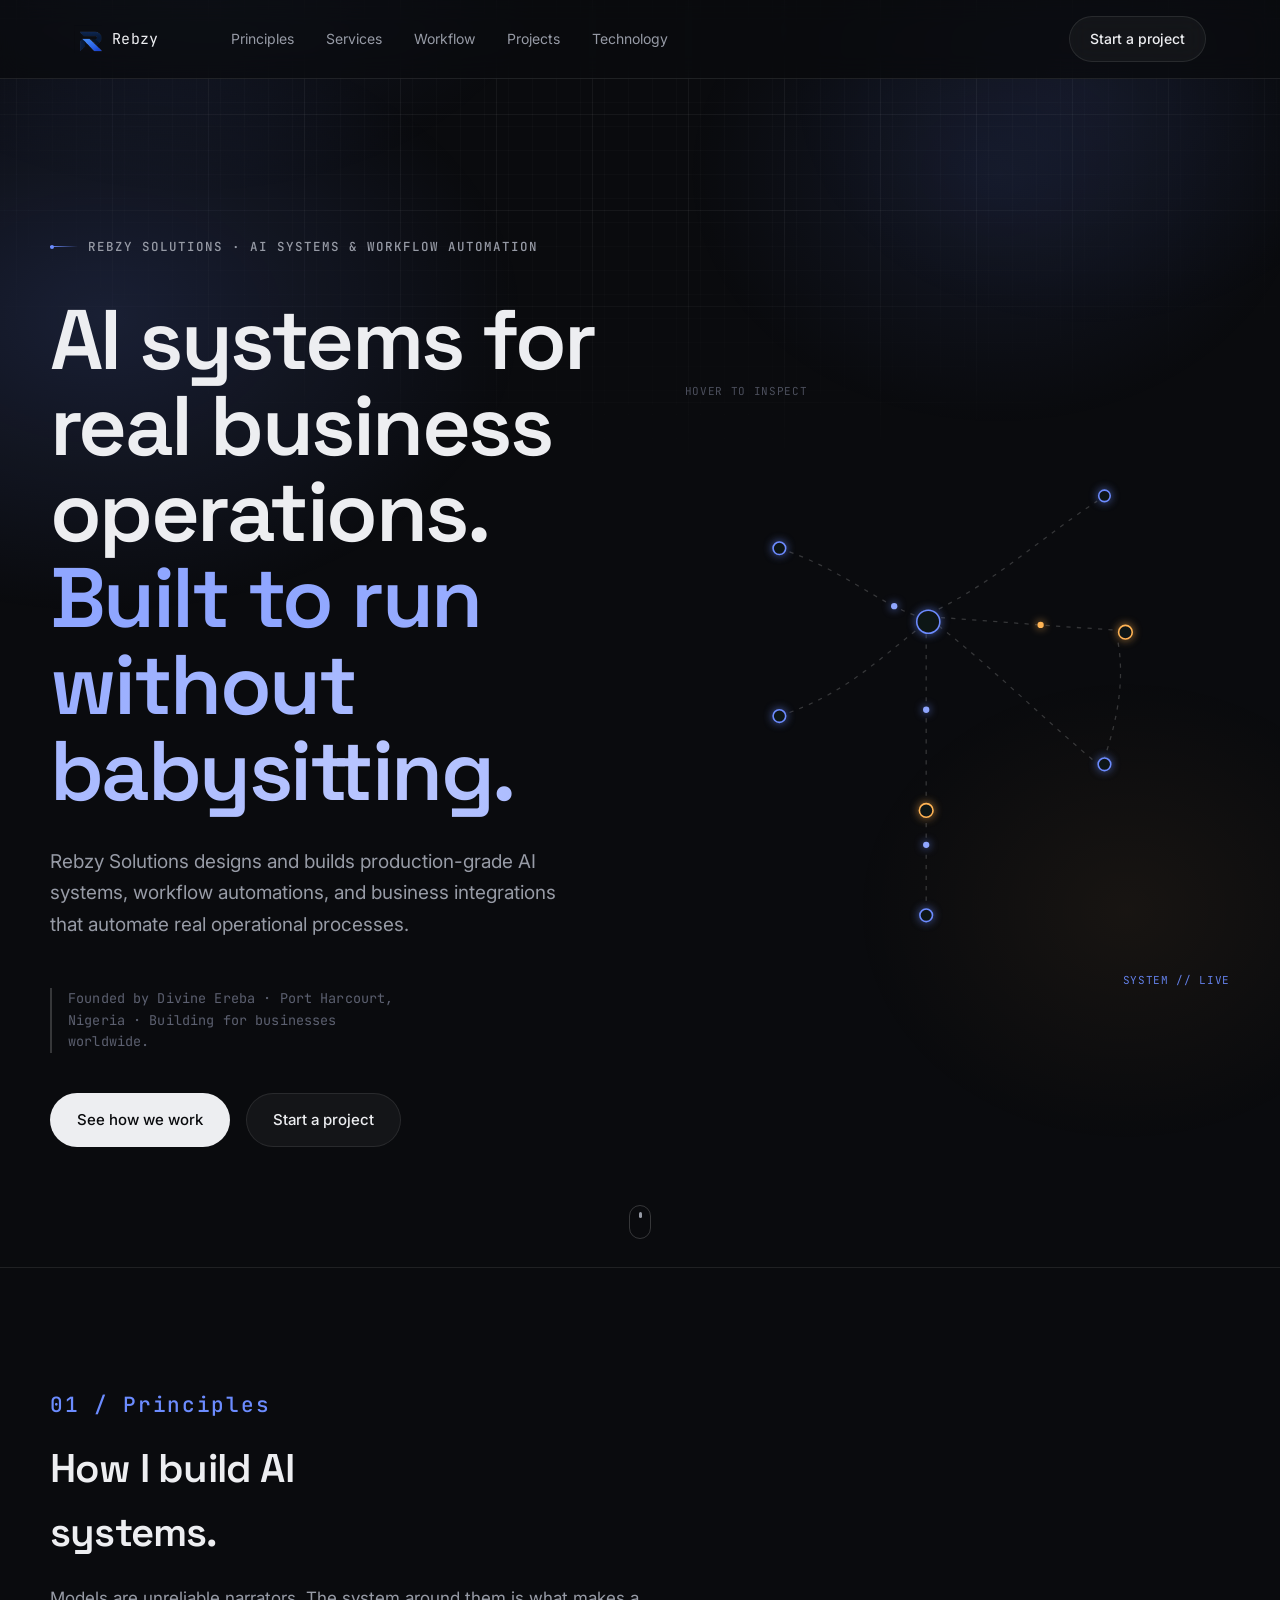
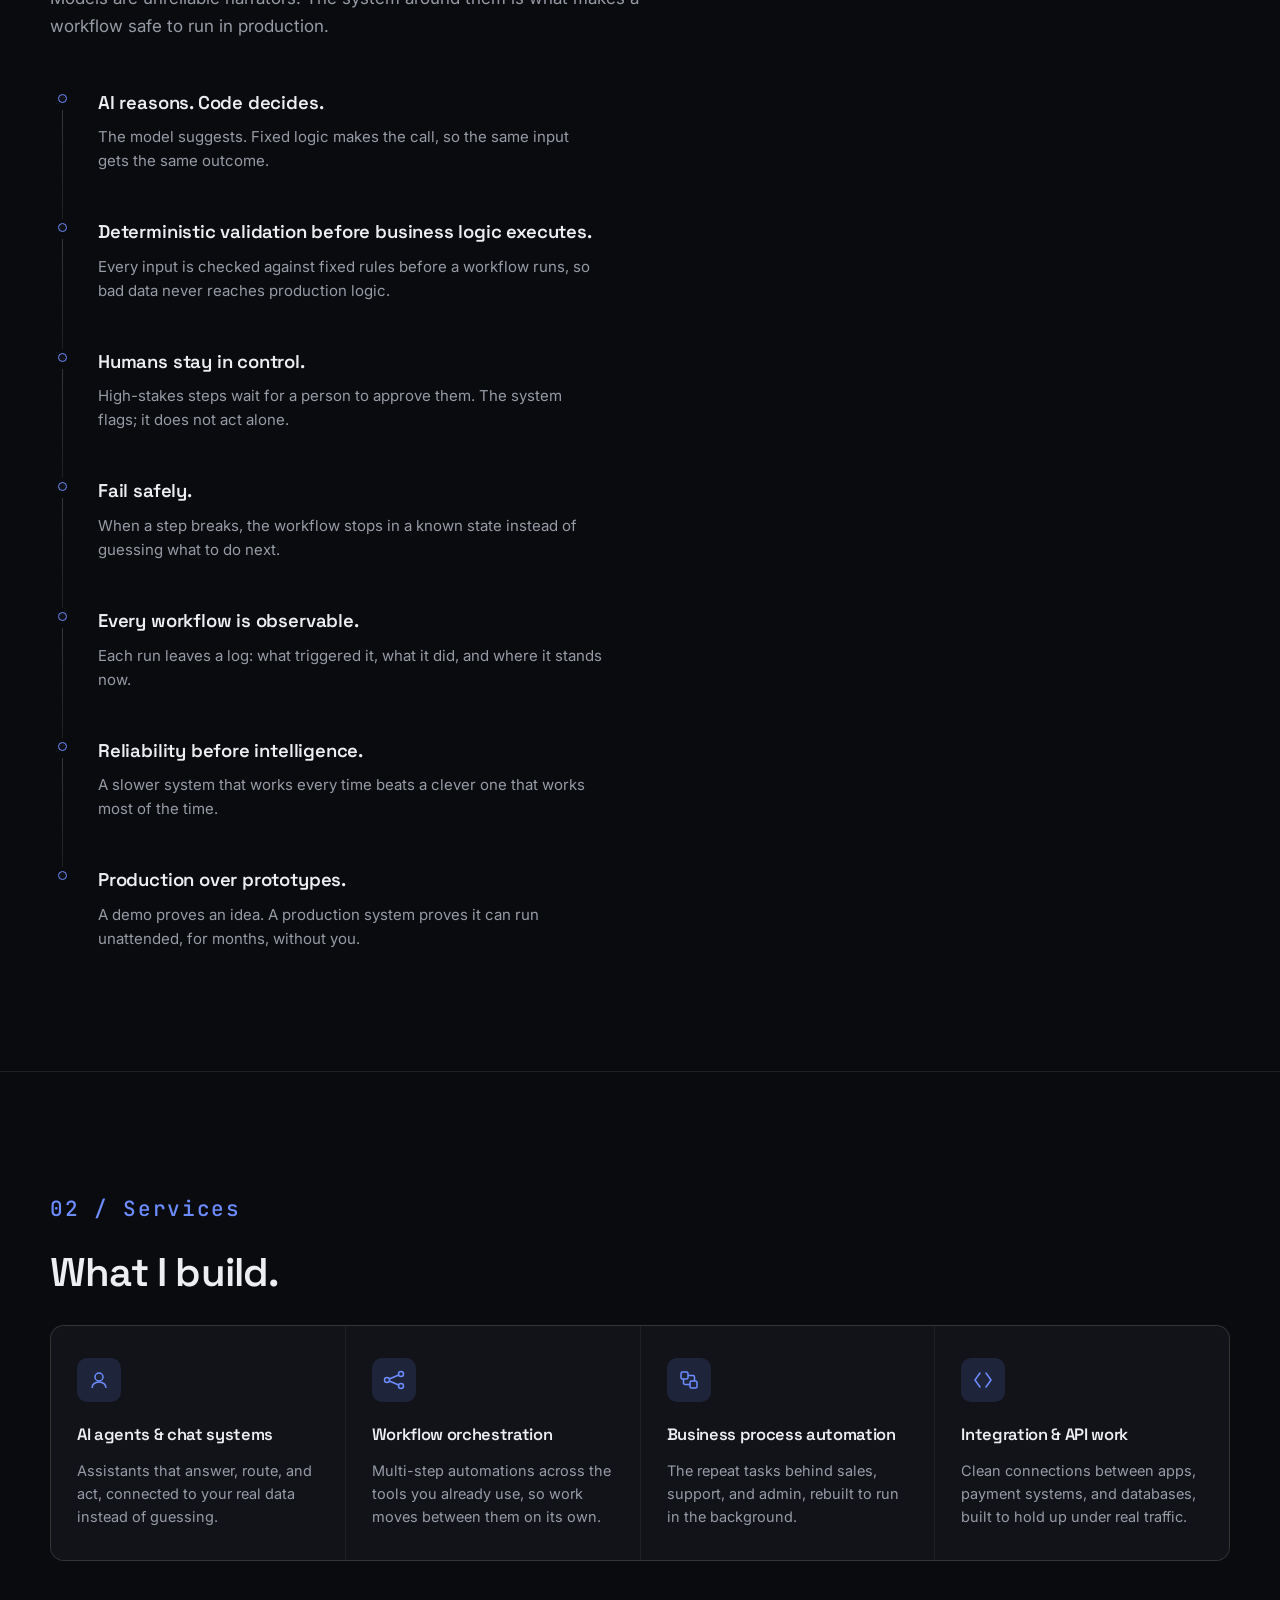
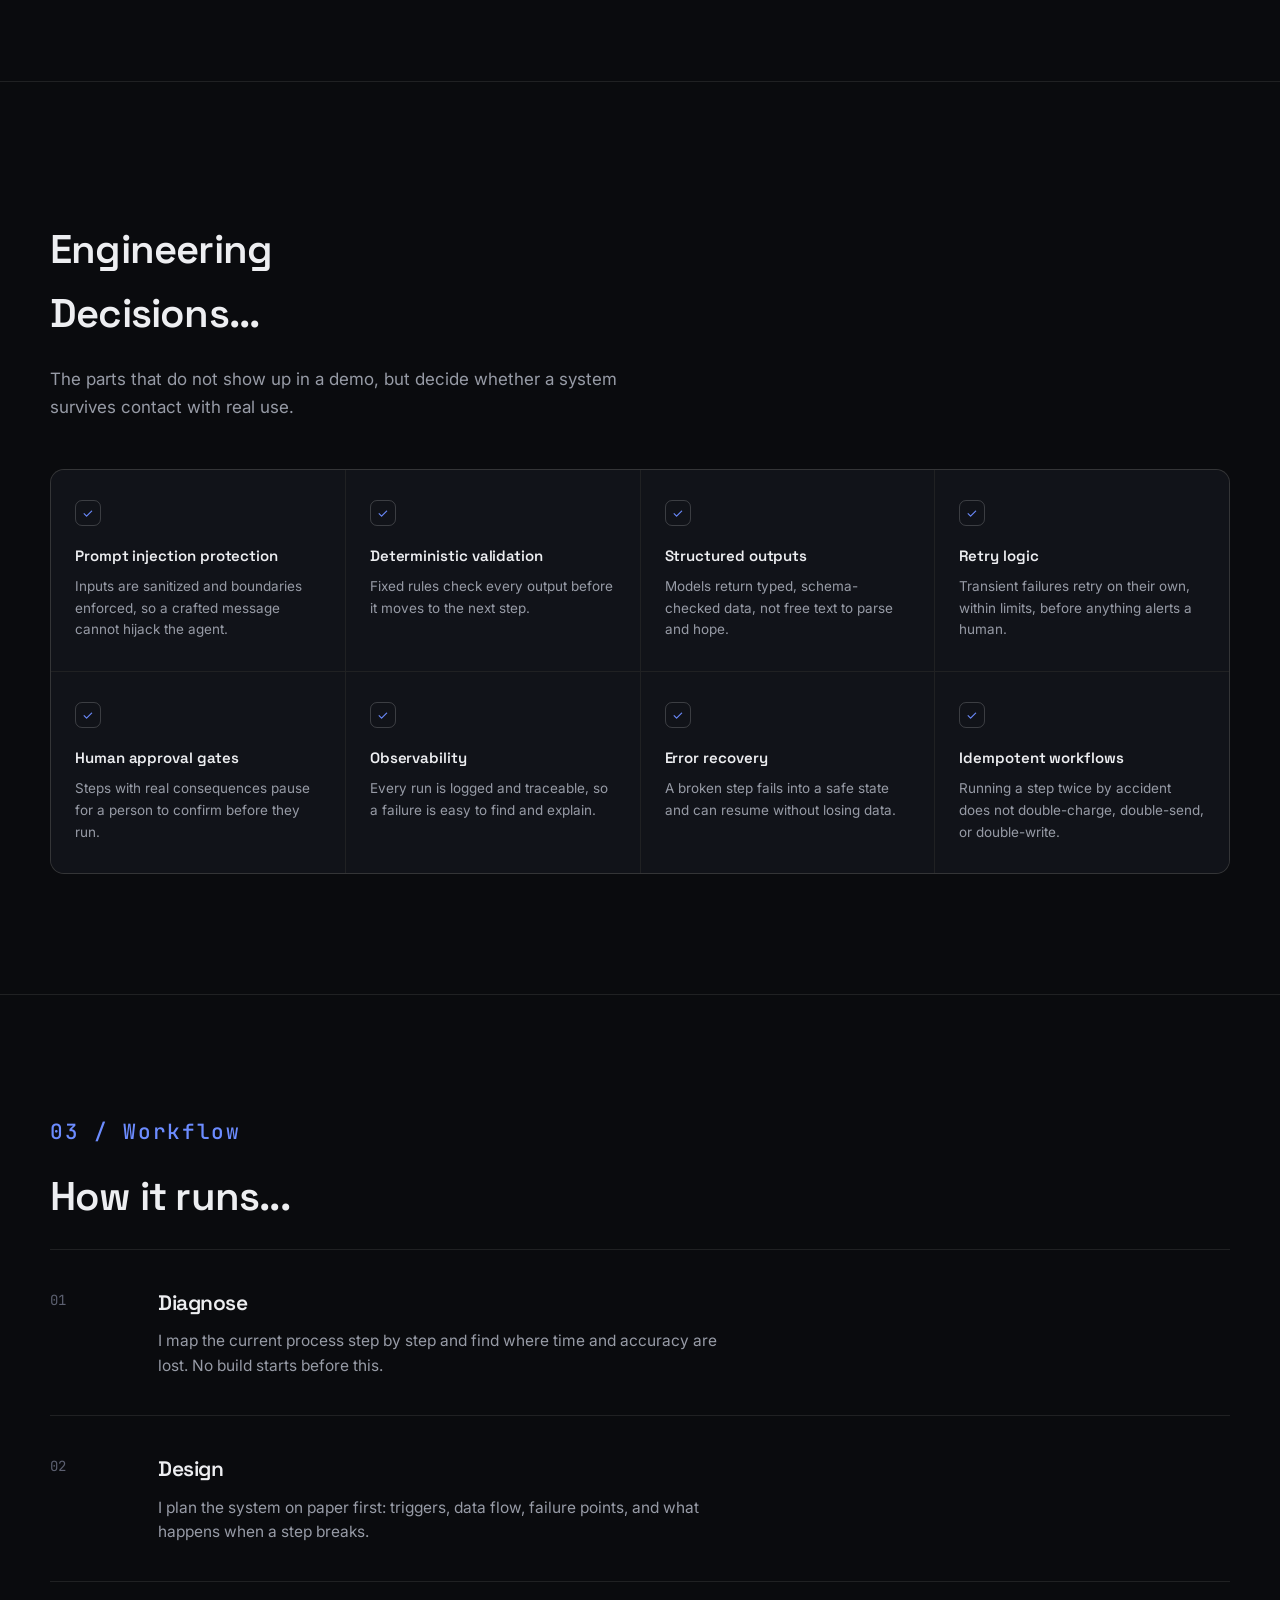
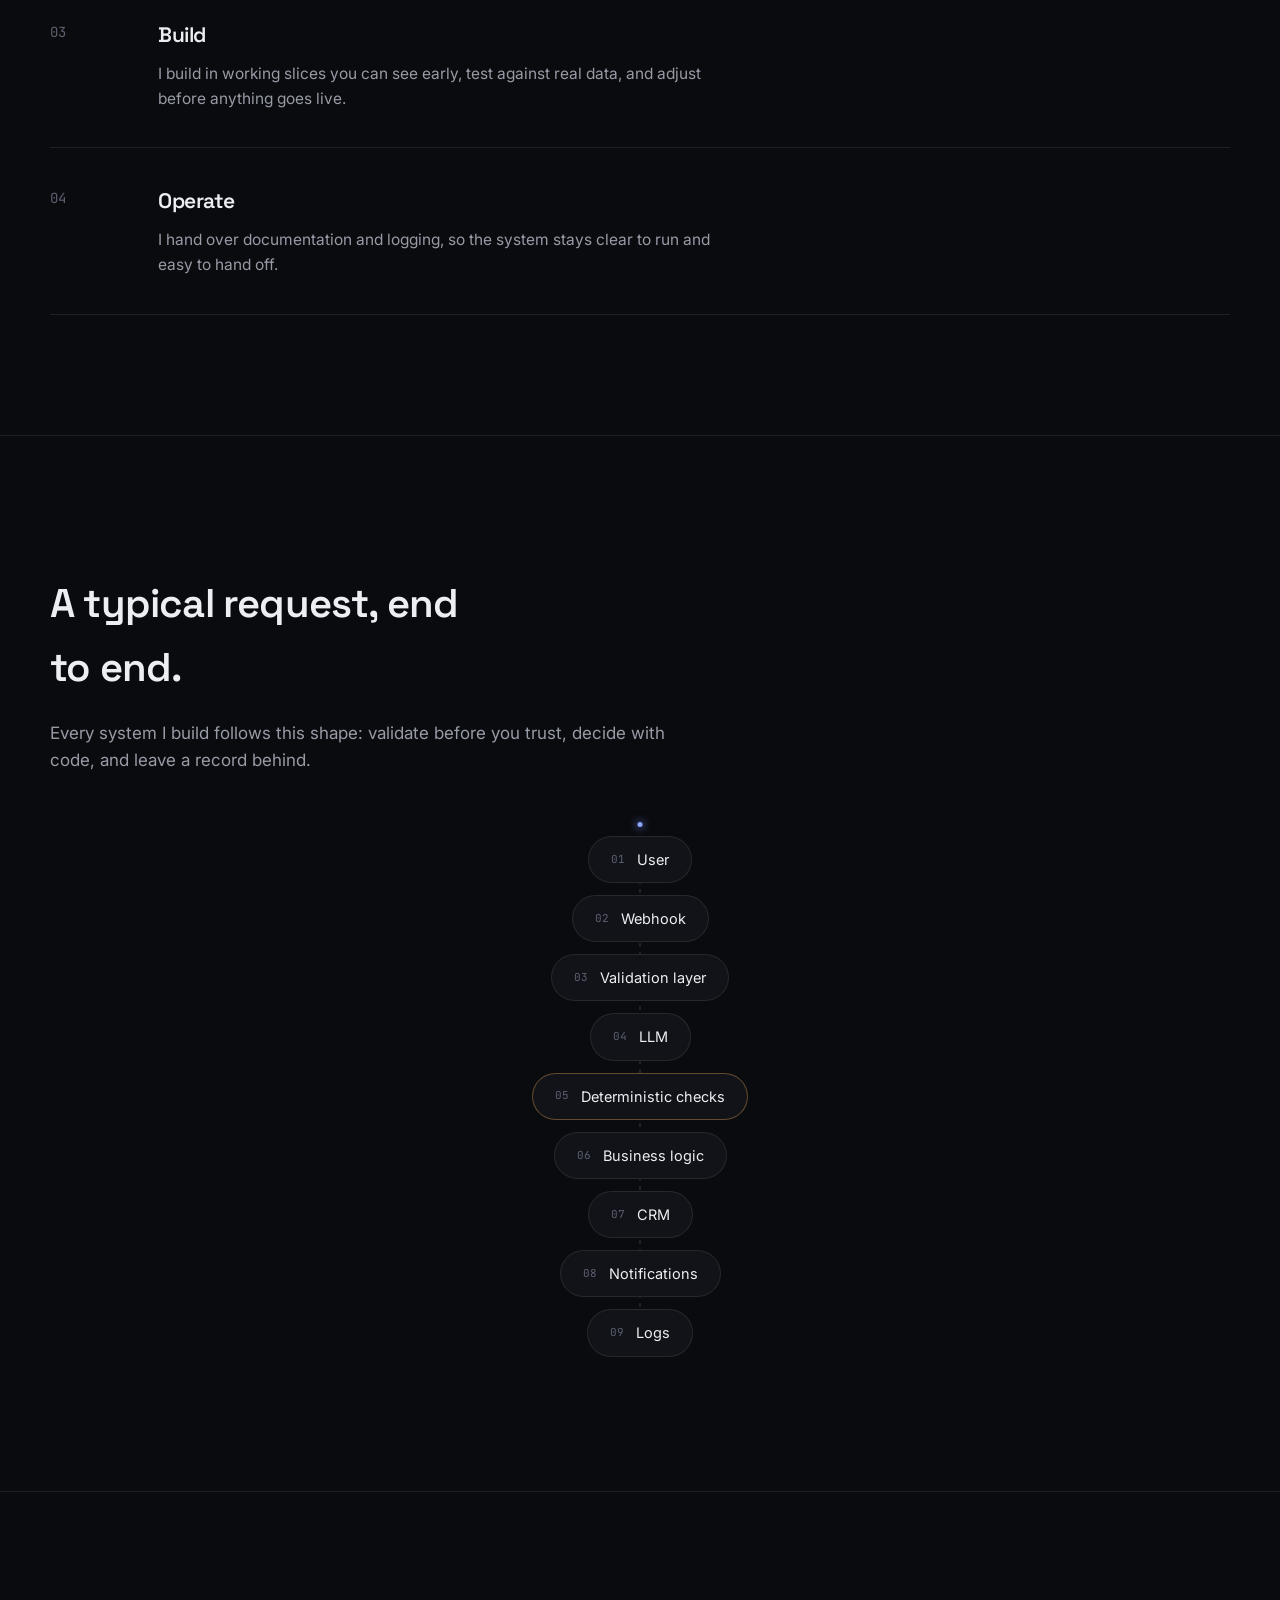
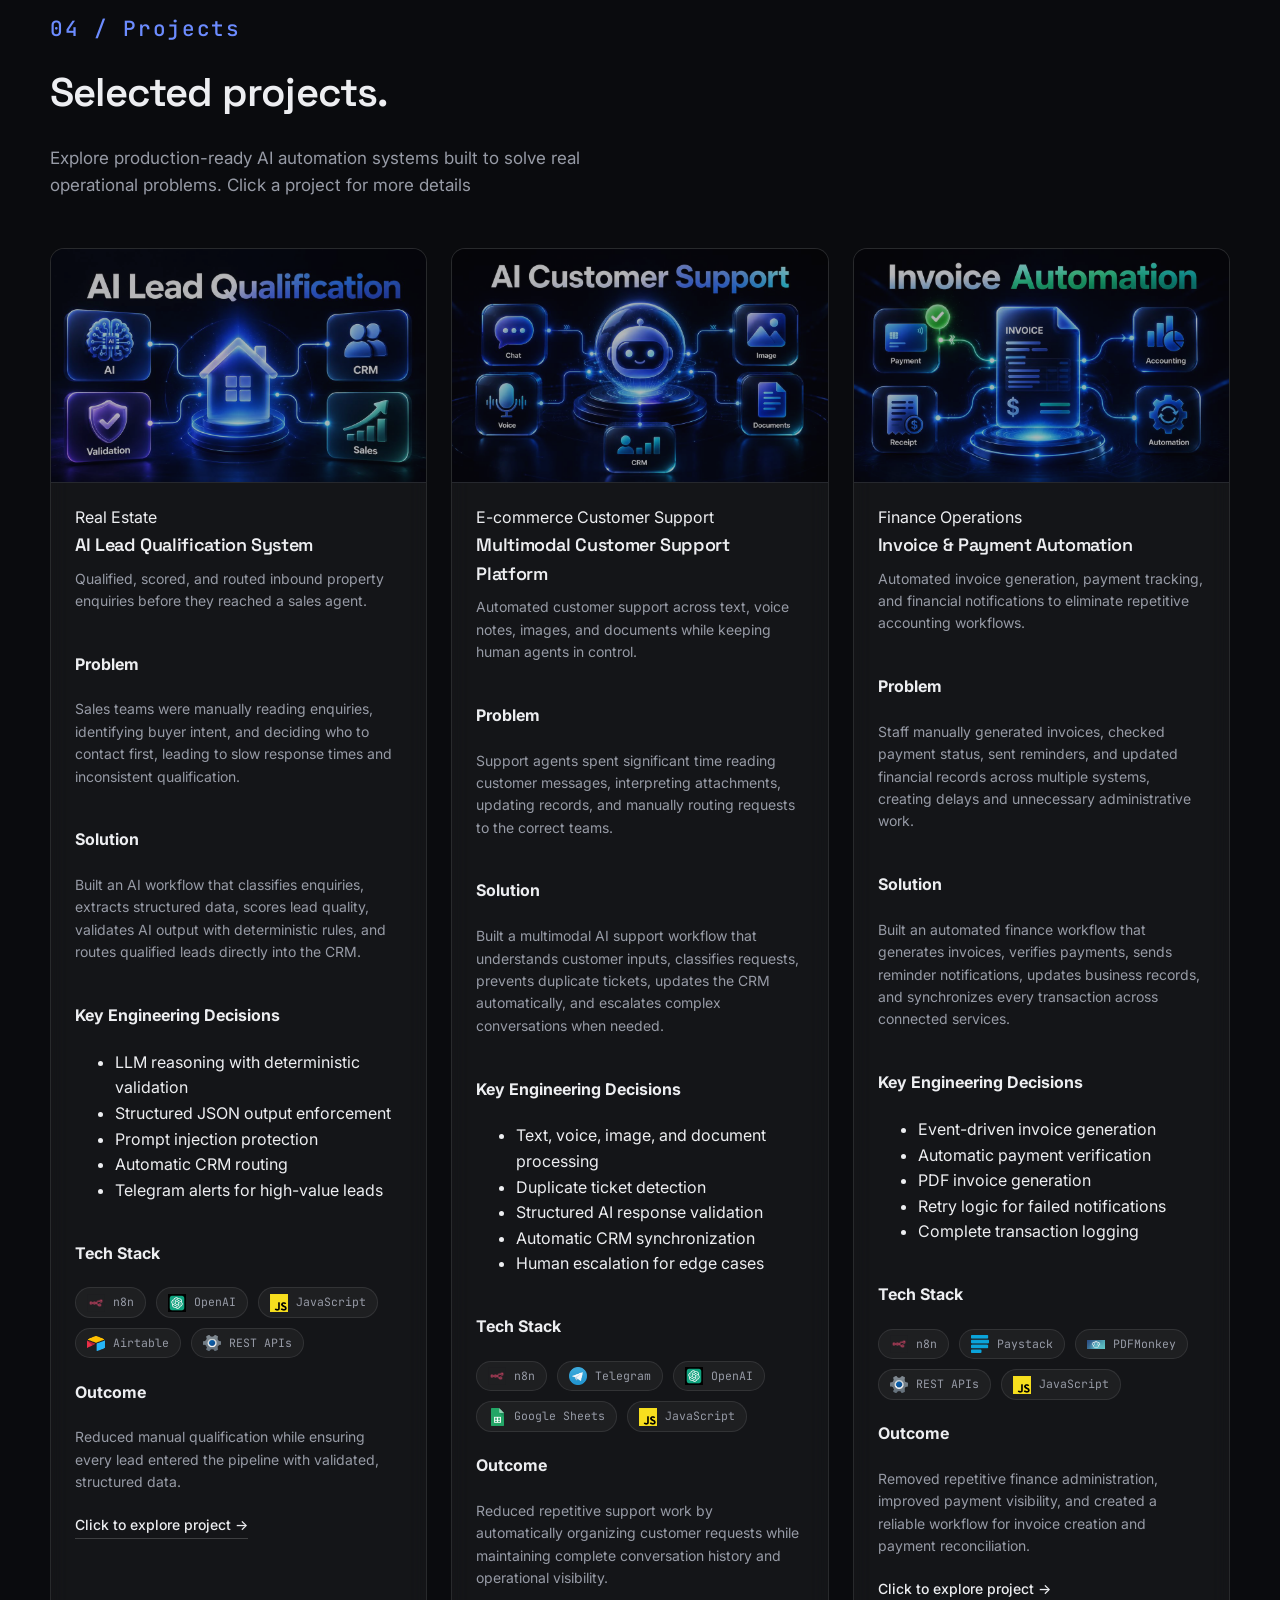
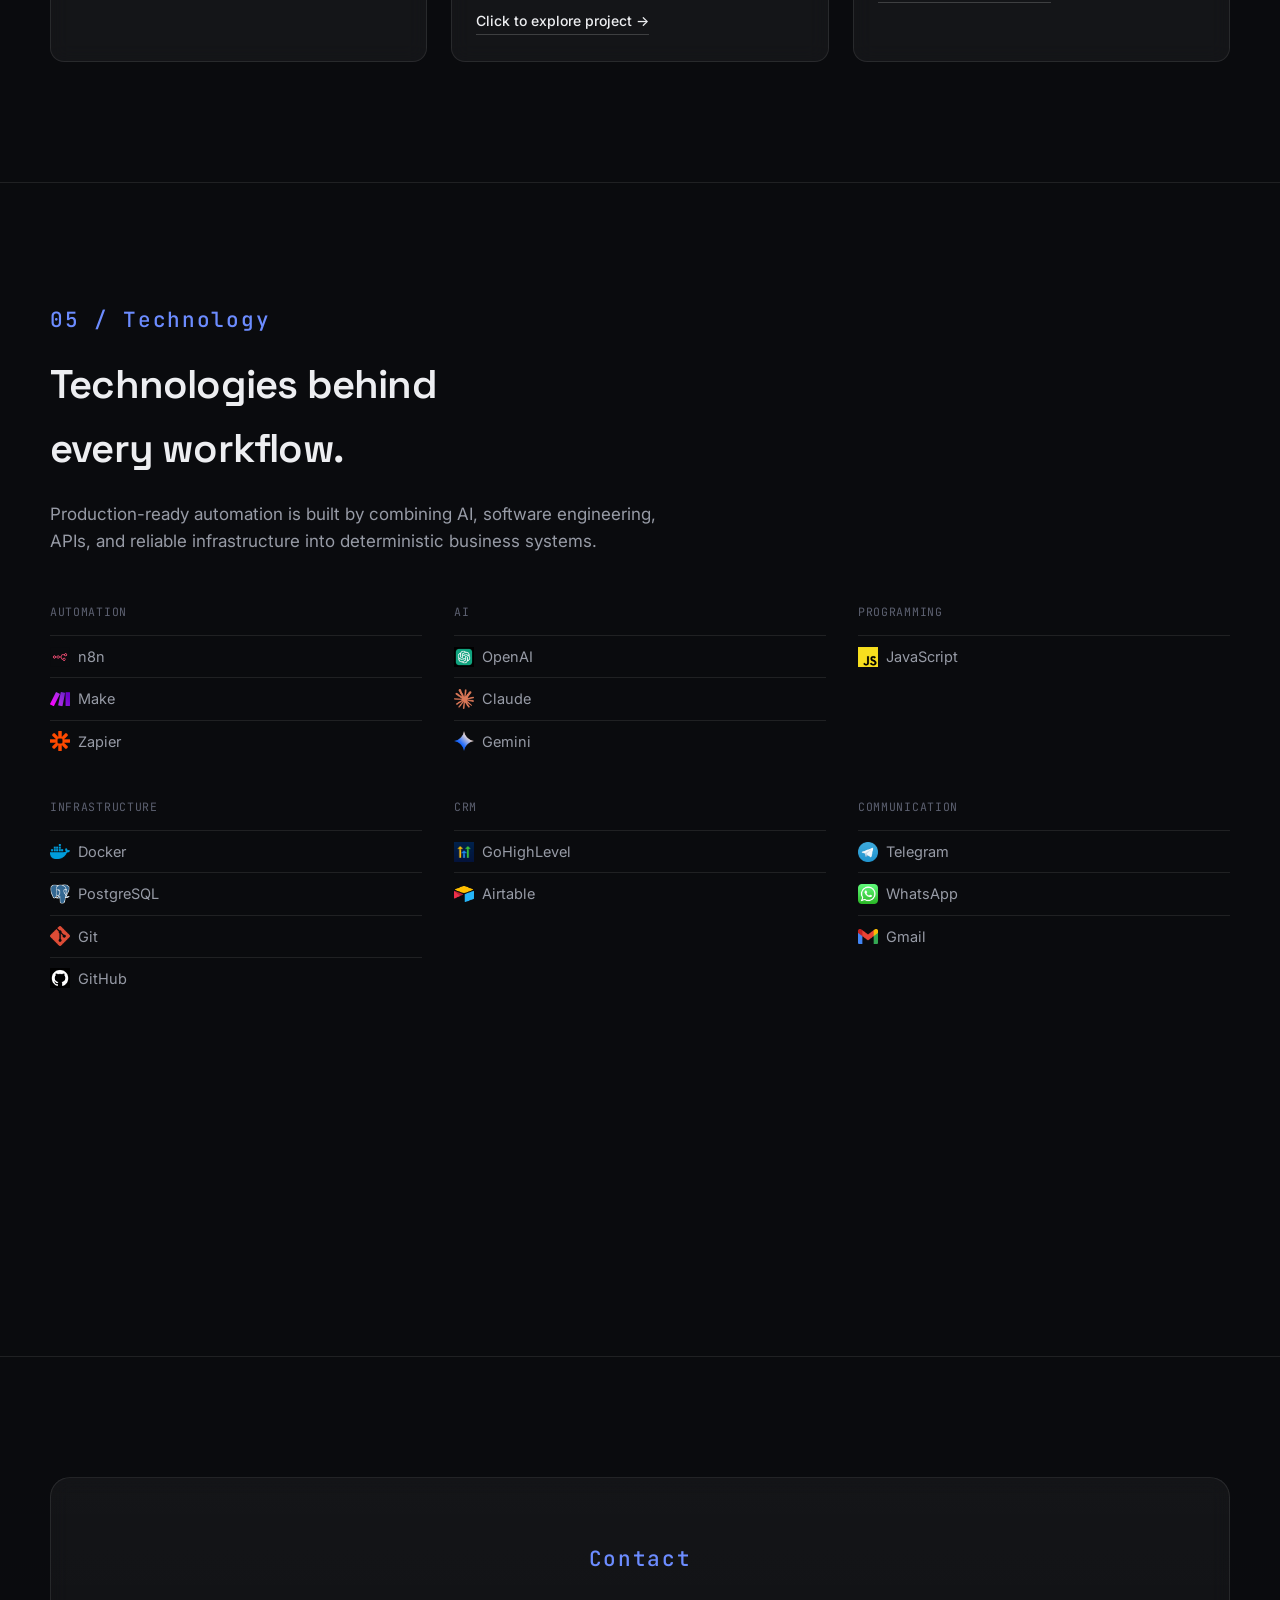
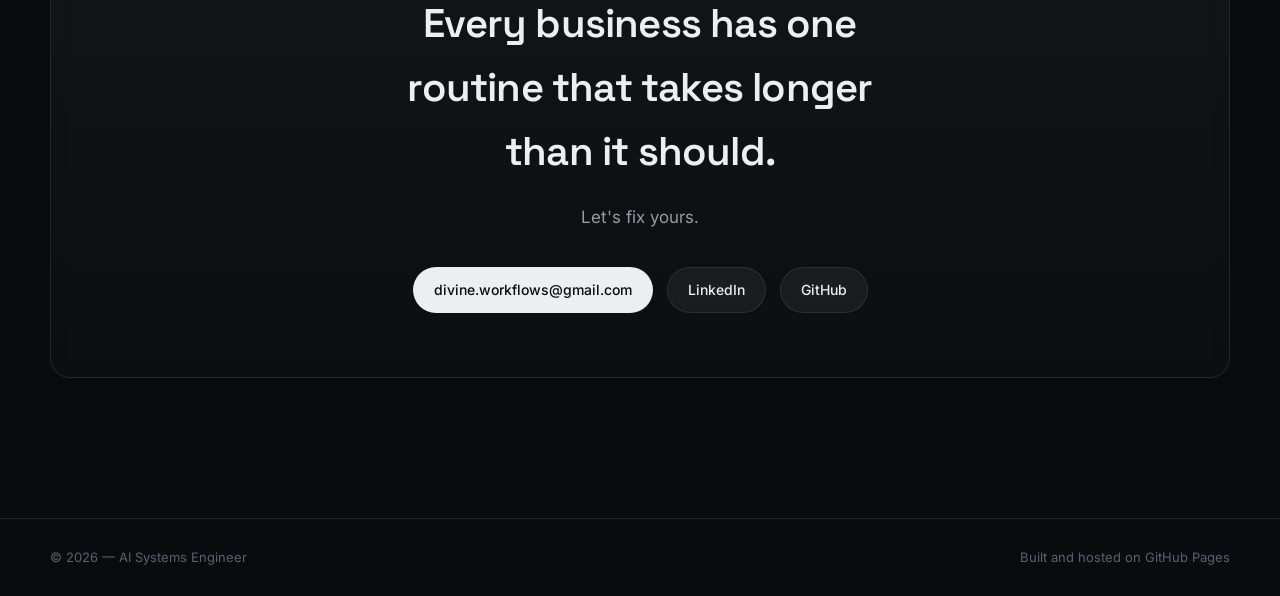
==== index.html @ 60c77fc9 "Update index.html" ====
<!DOCTYPE html>
<html lang="en">
<head>
<meta charset="UTF-8">
<meta name="viewport" content="width=device-width, initial-scale=1.0">
  <meta name="description" content="Rebzy Solutions builds production AI systems, workflow automations, and business integrations for real-world operations.">

<meta property="og:title" content="Rebzy Solutions — AI Systems & Workflow Automation">
<meta property="og:description" content="Production AI systems, workflow automation, and business integrations built for real-world operations.">
<meta property="og:url" content="https://divine-ereba.github.io/">
<meta property="og:type" content="website">
<meta property="og:image" content="https://divine-ereba.github.io/images/social-preview.jpg">

<meta name="twitter:card" content="summary_large_image">
<meta name="twitter:title" content="Rebzy Solutions — AI Systems & Workflow Automation">
<meta name="twitter:description" content="Production AI systems, workflow automation, and business integrations built for real-world operations.">
<meta name="twitter:image" content="https://divine-ereba.github.io/images/social-preview.jpg">

<title>Rebzy Solutions — AI Systems & Workflow Automation</title>
<meta name="description" content="Production AI systems, reliable agents, workflow orchestration, and business automation engineered for real-world operations.">

<link rel="preconnect" href="https://fonts.googleapis.com">
<link rel="preconnect" href="https://fonts.gstatic.com" crossorigin>
<link href="https://fonts.googleapis.com/css2?family=Space+Grotesk:wght@400;500;600;700&family=Inter:wght@400;500;600&family=JetBrains+Mono:wght@400;500&display=swap" rel="stylesheet">

<link rel="stylesheet" href="style 4.css">
</head>
<body>

<!-- Blueprint grid background, fixed across whole page -->
<div class="grid-bg" aria-hidden="true"></div>
<div class="grid-vignette" aria-hidden="true"></div>

<!-- ============ NAV ============ -->
<header class="nav" id="nav">
  <div class="nav-inner">
    <a href="#top" class="nav-mark" aria-label="Home">
     <img src="images/rebzy-r-transparent.png" alt="Rebzy" class="nav-logo">
      <span>Rebzy</span>
    </a>
    <nav class="nav-links">
  <a href="#philosophy">Principles</a>
  <a href="#capabilities">Services</a>
  <a href="#process">Workflow</a>
  <a href="#work">Projects</a>
  <a href="#stack">Technology</a>
  </nav>
  
<a href="#contact" class="btn btn-ghost nav-cta"> Start a project</a>

<button class="nav-toggle" id="navToggle" aria-label="Open menu" aria-expanded="false">
  <span></span><span></span><span></span>
</button>

<nav class="nav-mobile" id="navMobile">
  <a href="#philosophy">Principles</a>
  <a href="#capabilities">Services</a>
  <a href="#process">Workflow</a>
  <a href="#work">Projects</a>
  <a href="#stack">Technology</a>
  <a href="#contact" class="btn btn-primary">Start a project</a>
</nav>
</header>

<main id="top">

  <!-- ============ HERO ============ -->
  <section class="hero">
    <div class="hero-field" aria-hidden="true"></div>
    <div class="hero-inner">
      <div class="hero-copy">
<p class="eyebrow">
  <span class="eyebrow-bar"></span>
  Rebzy Solutions · AI Systems & Workflow Automation
</p>
       <h1 class="hero-title">
  AI systems for real business operations.<br>
  <span class="hero-title-accent">Built to run without<br>babysitting.</span>
</h1>
<p class="hero-sub">
Rebzy Solutions designs and builds production-grade AI systems, workflow automations, and business integrations that automate real operational processes.</p>
<p class="hero-credibility">
Founded by Divine Ereba · Port Harcourt, Nigeria · Building for businesses worldwide.
</p>
        <div class="hero-actions">
         <a href="#process" class="btn btn-primary">See how we work</a>
<a href="#contact" class="btn btn-ghost">Start a project</a>
        </div>
      </div>

      <div class="hero-graph" aria-hidden="false">
        <span class="hero-graph-coord hgc-tl">HOVER TO INSPECT</span>
        <span class="hero-graph-coord hgc-br">SYSTEM // LIVE</span>
        <svg viewBox="0 0 520 560" class="graph-svg">
          <defs>
            <filter id="nodeGlow" x="-100%" y="-100%" width="300%" height="300%">
              <feGaussianBlur stdDeviation="4" result="blur"/>
              <feMerge>
                <feMergeNode in="blur"/>
                <feMergeNode in="SourceGraphic"/>
              </feMerge>
            </filter>
          </defs>

          <!-- connectors -->
          <path id="ea1" class="graph-edge" d="M90,150 C150,170 180,200 222,215" />
          <path id="ea2" class="graph-edge" d="M90,310 C150,290 180,260 222,227" />
          <path id="ea3" class="graph-edge" d="M242,208 C300,178 340,140 393,105" />
          <path id="ea4" class="graph-edge" d="M244,216 C300,220 360,225 413,228" />
          <path id="ea5" class="graph-edge" d="M242,224 C300,270 350,320 393,355" />
          <path id="ea6" class="graph-edge" d="M230,232 C230,282 230,340 230,388" />
          <path id="ea7" class="graph-edge" d="M230,412 C230,440 230,470 230,488" />
          <path id="ea8" class="graph-edge" d="M413,240 C420,280 410,320 400,350" />

          <!-- data pulses traveling the connectors -->
          <circle class="graph-pulse" r="3">
            <animateMotion dur="3s" repeatCount="indefinite" begin="0s"><mpath href="#ea1"/></animateMotion>
          </circle>
          <circle class="graph-pulse graph-pulse--signal" r="3">
            <animateMotion dur="3.2s" repeatCount="indefinite" begin=".7s"><mpath href="#ea4"/></animateMotion>
          </circle>
          <circle class="graph-pulse" r="3">
            <animateMotion dur="2.6s" repeatCount="indefinite" begin="1.3s"><mpath href="#ea6"/></animateMotion>
          </circle>
          <circle class="graph-pulse" r="3">
            <animateMotion dur="2.2s" repeatCount="indefinite" begin="1.9s"><mpath href="#ea7"/></animateMotion>
          </circle>

          <!-- nodes: hover or focus reveals the tooltip label -->
          <g class="graph-node" tabindex="0" role="img" aria-label="Validation">
            <circle cx="90" cy="150" r="6" filter="url(#nodeGlow)"/>
            <g class="graph-tooltip" transform="translate(90,150) translate(-46,20)">
              <rect width="92" height="24" rx="7"/>
              <text x="46" y="16">Validation</text>
            </g>
          </g>
          <g class="graph-node" tabindex="0" role="img" aria-label="Human Review">
            <circle cx="90" cy="310" r="6" filter="url(#nodeGlow)"/>
            <g class="graph-tooltip" transform="translate(90,310) translate(-52,-44)">
              <rect width="104" height="24" rx="7"/>
              <text x="52" y="16">Human Review</text>
            </g>
          </g>
          <g class="graph-node is-hub" tabindex="0" role="img" aria-label="AI Agent">
            <circle cx="232" cy="220" r="11" filter="url(#nodeGlow)"/>
            <g class="graph-tooltip" transform="translate(232,220) translate(-40,-46)">
              <rect width="80" height="24" rx="7"/>
              <text x="40" y="16">AI Agent</text>
            </g>
          </g>
          <g class="graph-node" tabindex="0" role="img" aria-label="CRM">
            <circle cx="400" cy="100" r="5.5" filter="url(#nodeGlow)"/>
            <g class="graph-tooltip" transform="translate(400,100) translate(-30,20)">
              <rect width="60" height="24" rx="7"/>
              <text x="30" y="16">CRM</text>
            </g>
          </g>
          <g class="graph-node is-signal" tabindex="0" role="img" aria-label="Payments">
            <circle cx="420" cy="230" r="6.5" filter="url(#nodeGlow)"/>
            <g class="graph-tooltip" transform="translate(420,230) translate(-70,-44)">
              <rect width="88" height="24" rx="7"/>
              <text x="44" y="16">Payments</text>
            </g>
          </g>
          <g class="graph-node" tabindex="0" role="img" aria-label="Notifications">
            <circle cx="400" cy="356" r="6" filter="url(#nodeGlow)"/>
            <g class="graph-tooltip" transform="translate(400,356) translate(-92,-14)">
              <rect width="112" height="24" rx="7"/>
              <text x="56" y="16">Notifications</text>
            </g>
          </g>
          <g class="graph-node is-signal" tabindex="0" role="img" aria-label="Database">
            <circle cx="230" cy="400" r="6.5" filter="url(#nodeGlow)"/>
            <g class="graph-tooltip" transform="translate(230,400) translate(-40,20)">
              <rect width="80" height="24" rx="7"/>
              <text x="40" y="16">Database</text>
            </g>
          </g>
          <g class="graph-node" tabindex="0" role="img" aria-label="Analytics">
            <circle cx="230" cy="500" r="6" filter="url(#nodeGlow)"/>
            <g class="graph-tooltip" transform="translate(230,500) translate(-40,20)">
              <rect width="80" height="24" rx="7"/>
              <text x="40" y="16">Analytics</text>
            </g>
          </g>
        </svg>
      </div>
    </div>
    <div class="hero-scroll-cue" aria-hidden="true"><span></span></div>
  </section>

  <!-- ============ PHILOSOPHY ============ -->
  <section class="section" id="philosophy">
    <div class="section-inner">
      <p class="section-eyebrow">01 / Principles</p>
      <h2 class="section-title">How I build AI systems.</h2>
      <p class="section-lede">Models are unreliable narrators. The system around them is what makes a workflow safe to run in production.</p>

      <div class="timeline">
        <div class="timeline-item">
          <span class="timeline-dot"></span>
          <div class="timeline-body">
            <h3>AI reasons. Code decides.</h3>
            <p>The model suggests. Fixed logic makes the call, so the same input gets the same outcome.</p>
          </div>
        </div>
        <div class="timeline-item">
          <span class="timeline-dot"></span>
          <div class="timeline-body">
            <h3>Deterministic validation before business logic executes.</h3>
            <p>Every input is checked against fixed rules before a workflow runs, so bad data never reaches production logic.</p>
          </div>
        </div>
        <div class="timeline-item">
          <span class="timeline-dot"></span>
          <div class="timeline-body">
            <h3>Humans stay in control.</h3>
            <p>High-stakes steps wait for a person to approve them. The system flags; it does not act alone.</p>
          </div>
        </div>
        <div class="timeline-item">
          <span class="timeline-dot"></span>
          <div class="timeline-body">
            <h3>Fail safely.</h3>
            <p>When a step breaks, the workflow stops in a known state instead of guessing what to do next.</p>
          </div>
        </div>
        <div class="timeline-item">
          <span class="timeline-dot"></span>
          <div class="timeline-body">
            <h3>Every workflow is observable.</h3>
            <p>Each run leaves a log: what triggered it, what it did, and where it stands now.</p>
          </div>
        </div>
        <div class="timeline-item">
          <span class="timeline-dot"></span>
          <div class="timeline-body">
            <h3>Reliability before intelligence.</h3>
            <p>A slower system that works every time beats a clever one that works most of the time.</p>
          </div>
        </div>
        <div class="timeline-item">
          <span class="timeline-dot"></span>
          <div class="timeline-body">
            <h3>Production over prototypes.</h3>
            <p>A demo proves an idea. A production system proves it can run unattended, for months, without you.</p>
          </div>
        </div>
      </div>
    </div>
  </section>

  <!-- ============ CAPABILITIES ============ -->
  <section class="section" id="capabilities">
    <div class="section-inner">
      <p class="section-eyebrow">02 / Services</p>
      <h2 class="section-title">What I build.</h2>
      <div class="cap-grid">
        <div class="cap-card">
          <div class="cap-icon">
            <svg width="22" height="22" viewBox="0 0 22 22" fill="none"><circle cx="11" cy="8" r="4" stroke="currentColor" stroke-width="1.5"/><path d="M4 19c0-3.5 3-6 7-6s7 2.5 7 6" stroke="currentColor" stroke-width="1.5"/></svg>
          </div>
          <h3>AI agents &amp; chat systems</h3>
          <p>Assistants that answer, route, and act, connected to your real data instead of guessing.</p>
        </div>
        <div class="cap-card">
          <div class="cap-icon">
            <svg width="22" height="22" viewBox="0 0 22 22" fill="none"><circle cx="4" cy="11" r="2.5" stroke="currentColor" stroke-width="1.5"/><circle cx="18" cy="5" r="2.5" stroke="currentColor" stroke-width="1.5"/><circle cx="18" cy="17" r="2.5" stroke="currentColor" stroke-width="1.5"/><path d="M6.3 10 15.7 6M6.3 12 15.7 16" stroke="currentColor" stroke-width="1.5"/></svg>
          </div>
          <h3>Workflow orchestration</h3>
          <p>Multi-step automations across the tools you already use, so work moves between them on its own.</p>
        </div>
        <div class="cap-card">
          <div class="cap-icon">
            <svg width="22" height="22" viewBox="0 0 22 22" fill="none"><rect x="3" y="3" width="7" height="7" rx="1.5" stroke="currentColor" stroke-width="1.5"/><rect x="12" y="12" width="7" height="7" rx="1.5" stroke="currentColor" stroke-width="1.5"/><path d="M10 6.5h5a1.5 1.5 0 0 1 1.5 1.5v4M12 15.5H7A1.5 1.5 0 0 1 5.5 14v-4" stroke="currentColor" stroke-width="1.5"/></svg>
          </div>
          <h3>Business process automation</h3>
          <p>The repeat tasks behind sales, support, and admin, rebuilt to run in the background.</p>
        </div>
        <div class="cap-card">
          <div class="cap-icon">
            <svg width="22" height="22" viewBox="0 0 22 22" fill="none"><path d="M8 4 3 11l5 7M14 4l5 7-5 7" stroke="currentColor" stroke-width="1.5" stroke-linecap="round" stroke-linejoin="round"/></svg>
          </div>
          <h3>Integration &amp; API work</h3>
          <p>Clean connections between apps, payment systems, and databases, built to hold up under real traffic.</p>
        </div>
      </div>
    </div>
  </section>

  <!-- ============ PRODUCTION PRINCIPLES ============ -->
  <section class="section" id="principles">
    <div class="section-inner">
      <p class="section-eyebrow"></p>
      <h2 class="section-title">Engineering Decisions...</h2>
      <p class="section-lede">The parts that do not show up in a demo, but decide whether a system survives contact with real use.</p>

      <div class="principle-grid">
        <div class="principle-card">
          <span class="principle-check">✓</span>
          <h3>Prompt injection protection</h3>
          <p>Inputs are sanitized and boundaries enforced, so a crafted message cannot hijack the agent.</p>
        </div>
        <div class="principle-card">
          <span class="principle-check">✓</span>
          <h3>Deterministic validation</h3>
          <p>Fixed rules check every output before it moves to the next step.</p>
        </div>
        <div class="principle-card">
          <span class="principle-check">✓</span>
          <h3>Structured outputs</h3>
          <p>Models return typed, schema-checked data, not free text to parse and hope.</p>
        </div>
        <div class="principle-card">
          <span class="principle-check">✓</span>
          <h3>Retry logic</h3>
          <p>Transient failures retry on their own, within limits, before anything alerts a human.</p>
        </div>
        <div class="principle-card">
          <span class="principle-check">✓</span>
          <h3>Human approval gates</h3>
          <p>Steps with real consequences pause for a person to confirm before they run.</p>
        </div>
        <div class="principle-card">
          <span class="principle-check">✓</span>
          <h3>Observability</h3>
          <p>Every run is logged and traceable, so a failure is easy to find and explain.</p>
        </div>
        <div class="principle-card">
          <span class="principle-check">✓</span>
          <h3>Error recovery</h3>
          <p>A broken step fails into a safe state and can resume without losing data.</p>
        </div>
        <div class="principle-card">
          <span class="principle-check">✓</span>
          <h3>Idempotent workflows</h3>
          <p>Running a step twice by accident does not double-charge, double-send, or double-write.</p>
        </div>
      </div>
    </div>
  </section>

  <!-- ============ PROCESS ============ -->
  <section class="section" id="process">
    <div class="section-inner">
      <p class="section-eyebrow">03 / Workflow</p>
      <h2 class="section-title">How it runs...</h2>
      <ol class="process-list">
        <li class="process-step">
          <span class="process-num">01</span>
          <div class="process-body">
            <h3>Diagnose</h3>
            <p>I map the current process step by step and find where time and accuracy are lost. No build starts before this.</p>
          </div>
        </li>
        <li class="process-step">
          <span class="process-num">02</span>
          <div class="process-body">
            <h3>Design</h3>
            <p>I plan the system on paper first: triggers, data flow, failure points, and what happens when a step breaks.</p>
          </div>
        </li>
        <li class="process-step">
          <span class="process-num">03</span>
          <div class="process-body">
            <h3>Build</h3>
            <p>I build in working slices you can see early, test against real data, and adjust before anything goes live.</p>
          </div>
        </li>
        <li class="process-step">
          <span class="process-num">04</span>
          <div class="process-body">
            <h3>Operate</h3>
            <p>I hand over documentation and logging, so the system stays clear to run and easy to hand off.</p>
          </div>
        </li>
      </ol>
    </div>
  </section>

  <!-- ============ ARCHITECTURE ============ -->
  <section class="section" id="architecture">
    <div class="section-inner">
      <p class="section-eyebrow"></p>
      <h2 class="section-title">A typical request, end to end.</h2>
      <p class="section-lede">Every system I build follows this shape: validate before you trust, decide with code, and leave a record behind.</p>

      <div class="arch-flow">
        <div class="arch-step"><span class="arch-num">01</span><span class="arch-label">User</span></div>
        <div class="arch-step"><span class="arch-num">02</span><span class="arch-label">Webhook</span></div>
        <div class="arch-step"><span class="arch-num">03</span><span class="arch-label">Validation layer</span></div>
        <div class="arch-step"><span class="arch-num">04</span><span class="arch-label">LLM</span></div>
        <div class="arch-step is-signal"><span class="arch-num">05</span><span class="arch-label">Deterministic checks</span></div>
        <div class="arch-step"><span class="arch-num">06</span><span class="arch-label">Business logic</span></div>
        <div class="arch-step"><span class="arch-num">07</span><span class="arch-label">CRM</span></div>
        <div class="arch-step"><span class="arch-num">08</span><span class="arch-label">Notifications</span></div>
        <div class="arch-step"><span class="arch-num">09</span><span class="arch-label">Logs</span></div>
      </div>
    </div>
  </section>

  <!-- ============ WORK ============ -->
  <section class="section" id="work">
    <div class="section-inner">
      <p class="section-eyebrow">04 / Projects</p>
      <h2 class="section-title">Selected projects.</h2>
<p class="section-lede">
Explore production-ready AI automation systems built to solve real operational problems. Click a project for more details
</p>
      <div class="work-grid">
        <a href="case-study-lead.html" class="work-card-link" >
        
        <article class="work-card">
  <div class="work-thumb">
    <img src="images/lead-triage.jpg" alt="AI Lead Qualification System" loading="lazy">
  </div>

  <div class="work-body">

  <span class="work-tag">Real Estate</span>

  <h3>AI Lead Qualification System</h3>

  <p class="work-summary">
    Qualified, scored, and routed inbound property enquiries before they reached a sales agent.
  </p>

  <div class="work-section">
    <h4>Problem</h4>
    <p>
      Sales teams were manually reading enquiries, identifying buyer intent,
      and deciding who to contact first, leading to slow response times and inconsistent qualification.
    </p>
  </div>

  <div class="work-section">
    <h4>Solution</h4>
    <p>
      Built an AI workflow that classifies enquiries, extracts structured data,
      scores lead quality, validates AI output with deterministic rules,
      and routes qualified leads directly into the CRM.
    </p>
  </div>

  <div class="work-section">
    <h4>Key Engineering Decisions</h4>

    <ul class="work-highlights">
      <li>LLM reasoning with deterministic validation</li>
      <li>Structured JSON output enforcement</li>
      <li>Prompt injection protection</li>
      <li>Automatic CRM routing</li>
      <li>Telegram alerts for high-value leads</li>
    </ul>
  </div>

  <div class="work-section">
    <h4>Tech Stack</h4>

    <ul class="work-tech">

        <li>
            <img src="images/n8n.png" alt="n8n" class="work-tech-logo">
            <span>n8n</span>
        </li>

        <li>
            <img src="images/OpenAI.png" alt="OpenAI" class="work-tech-logo">
            <span>OpenAI</span>
        </li>

        <li>
            <img src="images/javascript.png" alt="JavaScript" class="work-tech-logo">
            <span>JavaScript</span>
        </li>

        <li>
            <img src="images/airtable.png" alt="Airtable" class="work-tech-logo">
            <span>Airtable</span>
        </li>

        <li>
            <img src="images/REST API.png" alt="REST API" class="work-tech-logo">
            <span>REST APIs</span>
        </li>

    </ul>
</div>

  <div class="work-section">
    <h4>Outcome</h4>

    <p>
      Reduced manual qualification while ensuring every lead entered the pipeline
      with validated, structured data.
    </p>

    <div class="work-cta">
    Click to explore project →
</div>
  </div>
  
</div>
</article>

  
</a>

<a href="case-study-support.html" class="work-card-link">  
  <article class="work-card">


<div class="work-thumb">
<img src="images/customer-support.png" alt="AI Customer Support Platform" loading="lazy">
</div>

<div class="work-body">

  <span class="work-tag">E-commerce Customer Support</span>

  <h3>Multimodal Customer Support Platform</h3>

  <p class="work-summary">
    Automated customer support across text, voice notes, images, and documents while keeping human agents in control.
  </p>

  <div class="work-section">
    <h4>Problem</h4>
    <p>
      Support agents spent significant time reading customer messages, interpreting attachments, updating records, and manually routing requests to the correct teams.
    </p>
  </div>

  <div class="work-section">
    <h4>Solution</h4>
    <p>
      Built a multimodal AI support workflow that understands customer inputs, classifies requests, prevents duplicate tickets, updates the CRM automatically, and escalates complex conversations when needed.
    </p>
  </div>

  <div class="work-section">
    <h4>Key Engineering Decisions</h4>

    <ul class="work-highlights">
      <li>Text, voice, image, and document processing</li>
      <li>Duplicate ticket detection</li>
      <li>Structured AI response validation</li>
      <li>Automatic CRM synchronization</li>
      <li>Human escalation for edge cases</li>
    </ul>
  </div>

 <div class="work-section">
  <h4>Tech Stack</h4>

  <ul class="work-tech">

    <li>
      <img src="images/n8n.png" alt="n8n" class="work-tech-logo">
      <span>n8n</span>
    </li>

    <li>
      <img src="images/telegram.png" alt="Telegram" class="work-tech-logo">
      <span>Telegram</span>
    </li>

    <li>
      <img src="images/OpenAI.png" alt="OpenAI" class="work-tech-logo">
      <span>OpenAI</span>
    </li>

    <li>
      <img src="images/Google sheets.png" alt="Google Sheets" class="work-tech-logo">
      <span>Google Sheets</span>
    </li>

    <li>
      <img src="images/javascript.png" alt="JavaScript" class="work-tech-logo">
      <span>JavaScript</span>
    </li>

  </ul>
</div>

  <div class="work-section">
    <h4>Outcome</h4>

    <p>
      Reduced repetitive support work by automatically organizing customer requests while maintaining complete conversation history and operational visibility.
    </p>

    <div class="work-cta">
    Click to explore project →
</div>
  </div>

 </div>
</article>

</a>



<a href="case-study-invoice.html" class="work-card-link">
        <article class="work-card">
        

<div class="work-thumb">

<img src="images/invoice.png" alt="Invoice & Payment Automation" loading="lazy">

</div>

<div class="work-body">

  <span class="work-tag">Finance Operations</span>

  <h3>Invoice & Payment Automation</h3>

  <p class="work-summary">
    Automated invoice generation, payment tracking, and financial notifications to eliminate repetitive accounting workflows.
  </p>

  <div class="work-section">
    <h4>Problem</h4>
    <p>
      Staff manually generated invoices, checked payment status, sent reminders, and updated financial records across multiple systems, creating delays and unnecessary administrative work.
    </p>
  </div>

  <div class="work-section">
    <h4>Solution</h4>
    <p>
      Built an automated finance workflow that generates invoices, verifies payments, sends reminder notifications, updates business records, and synchronizes every transaction across connected services.
    </p>
  </div>

  <div class="work-section">
    <h4>Key Engineering Decisions</h4>

    <ul class="work-highlights">
      <li>Event-driven invoice generation</li>
      <li>Automatic payment verification</li>
      <li>PDF invoice generation</li>
      <li>Retry logic for failed notifications</li>
      <li>Complete transaction logging</li>
    </ul>
  </div>

  <div class="work-section">
  <h4>Tech Stack</h4>

  <ul class="work-tech">

    <li>
      <img src="images/n8n.png" alt="n8n" class="work-tech-logo">
      <span>n8n</span>
    </li>

    <li>
      <img src="images/paystack.png" alt="Paystack" class="work-tech-logo">
      <span>Paystack</span>
    </li>

    <li>
      <img src="images/PDF Monkey.jpg" alt="PDFMonkey" class="work-tech-logo">
      <span>PDFMonkey</span>
    </li>

    <li>
     <img src="images/REST API.png" alt="REST APIs" class="work-tech-logo">
      <span>REST APIs</span>
    </li>

    <li>
      <img src="images/javascript.png" alt="JavaScript" class="work-tech-logo">
      <span>JavaScript</span>
    </li>

  </ul>
</div>

  <div class="work-section">
    <h4>Outcome</h4>

    <p>
      Removed repetitive finance administration, improved payment visibility, and created a reliable workflow for invoice creation and payment reconciliation.
    </p>

    <div class="work-cta">
    Click to explore project →
</div>
  </div>

  </div>
</article>

</a>


      </div>
    </div>
  </section>

  <!-- ============ STACK ============ -->
 <section class="section" id="stack">
  <div class="section-inner">

    <p class="section-eyebrow">05 / Technology</p>

    <h2 class="section-title">
      Technologies behind every workflow.
    </h2>

    <p class="section-lede">
      Production-ready automation is built by combining AI, software engineering, APIs, and reliable infrastructure into deterministic business systems.
    </p>

    <div class="stack-groups">

  <div class="stack-group">
    <p class="stack-group-label">Automation</p>

    <div class="stack-chip">
      <img src="images/n8n.png" alt="n8n" class="stack-logo">
      <span>n8n</span>
    </div>

    <div class="stack-chip">
      <img src="images/Make.png" alt="Make" class="stack-logo">
      <span>Make</span>
    </div>

    <div class="stack-chip">
      <img src="images/zapier.png" alt="Zapier" class="stack-logo">
      <span>Zapier</span>
    </div>
  </div>

  <div class="stack-group">
    <p class="stack-group-label">AI</p>

    <div class="stack-chip">
      <img src="images/OpenAI.png" alt="OpenAI" class="stack-logo">
      <span>OpenAI</span>
    </div>

    <div class="stack-chip">
      <img src="images/claude.png" alt="Claude" class="stack-logo">
      <span>Claude</span>
    </div>

    <div class="stack-chip">
      <img src="images/gemini.png" alt="Gemini" class="stack-logo">
      <span>Gemini</span>
    </div>
  </div>

  <div class="stack-group">
    <p class="stack-group-label">Programming</p>

    <div class="stack-chip">
      <img src="images/javascript.png" alt="JavaScript" class="stack-logo">
      <span>JavaScript</span>
    </div>
  </div>

  <div class="stack-group">
    <p class="stack-group-label">Infrastructure</p>

    <div class="stack-chip">
      <img src="images/docker.png" alt="Docker" class="stack-logo">
      <span>Docker</span>
    </div>

    <div class="stack-chip">
      <img src="images/postgresql.png" alt="PostgreSQL" class="stack-logo">
      <span>PostgreSQL</span>
    </div>

    <div class="stack-chip">
      <img src="images/git.png" alt="Git" class="stack-logo">
      <span>Git</span>
    </div>

    <div class="stack-chip">
      <img src="images/Githubs.png" alt="GitHub" class="stack-logo">
      <span>GitHub</span>
    </div>
  </div>

  <div class="stack-group">
    <p class="stack-group-label">CRM</p>

    <div class="stack-chip">
      <img src="images/GoHighLevel.jpeg" alt="GoHighLevel" class="stack-logo">
      <span>GoHighLevel</span>
    </div>

    <div class="stack-chip">
      <img src="images/airtable.png" alt="Airtable" class="stack-logo">
      <span>Airtable</span>
    </div>
  </div>

  <div class="stack-group">
    <p class="stack-group-label">Communication</p>

    <div class="stack-chip">
      <img src="images/telegram.png" alt="Telegram" class="stack-logo">
      <span>Telegram</span>
    </div>

     <div class="stack-chip">
      <img src="images/whatsapp.png" alt="WhatsApp" class="stack-logo">
      <span>WhatsApp</span>
    </div>

    <div class="stack-chip">
      <img src="images/gmail.png" alt="Gmail" class="stack-logo">
      <span>Gmail</span>
    </div>
  </div>

  <div class="stack-group">
    <p class="stack-group-label">Payments</p>

    <div class="stack-chip">
      <img src="images/paystack.png" alt="Paystack" class="stack-logo">
      <span>Paystack</span>
    </div>

    <div class="stack-chip">
      <img src="images/stripe.png" alt="Stripe" class="stack-logo">
      <span>Stripe</span>
    </div>
  </div>

  <div class="stack-group">
    <p class="stack-group-label">Integrations</p>

    <div class="stack-chip">
      <img src="images/google.png" alt="Google Workspace" class="stack-logo">
      <span>Google Workspace</span>
    </div>

    <div class="stack-chip">
      <img src="images/notion.png" alt="Notion" class="stack-logo">
      <span>Notion</span>
    </div>

    <div class="stack-chip">
      <img src="images/REST API.png" alt="REST APIs" class="stack-logo">
      <span>REST APIs</span>
    </div>

    <div class="stack-chip">
      <img src="images/Webhooks.png" alt="Webhooks" class="stack-logo">
      <span>Webhooks</span>
    </div>
  </div>

</div>
</section>

  <!-- ============ CONTACT ============ -->
  <section class="section section-contact" id="contact">
    <div class="section-inner">
     <div class="contact-card">

  <p class="section-eyebrow">Contact</p>

  <h2 class="section-title contact-title">
    Every business has one routine that takes longer than it should.
  </h2>

  <p class="section-lede contact-lede">
    Let's fix yours.
  </p>

  <div class="contact-actions">
    <a href="mailto:divine.workflows@gmail.com" class="btn btn-primary">
      divine.workflows@gmail.com
    </a>
          <a href="https://www.linkedin.com/in/divine-ereba-58aa232a7?utm_source=share_via&utm_content=profile&utm_medium=member_ios" class="btn btn-ghost" target="_blank" rel="noopener noreferrer">
    LinkedIn
</a>
          <a href="https://github.com/divine-ereba" class="btn btn-ghost">GitHub</a>
        </div>
      </div>
    </div>
  </section>

</main>

<footer class="footer">
  <div class="footer-inner">
    <span>© <span id="year"></span> — AI Systems Engineer</span>
    <span>Built and hosted on GitHub Pages</span>
  </div>
</footer>

<script src="main3.js" defer></script>
</body>
</html>
---- style 4.css ----
/* =============================================================
   TOKENS
   ============================================================= */
:root{
  --bg: #0a0b0e;
  --bg-elevated: #111319;
  --surface: rgba(255,255,255,0.045);
  --surface-hover: rgba(255,255,255,0.075);
  --border: rgba(255,255,255,0.09);
  --border-strong: rgba(255,255,255,0.18);
  --text: #edeef1;
  --text-dim: #979ba6;
  --text-faint: #5c6070;
  --accent: #6c8cff;
  --accent-bright: #8fa6ff;
  --accent-soft: rgba(108,140,255,0.14);
  --signal: #ffb454;

  --font-display: 'Space Grotesk', 'Inter', sans-serif;
  --font-body: 'Inter', -apple-system, BlinkMacSystemFont, sans-serif;
  --font-mono: 'JetBrains Mono', ui-monospace, monospace;

  --max-w: 1180px;
  --radius: 14px;
  --radius-sm: 8px;
  --ease: cubic-bezier(.16,.8,.24,1);
}

*,*::before,*::after{ box-sizing:border-box; }
html{ scroll-behavior:smooth; }
@media (prefers-reduced-motion: reduce){
  html{ scroll-behavior:auto; }
  *,*::before,*::after{ animation-duration:0.001ms !important; animation-iteration-count:1 !important; transition-duration:0.001ms !important; scroll-behavior:auto !important; }
}

body{
  margin:0;
  background:var(--bg);
  color:var(--text);
  font-family:var(--font-body);
  font-size:16px;
  line-height:1.6;
  -webkit-font-smoothing:antialiased;
  overflow-x:hidden;
}

h1,h2,h3{
  font-family:var(--font-display);
  font-weight:600;
  letter-spacing:-0.02em;
  margin:0;
  color:var(--text);
}

p{ margin:0; color:var(--text-dim); }

a{ color:inherit; text-decoration:none; }

img{ max-width:100%; display:block; }

::selection{ background:var(--accent-soft); color:var(--text); }

:focus-visible{
  outline:2px solid var(--accent);
  outline-offset:3px;
  border-radius:4px;
}

/* =============================================================
   BLUEPRINT GRID BACKGROUND
   ============================================================= */
.grid-bg{
  position:fixed;
  inset:0;
  z-index:0;
  pointer-events:none;
  background-image:
    linear-gradient(to right, rgba(255,255,255,0.05) 1px, transparent 1px),
    linear-gradient(to bottom, rgba(255,255,255,0.05) 1px, transparent 1px),
    linear-gradient(to right, rgba(255,255,255,0.02) 1px, transparent 1px),
    linear-gradient(to bottom, rgba(255,255,255,0.02) 1px, transparent 1px);
  background-size: 96px 96px, 96px 96px, 24px 24px, 24px 24px;
  background-position:center;
  mask-image: radial-gradient(ellipse 80% 60% at 50% 0%, black 40%, transparent 90%);
  -webkit-mask-image: radial-gradient(ellipse 80% 60% at 50% 0%, black 40%, transparent 90%);
}

.grid-vignette{
  position:fixed;
  inset:0;
  z-index:0;
  pointer-events:none;
  background:
    radial-gradient(600px 400px at 15% -5%, rgba(108,140,255,0.10), transparent 60%),
    radial-gradient(500px 400px at 85% 10%, rgba(108,140,255,0.06), transparent 60%);
}

main, header, footer{ position:relative; z-index:1; }

/* =============================================================
   LAYOUT HELPERS
   ============================================================= */
.section{ padding:120px 24px; border-top:1px solid var(--border); }
.section-inner{ max-width:var(--max-w); margin:0 auto; }
.section-eyebrow{
  font-family:var(--font-mono);
  font-size:23px;
  color:var(--accent);
  letter-spacing:0.04em;
  margin:0 0 16px;
}
.section-title{
  font-size:clamp(28px, 4vw, 40px);
  margin-bottom:20px;
  max-width:16ch;
}
.section-lede{
  font-size:17px;
  max-width:56ch;
  margin-bottom:48px;
}

/* =============================================================
   NAV
   ============================================================= */
.nav{
  position:sticky;
  top:0;
  z-index:50;
  backdrop-filter:blur(14px);
  -webkit-backdrop-filter:blur(14px);
  background:rgba(10,11,14,0.65);
  border-bottom:1px solid var(--border);
}
.nav-inner{
  max-width:var(--max-w);
  margin:0 auto;
  padding:16px 24px;
  display:flex;
  align-items:center;
  justify-content:space-between;
  gap:24px;
}
.nav-mark{
  display:flex;
  align-items:center;
  gap:10px;
  color:var(--text);
  font-family:var(--font-mono);
  font-size:15px;
  letter-spacing:0.02em;
}
.nav-mark svg{ color:var(--accent); }
.nav-logo{
  width:28px;
  height:28px;
  object-fit:contain;
  display:block;
}
.nav-links{
  display:flex;
  gap:32px;
  margin-right:auto;
  margin-left:48px;
}
.nav-links a{
  font-size:14px;
  color:var(--text-dim);
  transition:color .2s var(--ease);
}
.nav-links a:hover{ color:var(--text); }
.nav-cta{ flex-shrink:0; }
.nav-toggle{
  display:none;
  width:36px; height:36px;
  background:none; border:none; cursor:pointer;
  flex-direction:column; align-items:center; justify-content:center; gap:5px;
}
.nav-toggle span{
  width:20px; height:1.5px; background:var(--text);
  transition:transform .25s var(--ease), opacity .25s var(--ease);
}
.nav-mobile{
  display:none;
  flex-direction:column;
  gap:2px;
  padding:8px 24px 24px;
  border-top:1px solid var(--border);
}
.nav-mobile a{
  padding:14px 4px;
  font-size:15px;
  color:var(--text-dim);
  border-bottom:1px solid var(--border);
}
.nav-mobile .btn{ margin-top:16px; text-align:center; }

/* =============================================================
   BUTTONS
   ============================================================= */
.btn{
  display:inline-flex;
  align-items:center;
  justify-content:center;
  gap:8px;
  padding:11px 20px;
  border-radius:999px;
  font-size:14px;
  font-weight:500;
  white-space:nowrap;
  transition:transform .2s var(--ease), background .2s var(--ease), border-color .2s var(--ease);
  border:1px solid transparent;
}
.btn-primary{
  background:var(--text);
  color:var(--bg);
}
.btn-primary:hover{ transform:translateY(-1px); background:var(--accent-bright); color:#06070a; }
.btn-ghost{
  background:var(--surface);
  border-color:var(--border);
  color:var(--text);
  backdrop-filter:blur(10px);
}
.btn-ghost:hover{ background:var(--surface-hover); border-color:var(--border-strong); transform:translateY(-1px); }

/* =============================================================
   HERO
   ============================================================= */
.hero{
  position:relative;
  padding:150px 24px 120px;
  min-height:94vh;
  display:flex;
  align-items:center;
  overflow:hidden;
}

/* soft gradient mesh, sits above the base grid, behind copy */
.hero-field{
  position:absolute;
  inset:0;
  z-index:0;
  pointer-events:none;
  background:
    radial-gradient(680px 480px at 8% 20%, rgba(108,140,255,0.16), transparent 62%),
    radial-gradient(520px 420px at 78% 8%, rgba(108,140,255,0.10), transparent 60%),
    radial-gradient(420px 360px at 88% 70%, rgba(255,180,84,0.06), transparent 65%);
  animation:meshbreathe 12s ease-in-out infinite;
}
@keyframes meshbreathe{
  0%, 100%{ opacity:1; }
  50%{ opacity:.7; }
}

.hero-inner{
  position:relative;
  z-index:1;
  max-width:var(--max-w);
  margin:0 auto;
  width:100%;
  display:grid;
  grid-template-columns:1.05fr 0.95fr;
  gap:32px;
  align-items:center;
}

.eyebrow{
  display:inline-flex;
  align-items:center;
  gap:10px;
  font-family:var(--font-mono);
  font-size:12.5px;
  font-weight:500;
  color:var(--text-dim);
  letter-spacing:0.08em;
  text-transform:uppercase;
  margin:0 0 40px;
  animation:rise .8s var(--ease) both;
}
.eyebrow-bar{
  width:28px; height:1px;
  background:linear-gradient(90deg, var(--accent), transparent);
  position:relative;
}
.eyebrow-bar::after{
  content:'';
  position:absolute; top:-1.5px; left:0;
  width:4px; height:4px; border-radius:50%;
  background:var(--accent);
  animation:barrun 2.8s ease-in-out infinite;
}
@keyframes barrun{
  0%, 100%{ left:0; opacity:0; }
  10%{ opacity:1; }
  90%{ opacity:1; }
  50%{ left:24px; }
}

.hero-title{
  font-size:clamp(46px, 6.6vw, 88px);
  line-height:1.02;
  letter-spacing:-0.03em;
  font-weight:600;
  margin-bottom:32px;
  animation:rise .8s var(--ease) .08s both;
}
.hero-title-accent{
  background:linear-gradient(100deg, var(--accent-bright) 10%, #b9c6ff 45%, var(--accent) 80%);
  background-size:200% auto;
  -webkit-background-clip:text;
  background-clip:text;
  color:transparent;
  animation:gradientshift 7s ease-in-out infinite;
}
@keyframes gradientshift{
  0%, 100%{ background-position:0% center; }
  50%{ background-position:100% center; }
}

.hero-sub{
  font-size:19px;
  line-height:1.65;
  color:var(--text-dim);
  max-width:44ch;
  margin-bottom:48px;
  animation:rise .8s var(--ease) .16s both;
}

.hero-actions{
  display:flex;
  gap:16px;
  flex-wrap:wrap;
  animation:rise .8s var(--ease) .24s both;
}
.hero-actions .btn{
  padding:14px 26px;
  font-size:15px;
}

@keyframes rise{
  from{ opacity:0; transform:translateY(16px); }
  to{ opacity:1; transform:translateY(0); }
}

/* =============================================================
   HERO NODE GRAPH — system diagram, not decoration
   ============================================================= */
.hero-graph{
  position:relative;
  aspect-ratio:520/560;
  animation:rise 1.1s var(--ease) .3s both;
}
.graph-svg{ width:100%; height:100%; overflow:visible; }

.hero-graph-coord{
  position:absolute;
  font-family:var(--font-mono);
  font-size:11px;
  letter-spacing:0.06em;
  color:var(--text-faint);
  opacity:.8;
}
.hgc-tl{ top:-8px; left:0; }
.hgc-br{ bottom:-4px; right:0; color:var(--accent); opacity:.9; }

.graph-edge{
  fill:none;
  stroke:var(--border-strong);
  stroke-width:1.2;
  stroke-dasharray:4 6;
  animation:flow 4s linear infinite;
}
.graph-pulse{
  fill:var(--accent-bright);
  filter:drop-shadow(0 0 4px rgba(108,140,255,0.9));
}
.graph-pulse--signal{
  fill:var(--signal);
  filter:drop-shadow(0 0 4px rgba(255,180,84,0.9));
}

.graph-node circle{
  fill:var(--bg-elevated);
  stroke:var(--accent);
  stroke-width:1.5;
  cursor:pointer;
  transform-origin:center;
  transform-box:fill-box;
  animation:nodepop 4.2s var(--ease) infinite;
  transition:stroke-width .2s var(--ease);
}
.graph-node.is-signal circle{ stroke:var(--signal); }
.graph-node.is-hub circle{ animation-duration:3.2s; }

/* hover / focus tooltip */
.graph-tooltip{
  opacity:0;
  transform:scale(.94) translateY(3px);
  transform-origin:center;
  transition:opacity .18s var(--ease), transform .18s var(--ease);
  pointer-events:none;
}
.graph-tooltip rect{
  fill:var(--bg-elevated);
  stroke:var(--border-strong);
  stroke-width:1;
}
.graph-tooltip text{
  font-family:var(--font-mono);
  font-size:11px;
  letter-spacing:0.03em;
  fill:var(--text);
  text-anchor:middle;
  dominant-baseline:middle;
}
.graph-node:hover .graph-tooltip,
.graph-node:focus-visible .graph-tooltip{
  opacity:1;
  transform:scale(1) translateY(0);
}
.graph-node:hover circle,
.graph-node:focus-visible circle{
  stroke-width:2.4;
}
.graph-node:focus-visible{ outline:none; }
.graph-node:focus-visible circle{
  filter:drop-shadow(0 0 8px rgba(108,140,255,0.7));
}

.n1 circle{ animation-delay:0s; }
.n2 circle{ animation-delay:.35s; }
.n3 circle{ animation-delay:1s; }
.n4 circle{ animation-delay:1.3s; }
.n5 circle{ animation-delay:1.9s; }
.n6 circle{ animation-delay:2.5s; }
.n7 circle{ animation-delay:2.8s; }

@keyframes flow{
  to{ stroke-dashoffset:-120; }
}
@keyframes nodepop{
  0%, 100%{ transform:scale(1); filter:drop-shadow(0 0 0 rgba(108,140,255,0)); }
  50%{ transform:scale(1.3); filter:drop-shadow(0 0 7px rgba(108,140,255,0.55)); }
}

.hero-credibility{
  font-family:var(--font-mono);
  font-size:13.5px;
  color:var(--text-faint);
  letter-spacing:0.01em;
  max-width:44ch;
  line-height:1.6;
  margin:0 0 40px;
  padding-left:16px;
  border-left:2px solid var(--border-strong);
  animation:rise .8s var(--ease) .2s both;
}

/* =============================================================
   TIMELINE — Philosophy
   ============================================================= */
.timeline{
  position:relative;
  max-width:760px;
}
.timeline-item{
  position:relative;
  display:grid;
  grid-template-columns:24px 1fr;
  gap:24px;
  padding-bottom:44px;
}
.timeline-item:last-child{ padding-bottom:0; }
.timeline-dot{
  position:relative;
  width:9px; height:9px;
  border-radius:50%;
  background:var(--bg-elevated);
  border:1.5px solid var(--accent);
  margin-top:6px;
  justify-self:center;
}
.timeline-item:not(:last-child)::before{
  content:'';
  position:absolute;
  left:11.5px;
  top:22px;
  bottom:-2px;
  width:1px;
  background:linear-gradient(to bottom, var(--border-strong), var(--border));
}
.timeline-body h3{
  font-size:18.5px;
  margin-bottom:8px;
  letter-spacing:-0.01em;
}
.timeline-body p{ font-size:15px; max-width:56ch; }

/* =============================================================
   PRODUCTION PRINCIPLES
   ============================================================= */
.principle-grid{
  display:grid;
  grid-template-columns:repeat(4, 1fr);
  gap:1px;
  background:var(--border);
  border:1px solid var(--border);
  border-radius:var(--radius);
  overflow:hidden;
}
.principle-card{
  background:var(--bg-elevated);
  padding:30px 24px;
  transition:background .25s var(--ease), transform .25s var(--ease);
}
.principle-card:hover{ background:var(--surface-hover); transform:translateY(-2px); }
.principle-check{
  display:inline-flex;
  align-items:center;
  justify-content:center;
  width:26px; height:26px;
  border-radius:7px;
  border:1px solid var(--border-strong);
  color:var(--accent);
  font-size:13px;
  margin-bottom:18px;
}
.principle-card h3{ font-size:15px; margin-bottom:8px; letter-spacing:-0.005em; }
.principle-card p{ font-size:13.5px; }

/* =============================================================
   ARCHITECTURE
   ============================================================= */
.arch-flow{
  position:relative;
  display:flex;
  flex-direction:column;
  align-items:center;
  max-width:420px;
  margin:0 auto;
  padding:8px 0;
}
.arch-flow::before{
  content:'';
  position:absolute;
  left:50%;
  top:22px;
  bottom:22px;
  width:1px;
  background:repeating-linear-gradient(to bottom, var(--border-strong) 0 4px, transparent 4px 9px);
  transform:translateX(-50%);
}
.arch-flow::after{
  content:'';
  position:absolute;
  left:50%;
  top:0;
  width:5px; height:5px;
  border-radius:50%;
  background:var(--accent-bright);
  box-shadow:0 0 8px 1px rgba(108,140,255,0.7);
  transform:translateX(-50%);
  animation:archpulse 4.5s linear infinite;
}
@keyframes archpulse{
  0%{ top:0; opacity:0; }
  8%{ opacity:1; }
  92%{ opacity:1; }
  100%{ top:100%; opacity:0; }
}
.arch-step{
  position:relative;
  z-index:1;
  display:flex;
  align-items:center;
  gap:12px;
  background:var(--bg-elevated);
  border:1px solid var(--border);
  border-radius:999px;
  padding:11px 22px;
  margin:6px 0;
  transition:border-color .25s var(--ease), transform .25s var(--ease);
}
.arch-step:hover{ border-color:var(--border-strong); transform:translateY(-1px); }
.arch-step.is-signal{ border-color:rgba(255,180,84,0.35); }
.arch-num{
  font-family:var(--font-mono);
  font-size:11px;
  color:var(--text-faint);
}
.arch-label{ font-size:14.5px; color:var(--text); }

/* =============================================================
   WORK THUMB LABEL
   ============================================================= */
.work-thumb{ position:relative; }
.work-thumb-label{
  position:absolute;
  bottom:14px; left:14px;
  font-family:var(--font-mono);
  font-size:11.5px;
  letter-spacing:0.04em;
  color:var(--text-dim);
  background:rgba(10,11,14,0.7);
  border:1px solid var(--border);
  backdrop-filter:blur(6px);
  padding:5px 11px;
  border-radius:999px;
}

/* =============================================================
   STACK — grouped, monochrome marks
   ============================================================= */
.stack-groups{
  display:grid;
  grid-template-columns:repeat(3, 1fr);
  gap:36px 32px;
}
.stack-group-label{
  font-family:var(--font-mono);
  font-size:11.5px;
  letter-spacing:0.06em;
  text-transform:uppercase;
  color:var(--text-faint);
  margin-bottom:14px;
}
.stack-chip{
  display:flex;
  align-items:center;
  gap:10px;
  font-size:14.5px;
  color:var(--text-dim);
  padding:9px 0;
  border-top:1px solid var(--border);
  transition:color .2s var(--ease);
}
.stack-chip:hover{ color:var(--text); }
.stack-mark{
  display:inline-flex;
  align-items:center;
  justify-content:center;
  width:26px; height:26px;
  border-radius:7px;
  border:1px solid var(--border-strong);
  font-family:var(--font-mono);
  font-size:10px;
  letter-spacing:0.01em;
  color:var(--text-dim);
  flex-shrink:0;
}

/* contact copy width overrides */
.contact-title{ max-width:18ch; }
.contact-lede{ max-width:48ch; }



.hero-scroll-cue{
  position:absolute;
  bottom:28px;
  left:50%;
  transform:translateX(-50%);
  width:22px; height:34px;
  border:1.5px solid var(--border-strong);
  border-radius:12px;
  display:flex;
  justify-content:center;
  padding-top:6px;
}
.hero-scroll-cue span{
  width:3px; height:6px;
  border-radius:2px;
  background:var(--text-dim);
  animation:scrollcue 1.8s ease-in-out infinite;
}
@keyframes scrollcue{
  0%{ opacity:0; transform:translateY(0); }
  30%{ opacity:1; }
  100%{ opacity:0; transform:translateY(10px); }
}


/* =============================================================
   CAPABILITIES
   ============================================================= */
.cap-grid{
  display:grid;
  grid-template-columns:repeat(4, 1fr);
  gap:1px;
  background:var(--border);
  border:1px solid var(--border);
  border-radius:var(--radius);
  overflow:hidden;
}
.cap-card{
  background:var(--bg-elevated);
  padding:32px 26px;
  transition:background .25s var(--ease);
}
.cap-card:hover{ background:var(--surface-hover); }
.cap-icon{
  width:44px; height:44px;
  border-radius:10px;
  display:flex; align-items:center; justify-content:center;
  background:var(--accent-soft);
  color:var(--accent);
  margin-bottom:20px;
}
.cap-card h3{ font-size:16.5px; margin-bottom:10px; }
.cap-card p{ font-size:14.5px; }

/* =============================================================
   PROCESS
   ============================================================= */
.process-list{
  list-style:none;
  margin:0; padding:0;
  display:flex;
  flex-direction:column;
}
.process-step{
  display:grid;
  grid-template-columns:80px 1fr;
  gap:28px;
  padding:36px 0;
  border-top:1px solid var(--border);
  position:relative;
}
.process-step:last-child{ border-bottom:1px solid var(--border); }
.process-num{
  font-family:var(--font-mono);
  font-size:14px;
  color:var(--text-faint);
  padding-top:3px;
}
.process-body h3{ font-size:21px; margin-bottom:10px; }
.process-body p{ max-width:58ch; font-size:15.5px; }

/* =============================================================
   WORK
   ============================================================= */
.work-grid{
  display:grid;
  grid-template-columns:repeat(3, 1fr);
  gap:24px;
}
.work-card{
  display:flex;
  flex-direction:column;
  border:1px solid var(--border);
  border-radius:var(--radius);
  overflow:hidden;
  background:var(--surface);
  backdrop-filter:blur(10px);
  transition:transform .25s var(--ease), border-color .25s var(--ease);
}
.work-card:hover{ transform:translateY(-4px); border-color:var(--border-strong); }
.work-thumb{
  aspect-ratio:16/10;
  background:var(--bg-elevated);
  border-bottom:1px solid var(--border);
  display:flex; align-items:center; justify-content:center;
  overflow:hidden;
}
.work-thumb img{ width:100%; height:100%; object-fit:cover; opacity:.7; }
.work-body{
  padding:22px 24px 26px;
  display:flex;
  flex-direction:column;
  flex:1;
}
.work-body h3{ font-size:18px; margin-bottom:8px; }
.work-body p{ font-size:14px; margin-bottom:18px; }
.work-tech{
  list-style:none;
  display:flex;
  flex-wrap:wrap;
  gap:8px;
  margin:0 0 20px;
  padding:0;
}
.work-tech li{
  font-family:var(--font-mono);
  font-size:11.5px;
  color:var(--text-dim);
  border:1px solid var(--border);
  background:var(--surface);
  padding:5px 11px;
  border-radius:999px;
}
.work-cta{
  display:inline-flex;
  align-items:center;
  gap:6px;
  font-size:14px;
  font-weight:500;
  color:var(--text);
  border-bottom:1px solid var(--border-strong);
  padding-bottom:2px;
  margin-top:auto;
  transition:gap .2s var(--ease), color .2s var(--ease), border-color .2s var(--ease);
}
.work-cta:hover{ gap:10px; color:var(--accent-bright); border-color:var(--accent); }

/* =============================================================
   STACK
   ============================================================= */
.stack-tags{
  display:flex;
  flex-wrap:wrap;
  gap:10px;
}
.tag{
  font-family:var(--font-mono);
  font-size:13.5px;
  color:var(--text-dim);
  border:1px solid var(--border);
  background:var(--surface);
  padding:9px 16px;
  border-radius:999px;
  transition:color .2s var(--ease), border-color .2s var(--ease);
}
.tag:hover{ color:var(--text); border-color:var(--border-strong); }

/* =============================================================
   CONTACT
   ============================================================= */
.section-contact{ padding-bottom:140px; }
.contact-card{
  border:1px solid var(--border);
  background:linear-gradient(180deg, var(--surface), rgba(255,255,255,0.015));
  backdrop-filter:blur(10px);
  border-radius:20px;
  padding:64px;
  text-align:center;
  display:flex;
  flex-direction:column;
  align-items:center;
}
.contact-card .section-eyebrow{ text-align:center; }
.contact-card .section-title{ max-width:20ch; }
.contact-card .section-lede{ text-align:center; margin-bottom:36px; }
.contact-actions{
  display:flex;
  gap:14px;
  flex-wrap:wrap;
  justify-content:center;
}

/* =============================================================
   FOOTER
   ============================================================= */
.footer{ border-top:1px solid var(--border); padding:28px 24px; }
.footer-inner{
  max-width:var(--max-w);
  margin:0 auto;
  display:flex;
  justify-content:space-between;
  flex-wrap:wrap;
  gap:8px;
  font-size:13px;
  color:var(--text-faint);
}

/* =============================================================
   SCROLL REVEAL
   ============================================================= */
.reveal{
  opacity:0;
  transform:translateY(20px);
  transition:opacity .7s var(--ease), transform .7s var(--ease);
}
.reveal.is-visible{
  opacity:1;
  transform:translateY(0);
}

/* =============================================================
   RESPONSIVE
   ============================================================= */
@media (max-width: 980px){
  .hero-inner{ grid-template-columns:1fr; }
  .hero-graph{ max-width:360px; margin:0 auto; order:-1; }
  .cap-grid{ grid-template-columns:repeat(2, 1fr); }
  .principle-grid{ grid-template-columns:repeat(2, 1fr); }
  .stack-groups{ grid-template-columns:repeat(2, 1fr); }
  .work-grid{ grid-template-columns:1fr 1fr; }
}

@media (max-width: 760px){
  .nav-inner{ padding:4px 20px; }
  .nav-links{ display:none; }
  .nav-cta{ display:none; }
  .nav-toggle{ display:flex; }
  .nav-mobile.is-open{ display:flex; }
  .section{ padding:80px 20px; }
  .hero{ padding:72px 20px 56px; min-height:auto; }
  .hero-title{ margin-bottom:24px; }
  .hero-sub{ margin-bottom:36px; }
  .hero-credibility{ margin-bottom:32px; }
  .timeline-item{ grid-template-columns:18px 1fr; gap:16px; }
  .timeline-item:not(:last-child)::before{ left:8.5px; }
  .cap-grid{ grid-template-columns:1fr; }
  .principle-grid{ grid-template-columns:1fr; }
  .process-step{ grid-template-columns:40px 1fr; gap:16px; }
  .arch-flow{ max-width:100%; }
  .arch-step{ width:100%; }
  .stack-groups{ grid-template-columns:1fr; gap:28px; }
  .work-grid{ grid-template-columns:1fr; }
  .contact-card{ padding:40px 24px; }
  .footer-inner{ flex-direction:column; text-align:center; }
}

.nav-toggle.is-open span:nth-child(1){ transform:translateY(6.5px) rotate(45deg); }
.nav-toggle.is-open span:nth-child(2){ opacity:0; }
.nav-toggle.is-open span:nth-child(3){ transform:translateY(-6.5px) rotate(-45deg); }

/* ==========================
   CASE STUDY IMAGES
========================== */

.workflow-image{
    width:88%;
    max-width:900px;
    margin:0 auto;
    display:block;
    border:1px solid var(--border);
    border-radius:var(--radius);
}

/* Workflow section spacing */

.workflow-step{
    display:grid;
    grid-template-columns:56px 1fr;
    gap:20px;
    padding:36px 0;
    border-top:1px solid var(--border);
}

.workflow-step h3{
    font-size:17px;
    margin-bottom:10px;
}

/* =========================================================
   CASE STUDY POLISH
   ========================================================= */

/* Hero metadata */
.case-meta{
  display:flex;
  flex-wrap:wrap;
  gap:48px;
  padding:28px 0;
  margin-bottom:56px;
  border-top:1px solid var(--border);
  border-bottom:1px solid var(--border);
}

.meta-item{
  display:flex;
  flex-direction:column;
  gap:10px;
  min-width:180px;
}

.meta-item span{
  font-family:var(--font-mono);
  font-size:12px;
  font-weight:500;
  letter-spacing:.08em;
  text-transform:uppercase;
  color:var(--text-faint);
}

.meta-item strong{
  font-size:15px;
  font-weight:500;
  line-height:1.5;
  color:var(--text);
}

/* Workflow image */
.workflow-image{
  width:88%;
  max-width:900px;
  margin:0 auto;
  display:block;
  border:1px solid var(--border);
  border-radius:var(--radius);
}

/* Workflow steps */
.workflow-step{
  display:grid;
  grid-template-columns:56px 1fr;
  gap:20px;
  padding:36px 0;
  border-top:1px solid var(--border);
}

.workflow-step h3{
  font-size:17px;
  margin-bottom:10px;
}

.workflow-step p{
  line-height:1.7;
}

.workflow-step > span{
  padding-top:4px;
}

/* Section eyebrow */
.section-eyebrow{
  font-size:21px;
  font-weight:500;
  letter-spacing:.08em;
}

.stack-logo{
  width:20px;
  height:20px;
  object-fit:contain;
  flex-shrink:0;
}

.stack-chip{
  display:flex;
  align-items:center;
  gap:8px;
}

.case-stack{
    display:flex;
    align-items:center;
    gap:10px;
    flex-wrap:wrap;
}

.case-stack-logo{
    width:22px;
    height:22px;
    object-fit:contain;
}

.work-tech{
    list-style:none;
    padding:0;
    margin:0;
    display:flex;
    flex-wrap:wrap;
    gap:10px;
}

.work-tech li{
    display:flex;
    align-items:center;
    gap:8px;
}

.work-tech-logo{
    width:18px;
    height:18px;
    object-fit:contain;
}

.work-grid{
    align-items:stretch;
}

.work-card{
    display:flex;
    flex-direction:column;
    height:100%;
}

.work-body{
    display:flex;
    flex-direction:column;
    flex:1;
}

.work-cta{
    margin-top:auto;
}
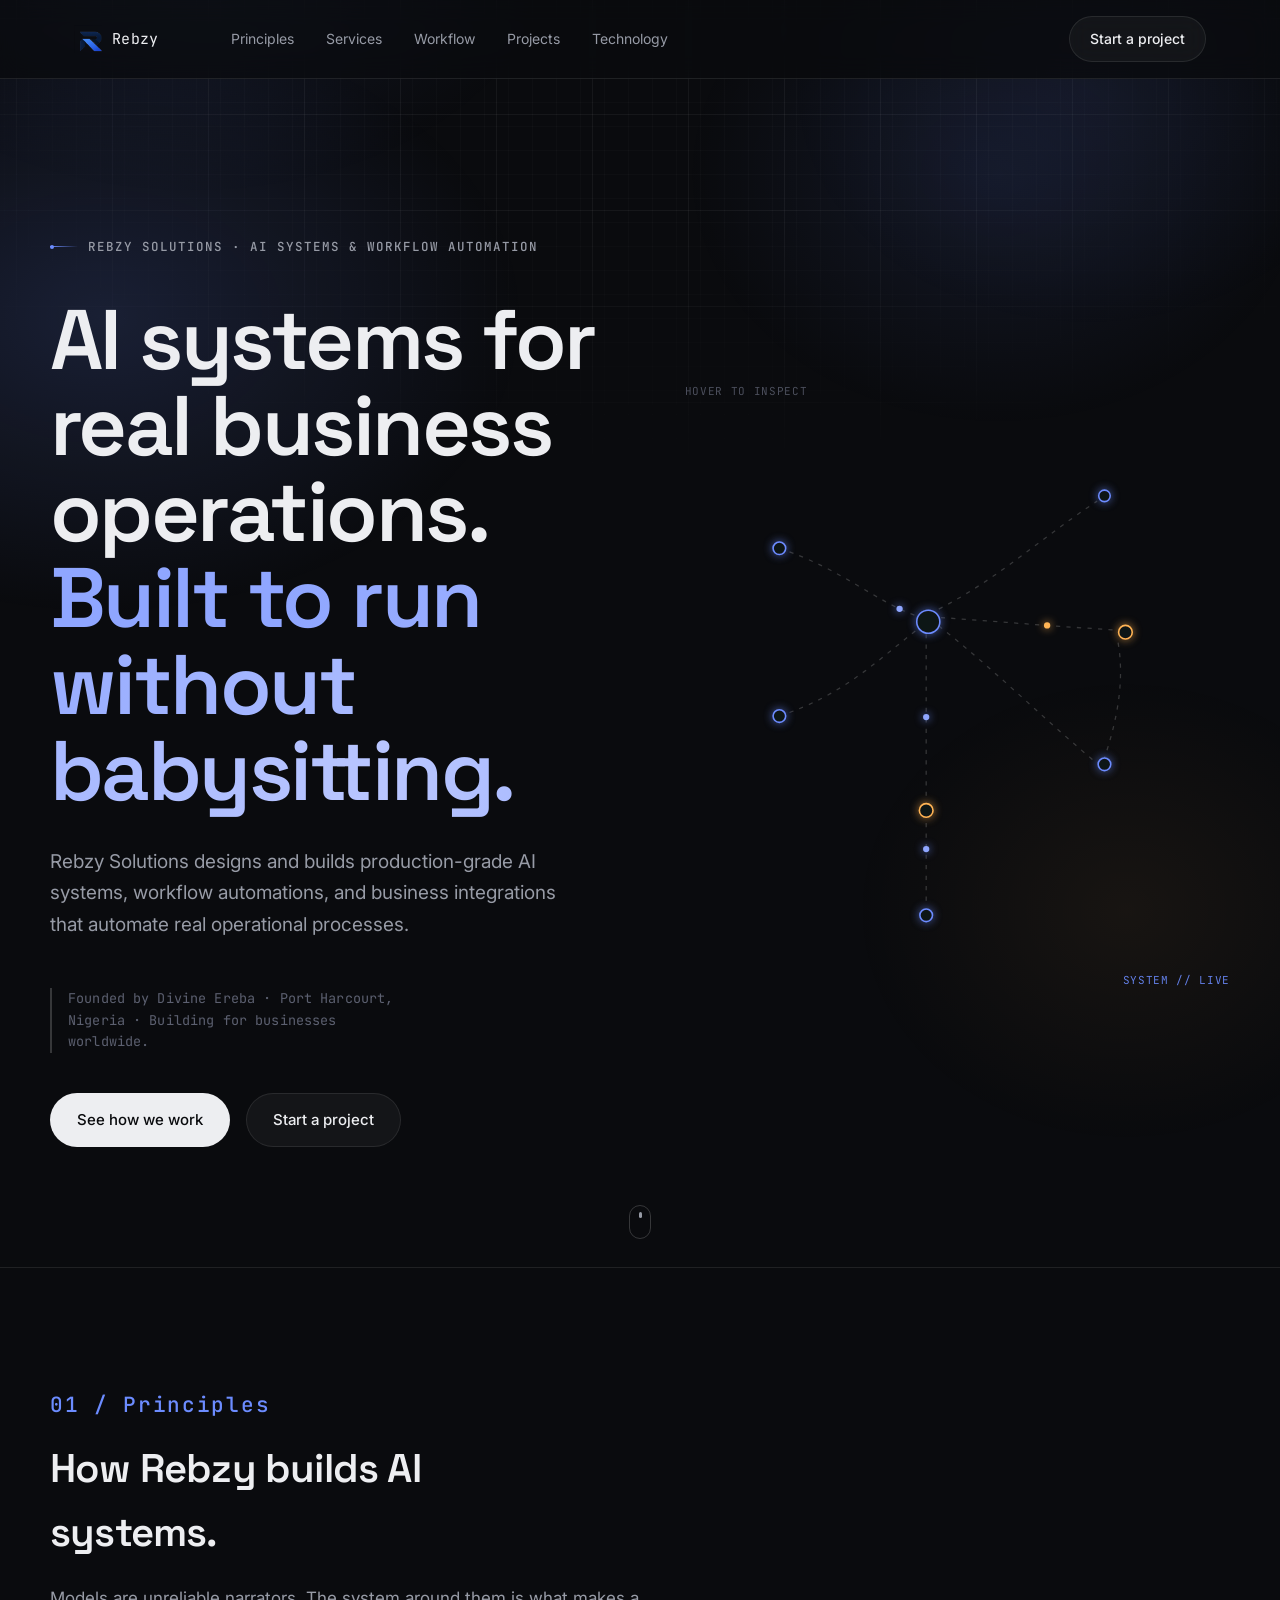
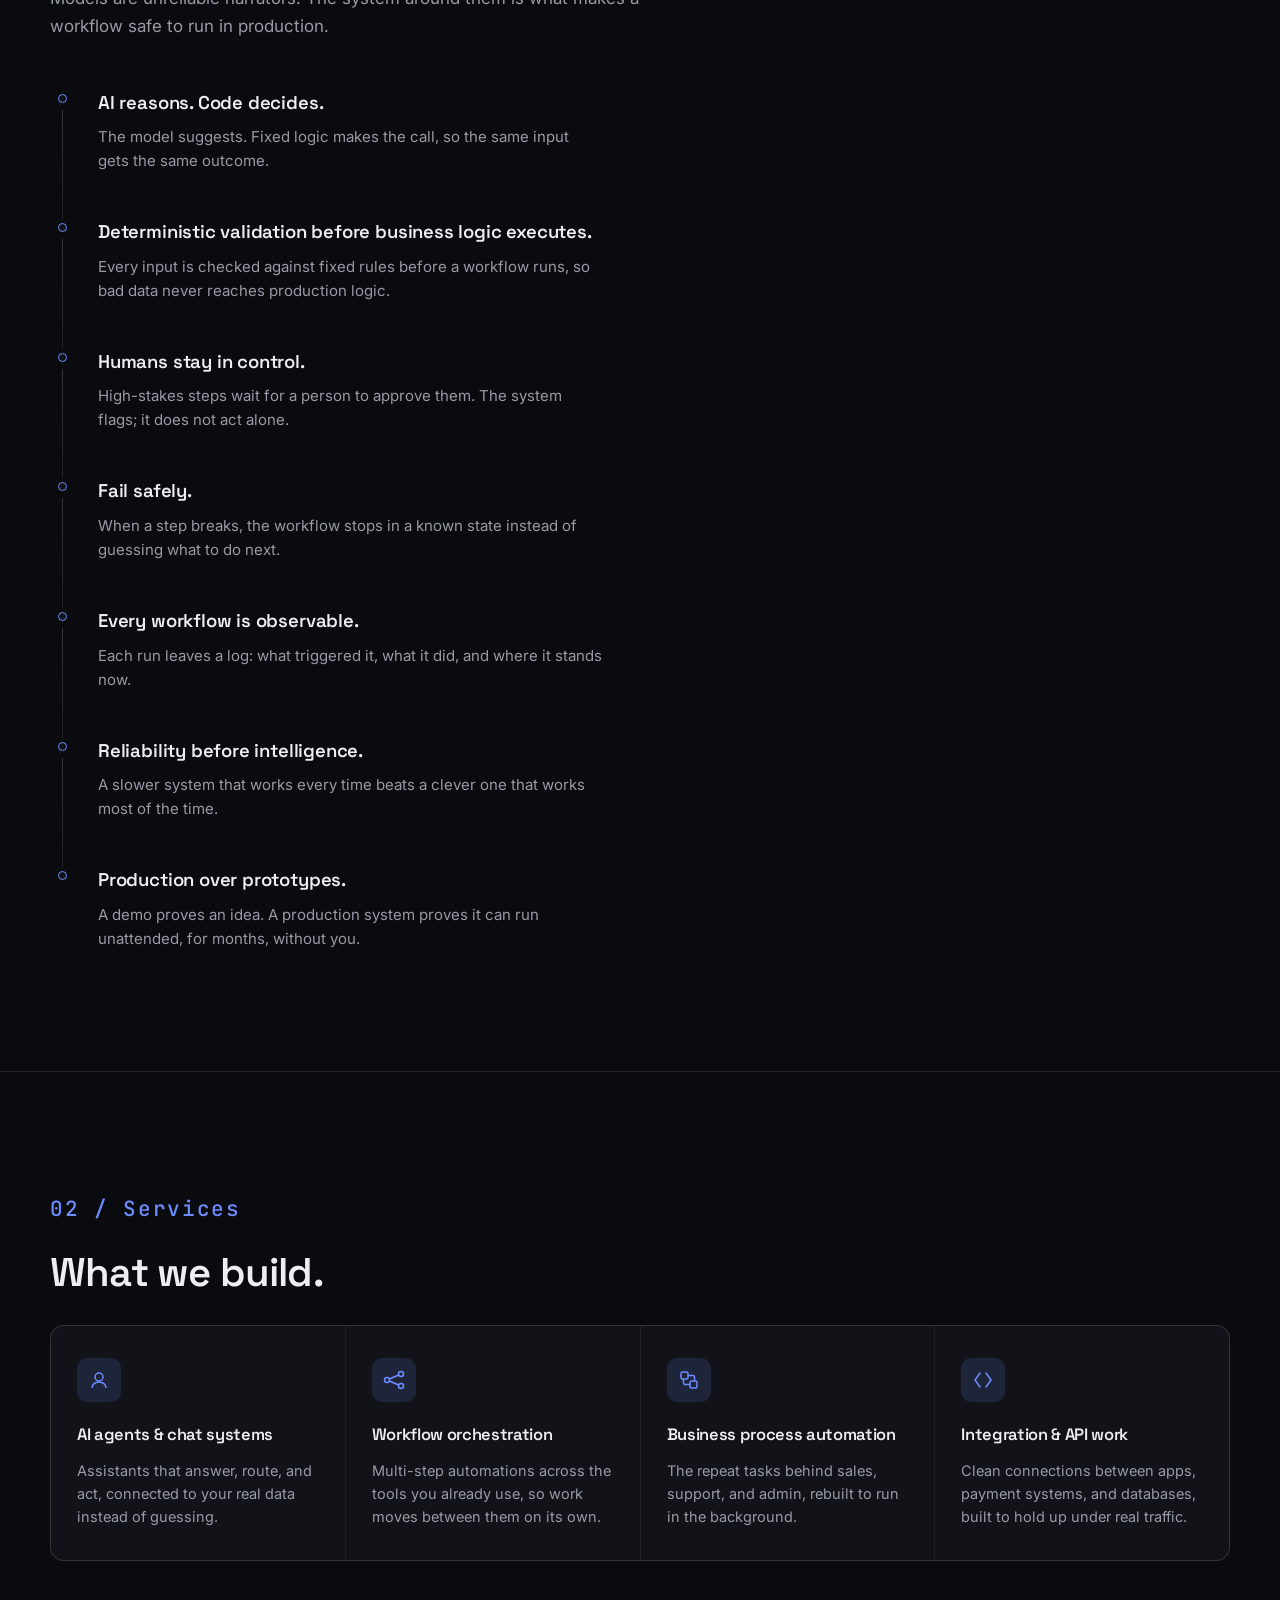
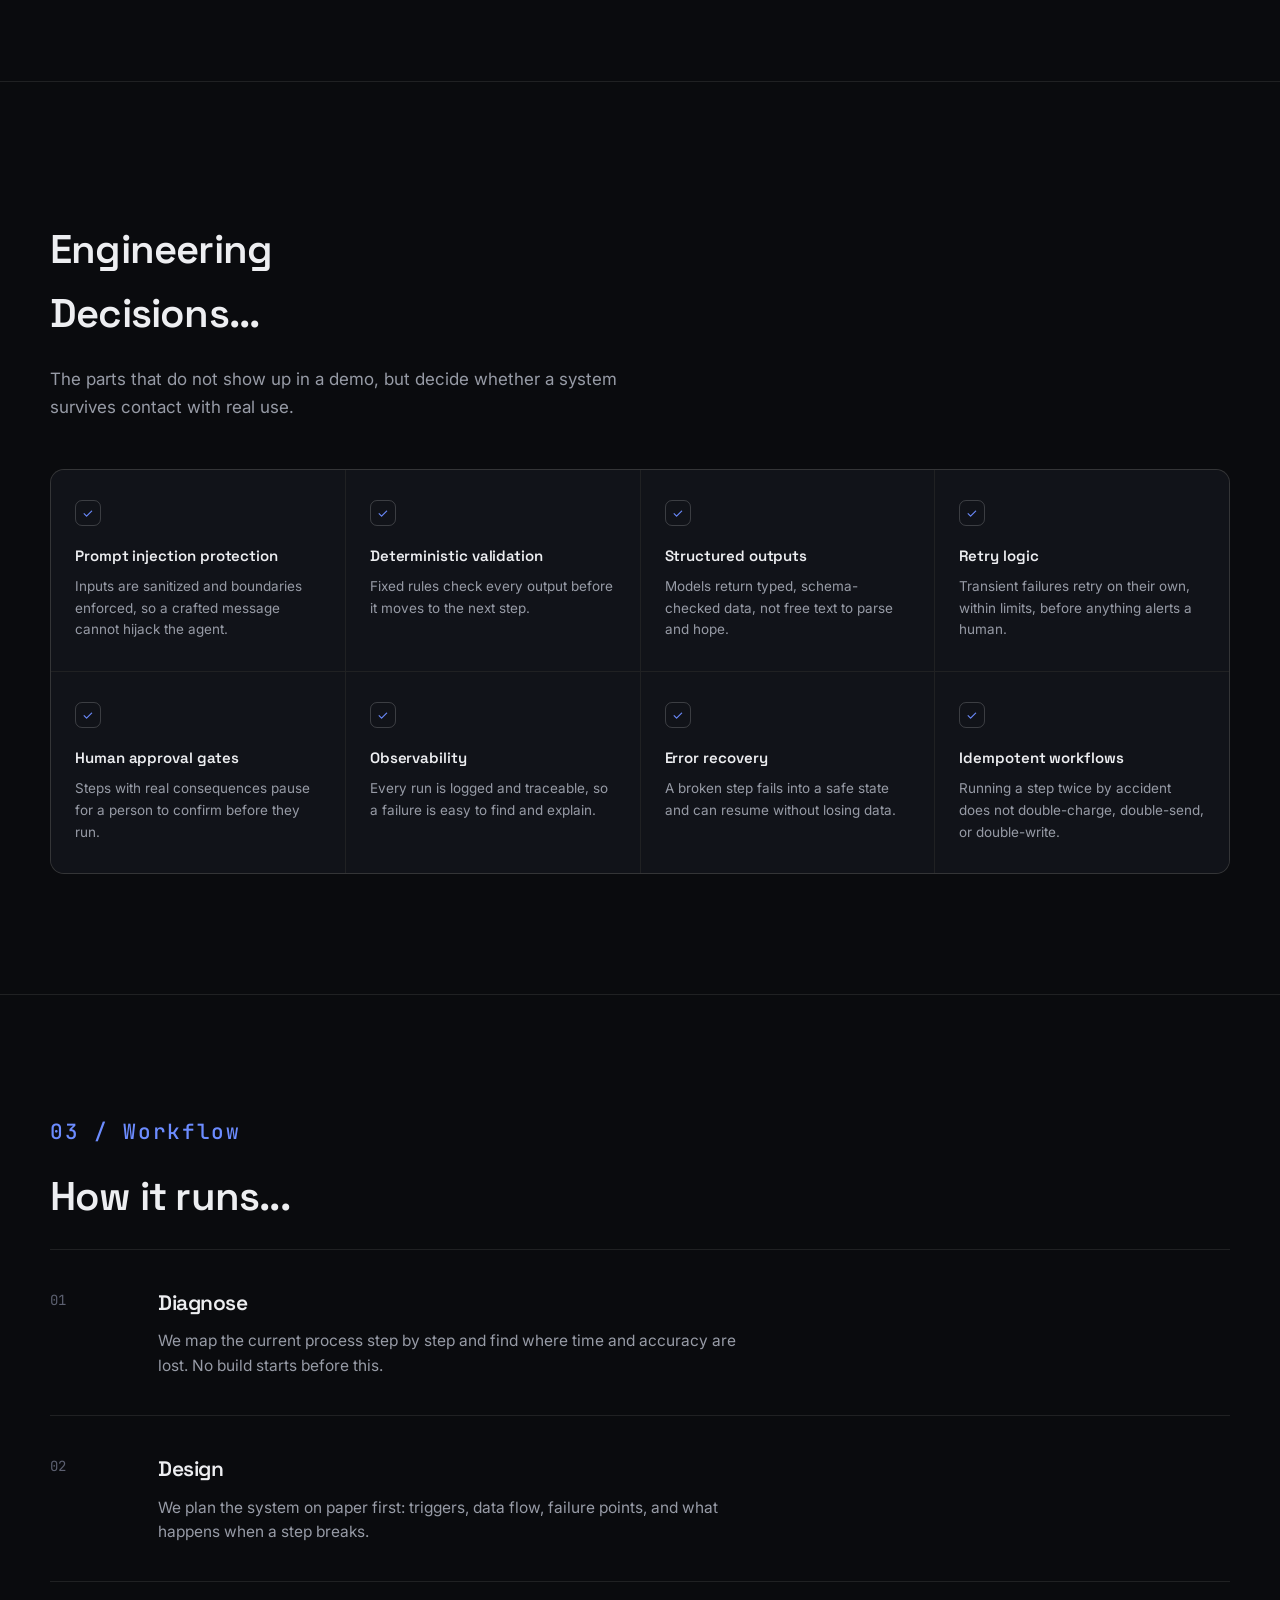
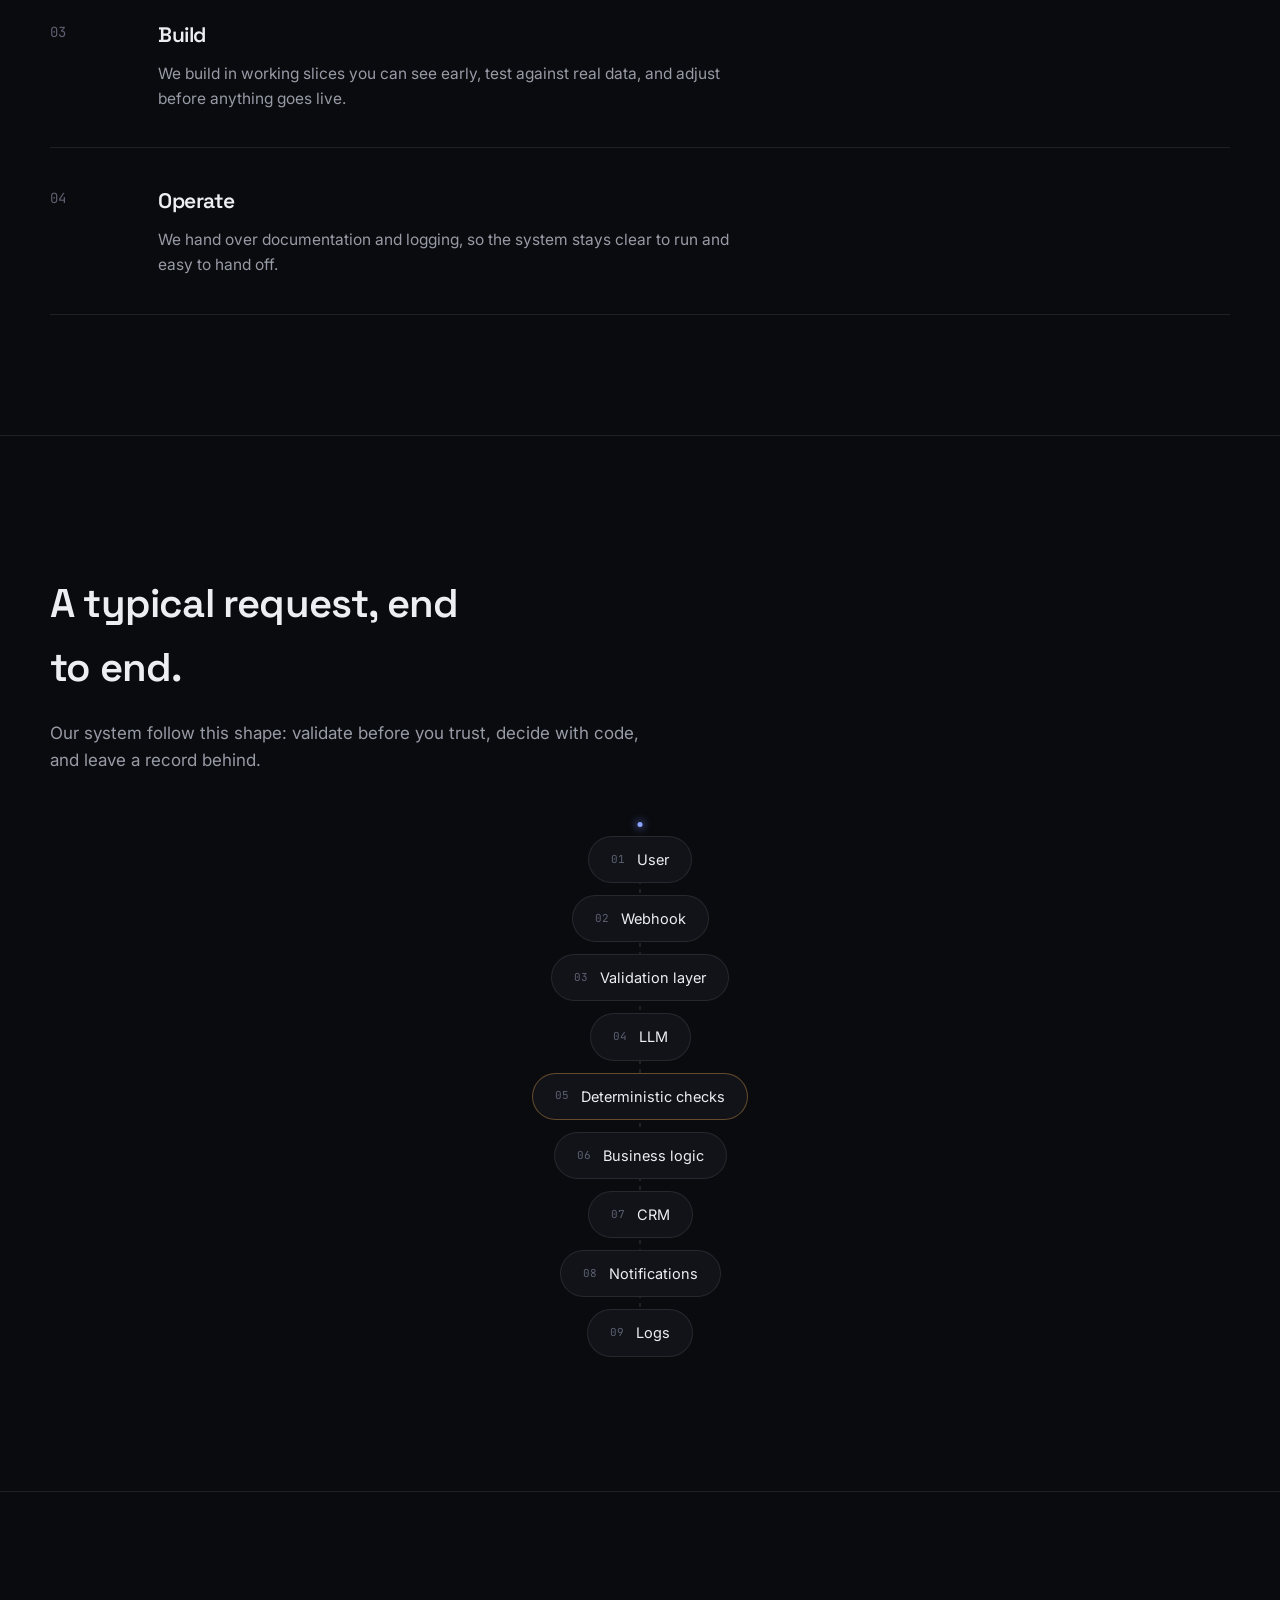
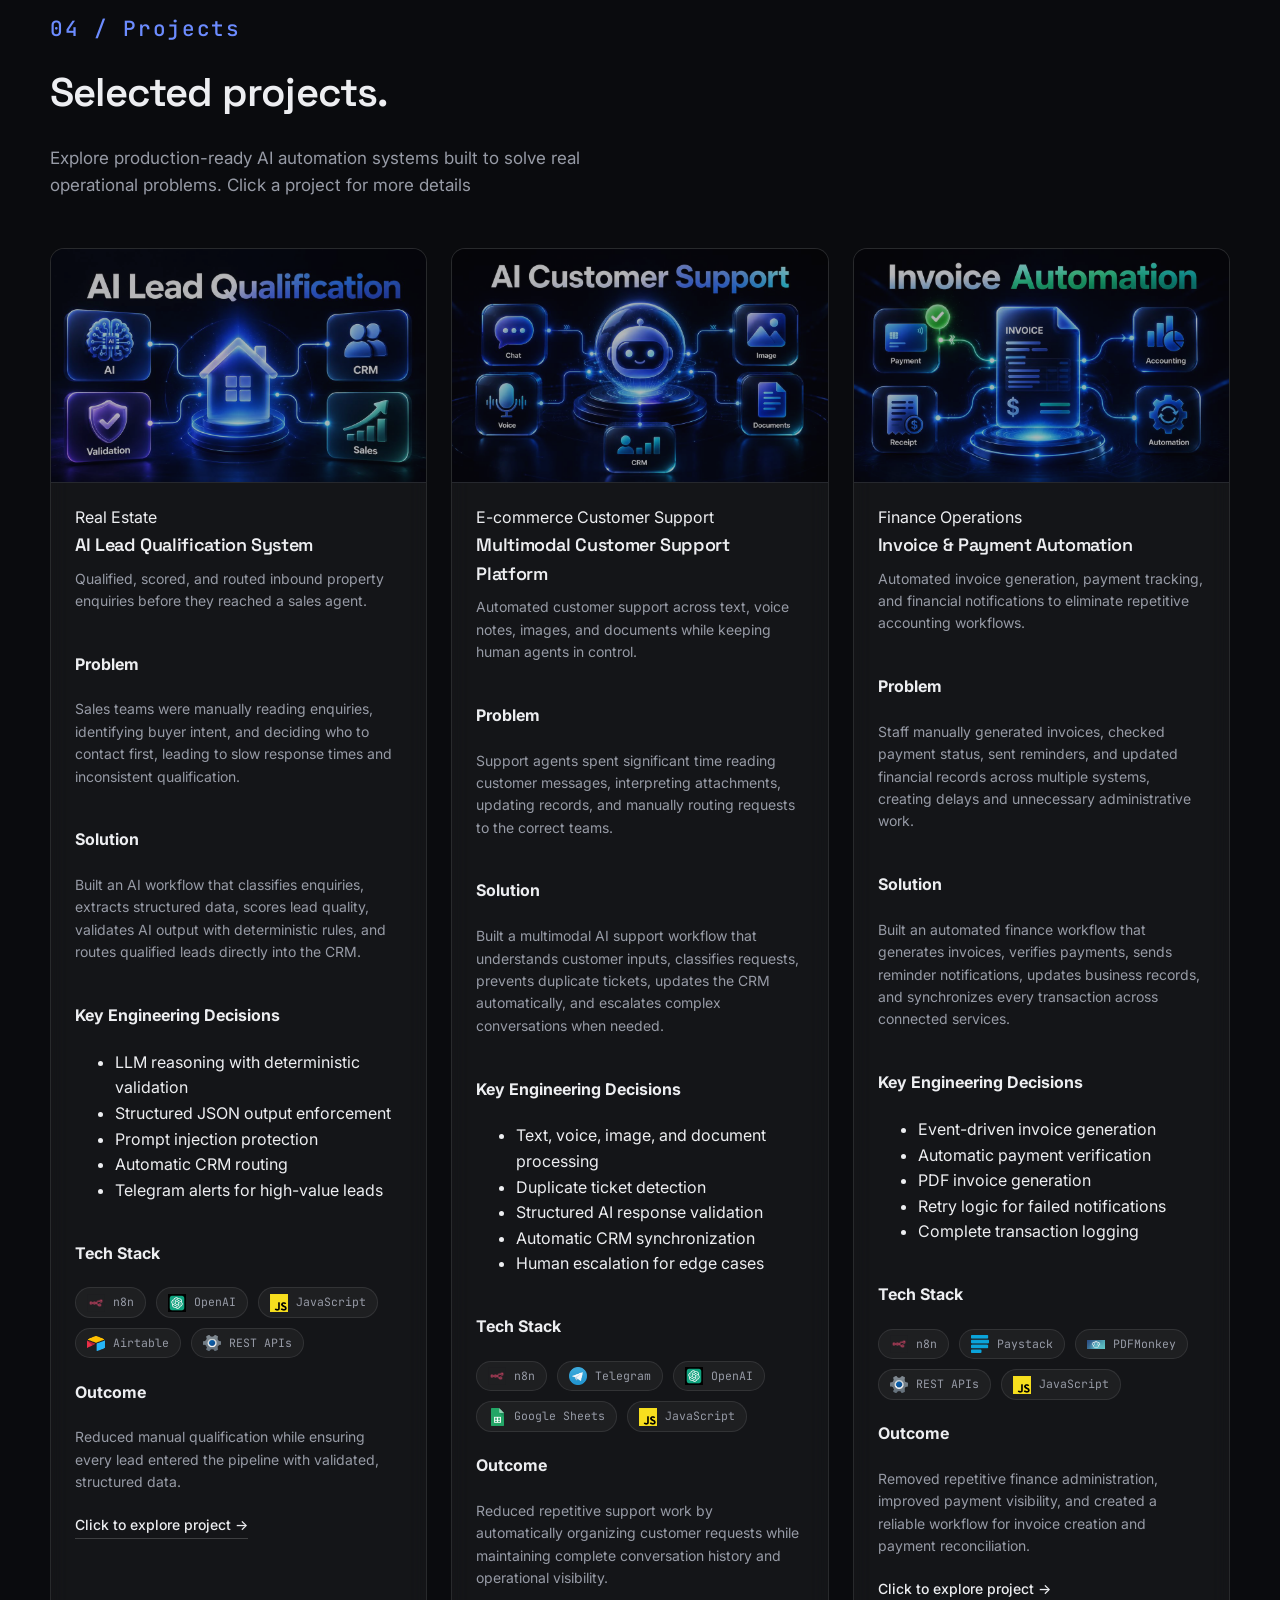
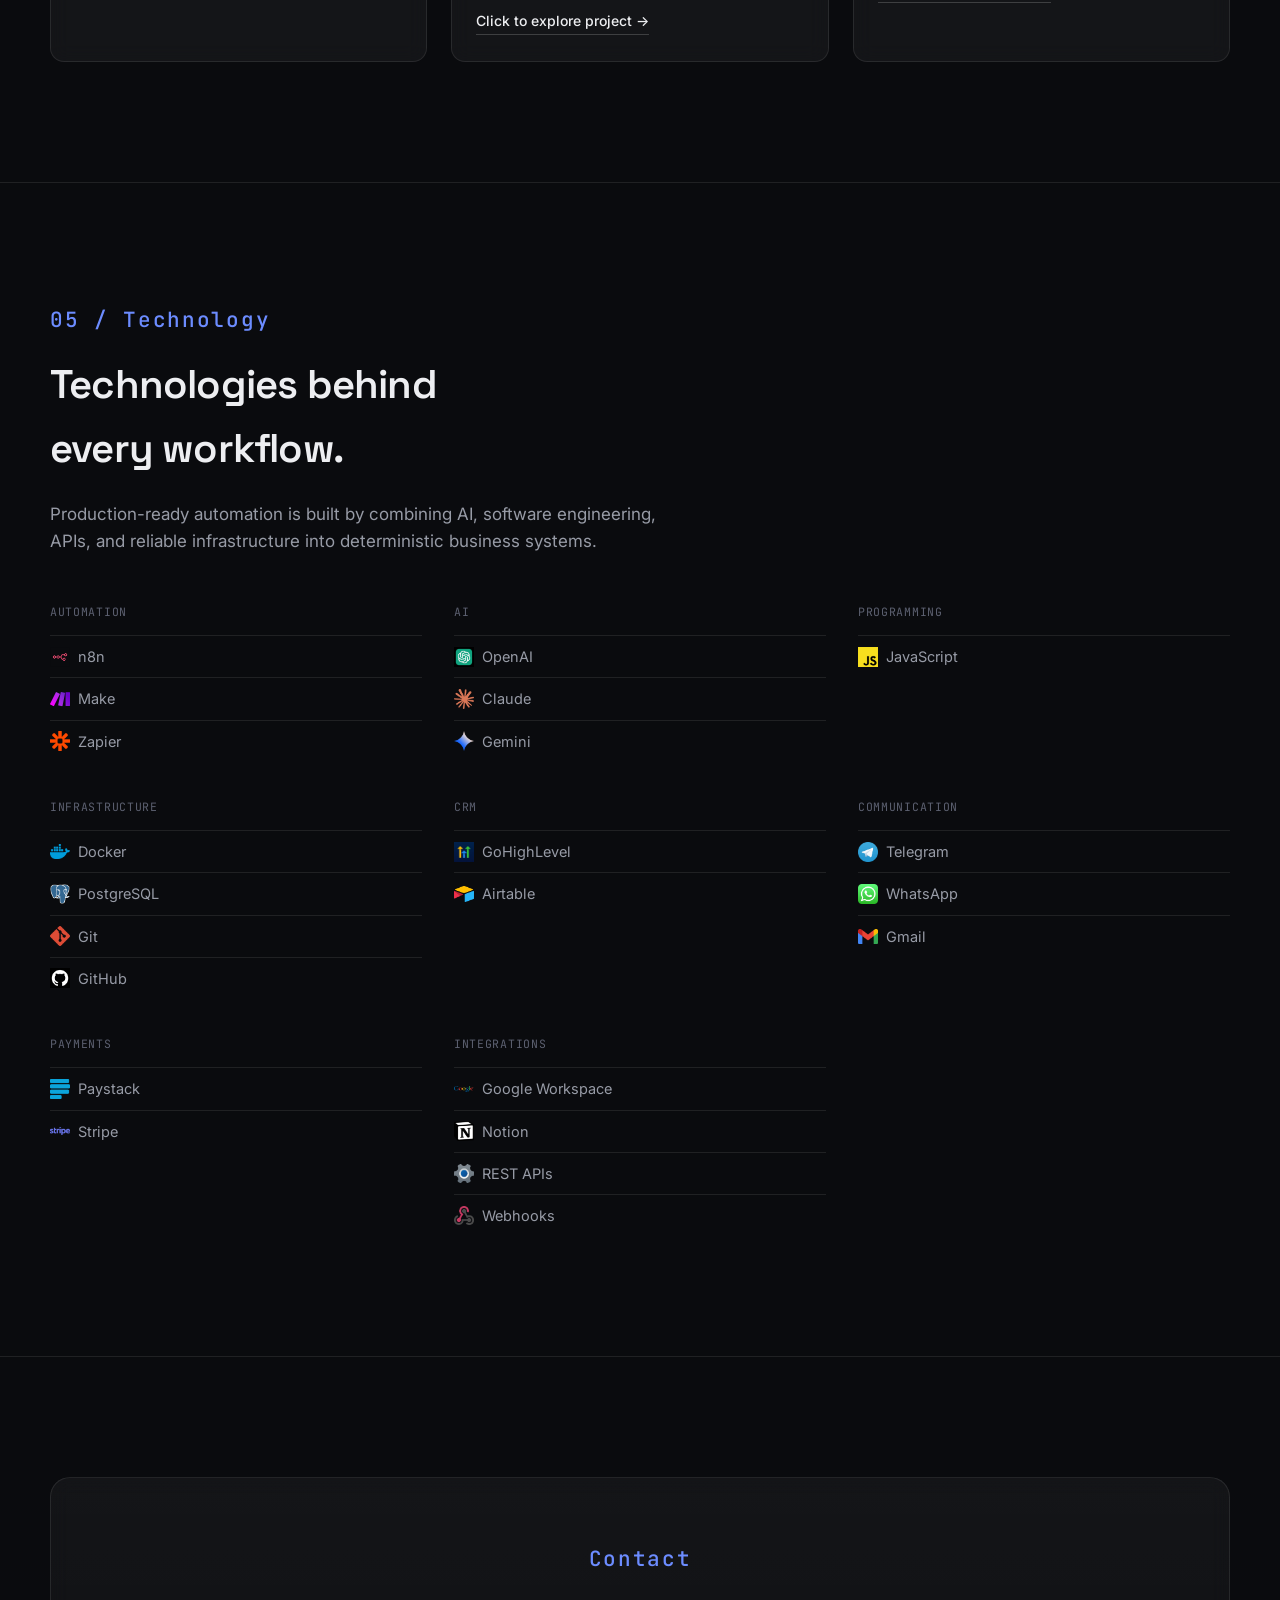
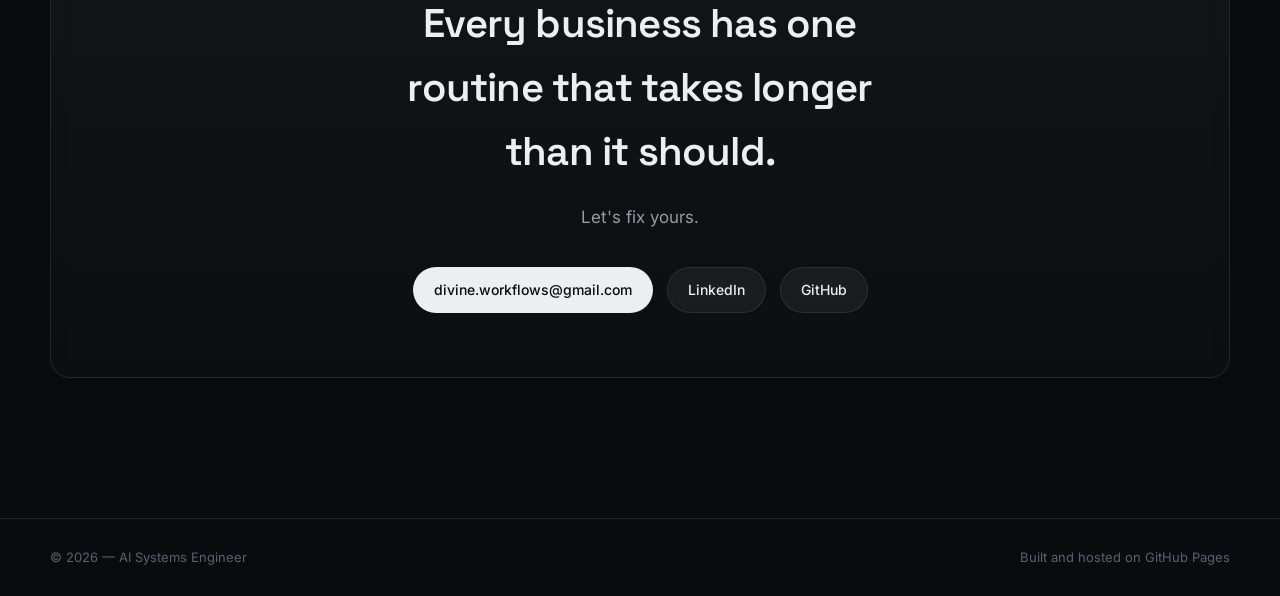
==== commit 0cfcf236: "Update index.html" ====
--- a/index.html
+++ b/index.html
@@ -193,7 +193,7 @@
   <section class="section" id="philosophy">
     <div class="section-inner">
       <p class="section-eyebrow">01 / Principles</p>
-      <h2 class="section-title">How I build AI systems.</h2>
+      <h2 class="section-title">How Rebzy builds AI systems.</h2>
       <p class="section-lede">Models are unreliable narrators. The system around them is what makes a workflow safe to run in production.</p>
 
       <div class="timeline">
@@ -254,7 +254,7 @@
   <section class="section" id="capabilities">
     <div class="section-inner">
       <p class="section-eyebrow">02 / Services</p>
-      <h2 class="section-title">What I build.</h2>
+      <h2 class="section-title">What we build.</h2>
       <div class="cap-grid">
         <div class="cap-card">
           <div class="cap-icon">
@@ -350,28 +350,28 @@
           <span class="process-num">01</span>
           <div class="process-body">
             <h3>Diagnose</h3>
-            <p>I map the current process step by step and find where time and accuracy are lost. No build starts before this.</p>
+            <p>We map the current process step by step and find where time and accuracy are lost. No build starts before this.</p>
           </div>
         </li>
         <li class="process-step">
           <span class="process-num">02</span>
           <div class="process-body">
             <h3>Design</h3>
-            <p>I plan the system on paper first: triggers, data flow, failure points, and what happens when a step breaks.</p>
+            <p>We plan the system on paper first: triggers, data flow, failure points, and what happens when a step breaks.</p>
           </div>
         </li>
         <li class="process-step">
           <span class="process-num">03</span>
           <div class="process-body">
             <h3>Build</h3>
-            <p>I build in working slices you can see early, test against real data, and adjust before anything goes live.</p>
+            <p>We build in working slices you can see early, test against real data, and adjust before anything goes live.</p>
           </div>
         </li>
         <li class="process-step">
           <span class="process-num">04</span>
           <div class="process-body">
             <h3>Operate</h3>
-            <p>I hand over documentation and logging, so the system stays clear to run and easy to hand off.</p>
+            <p>We hand over documentation and logging, so the system stays clear to run and easy to hand off.</p>
           </div>
         </li>
       </ol>
@@ -383,7 +383,7 @@
     <div class="section-inner">
       <p class="section-eyebrow"></p>
       <h2 class="section-title">A typical request, end to end.</h2>
-      <p class="section-lede">Every system I build follows this shape: validate before you trust, decide with code, and leave a record behind.</p>
+      <p class="section-lede">Our system follow this shape: validate before you trust, decide with code, and leave a record behind.</p>
 
       <div class="arch-flow">
         <div class="arch-step"><span class="arch-num">01</span><span class="arch-label">User</span></div>
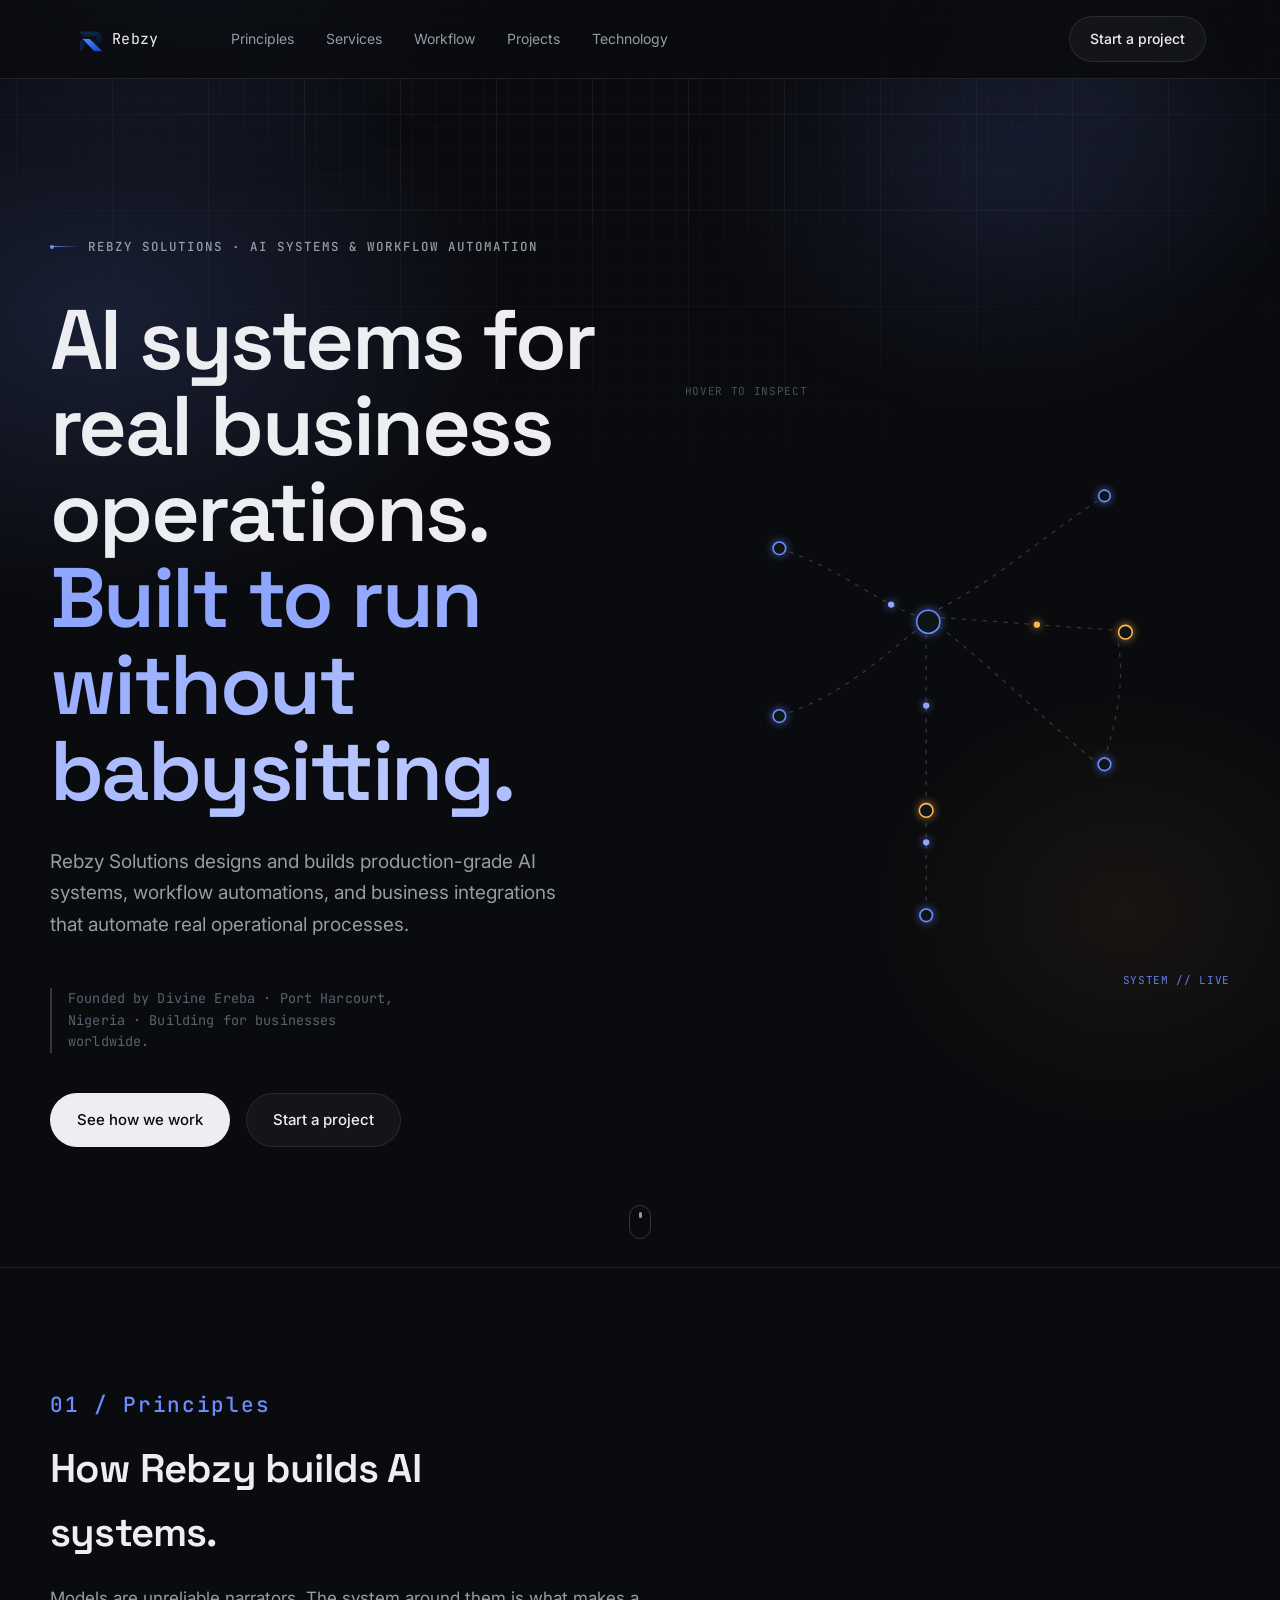
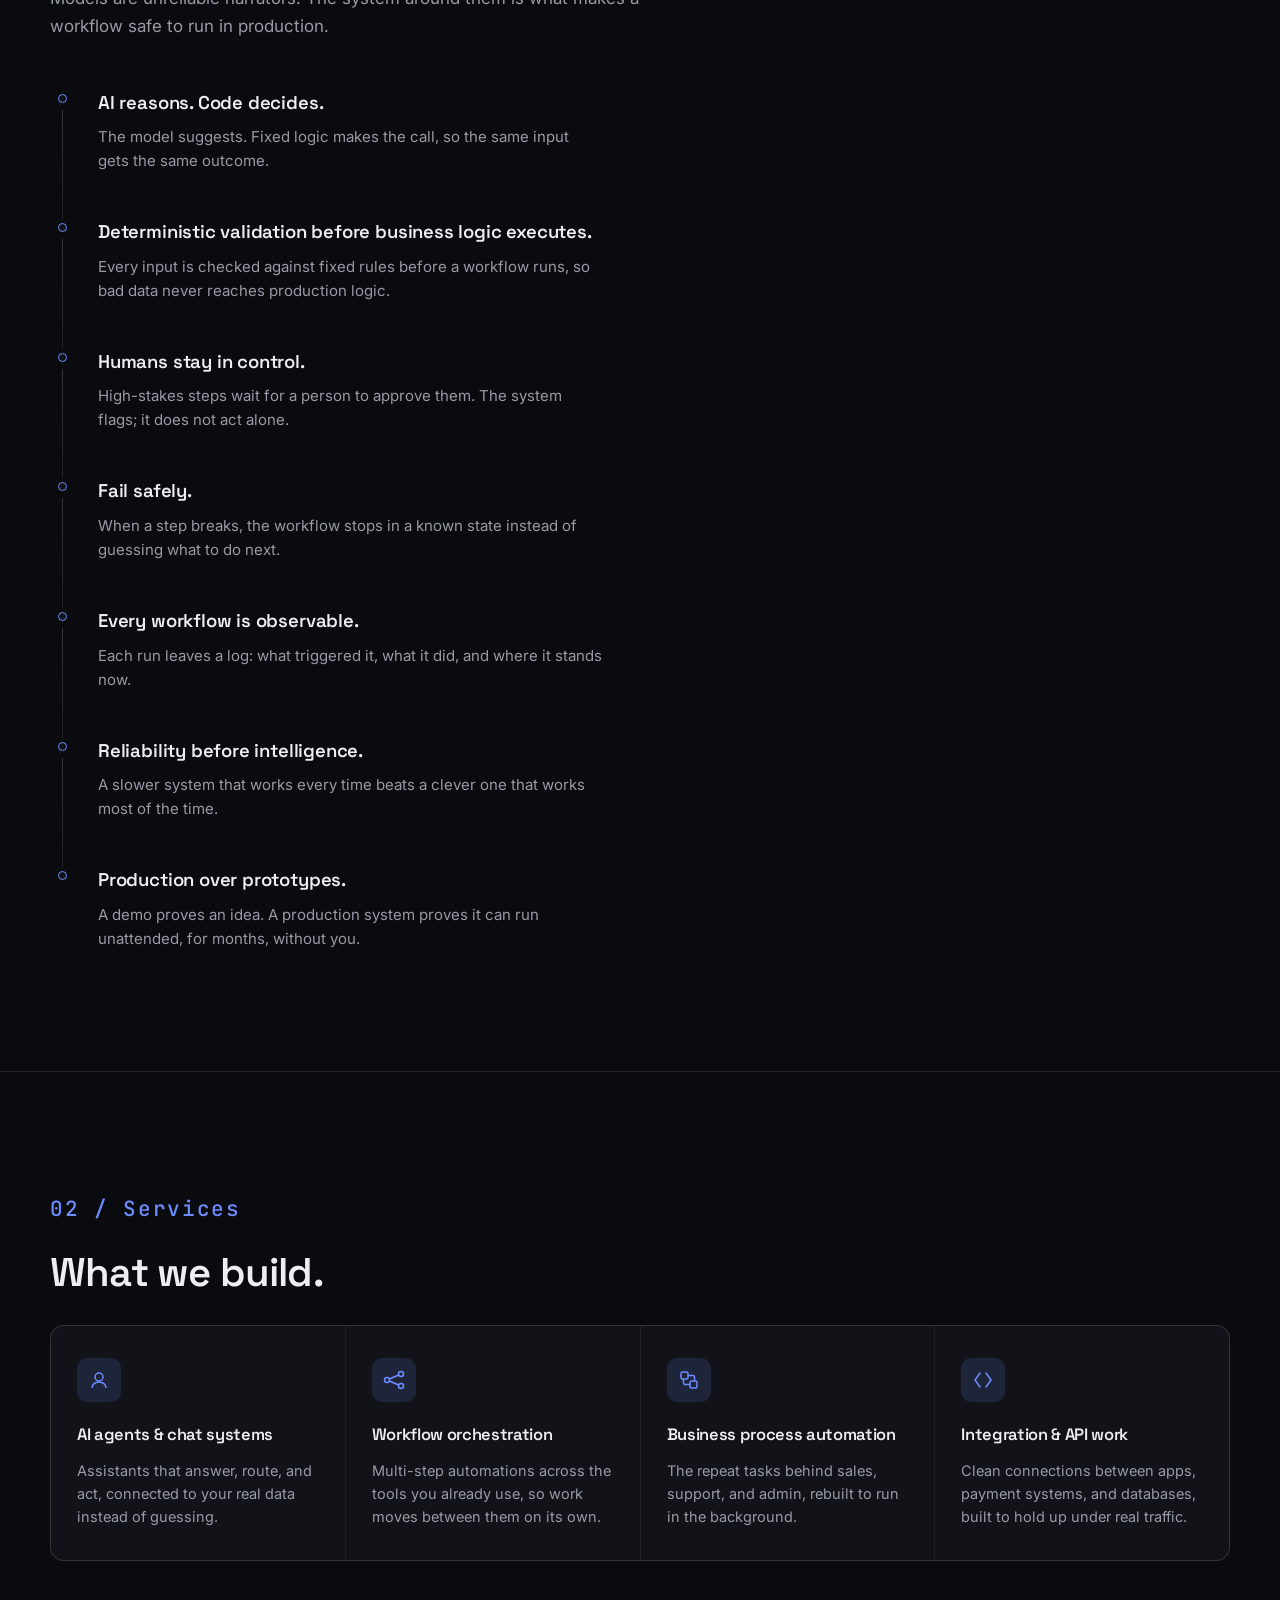
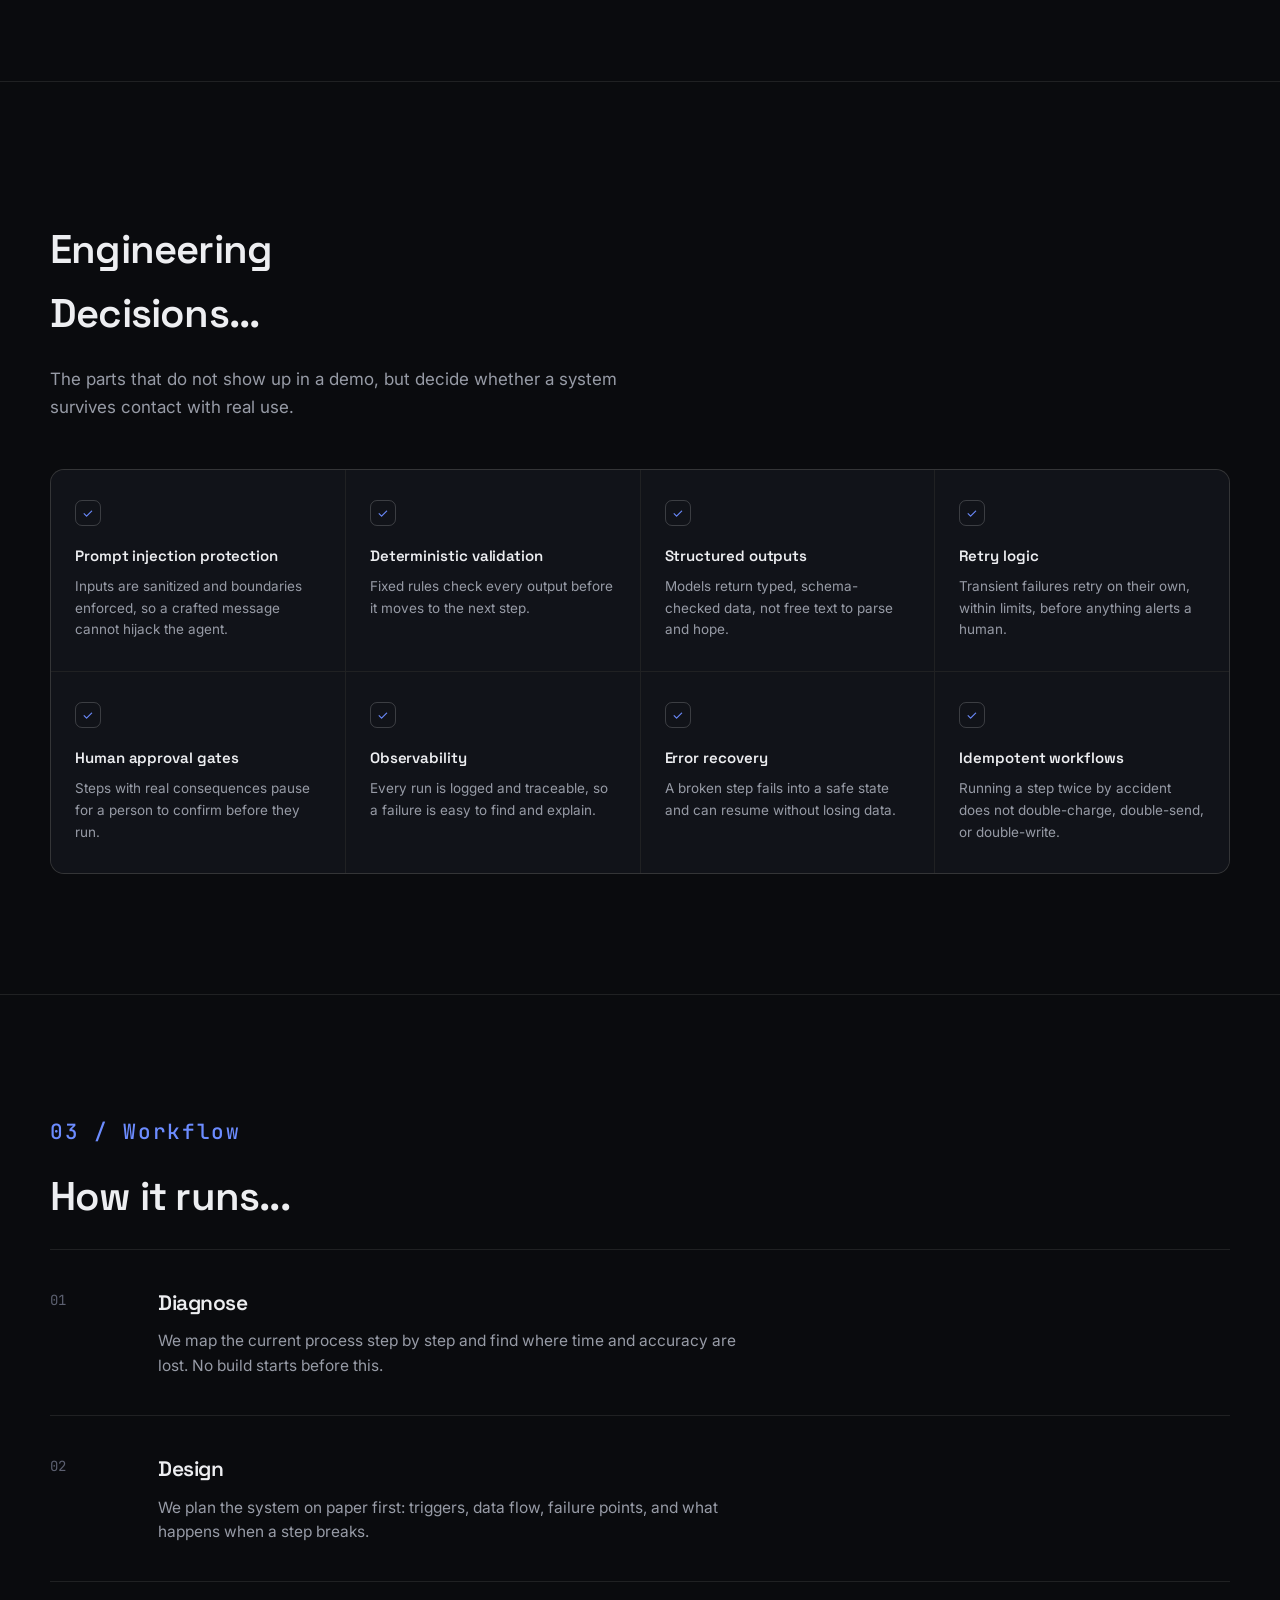
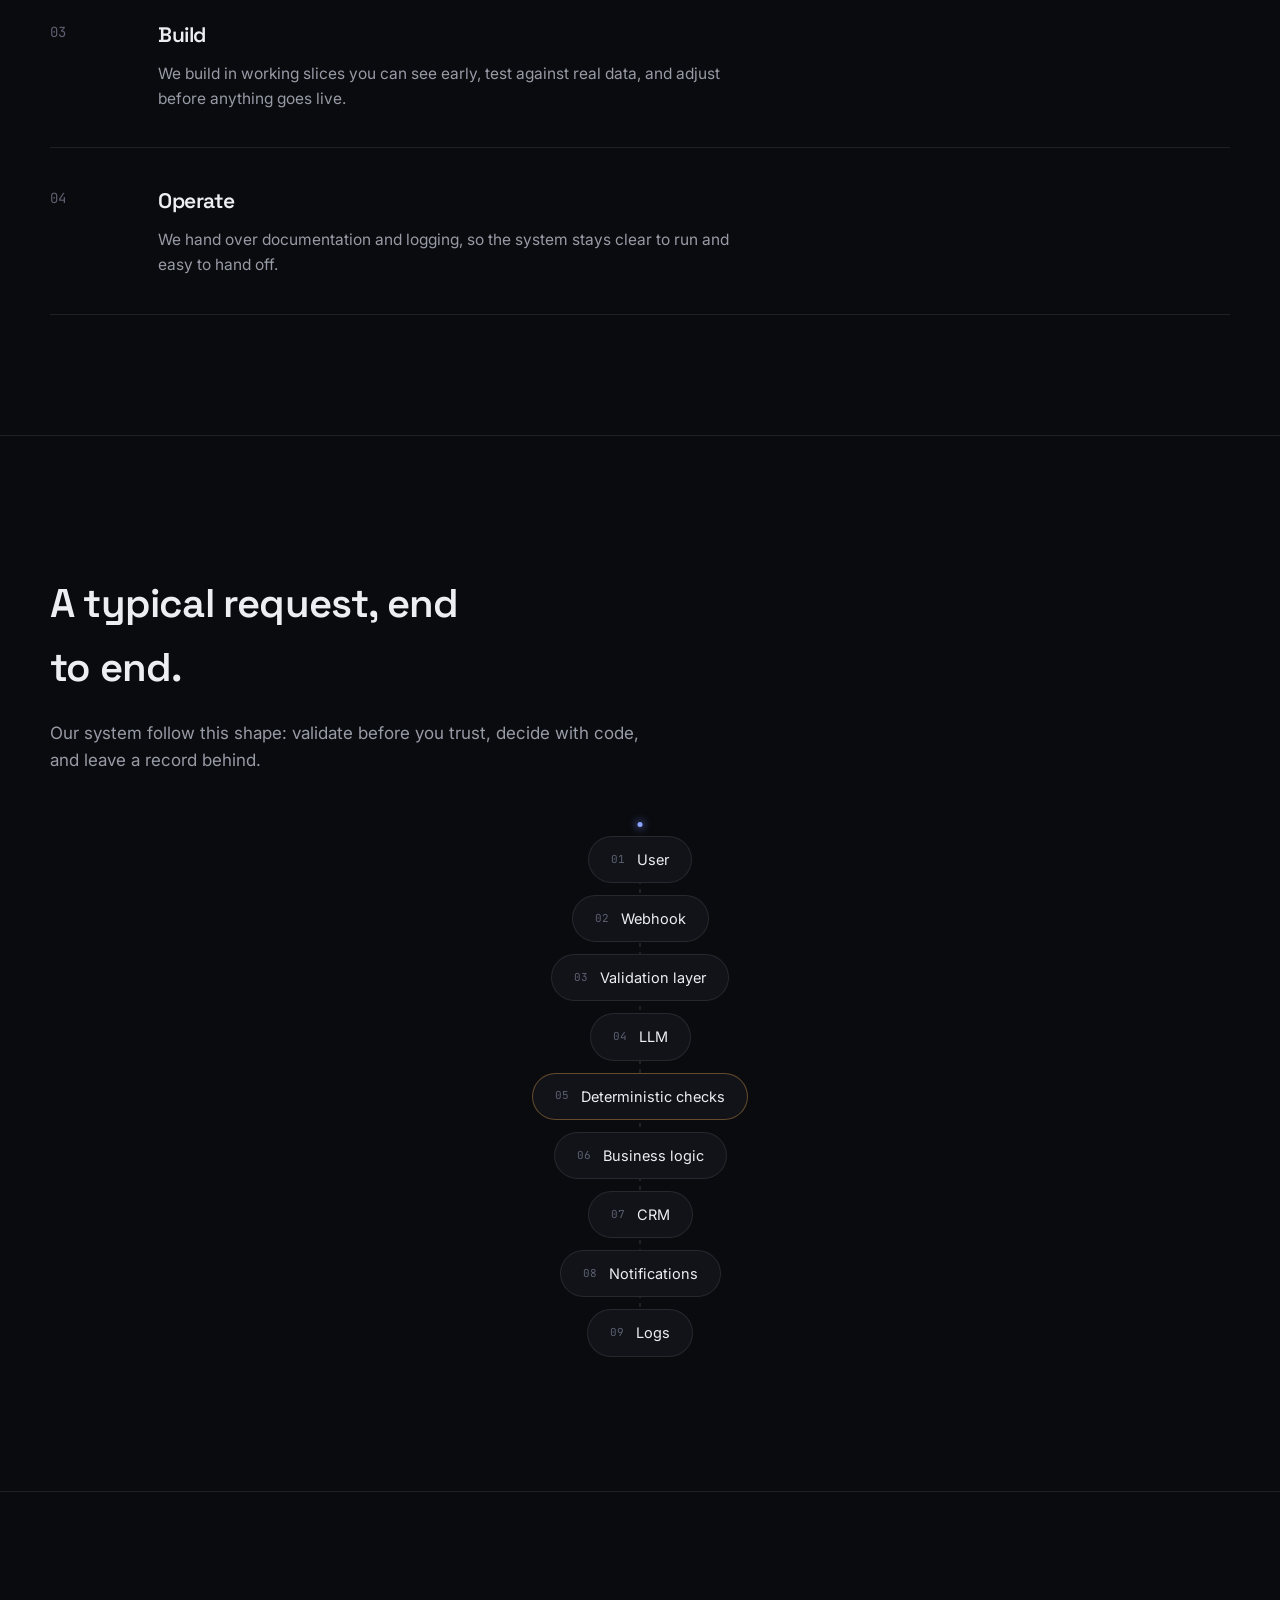
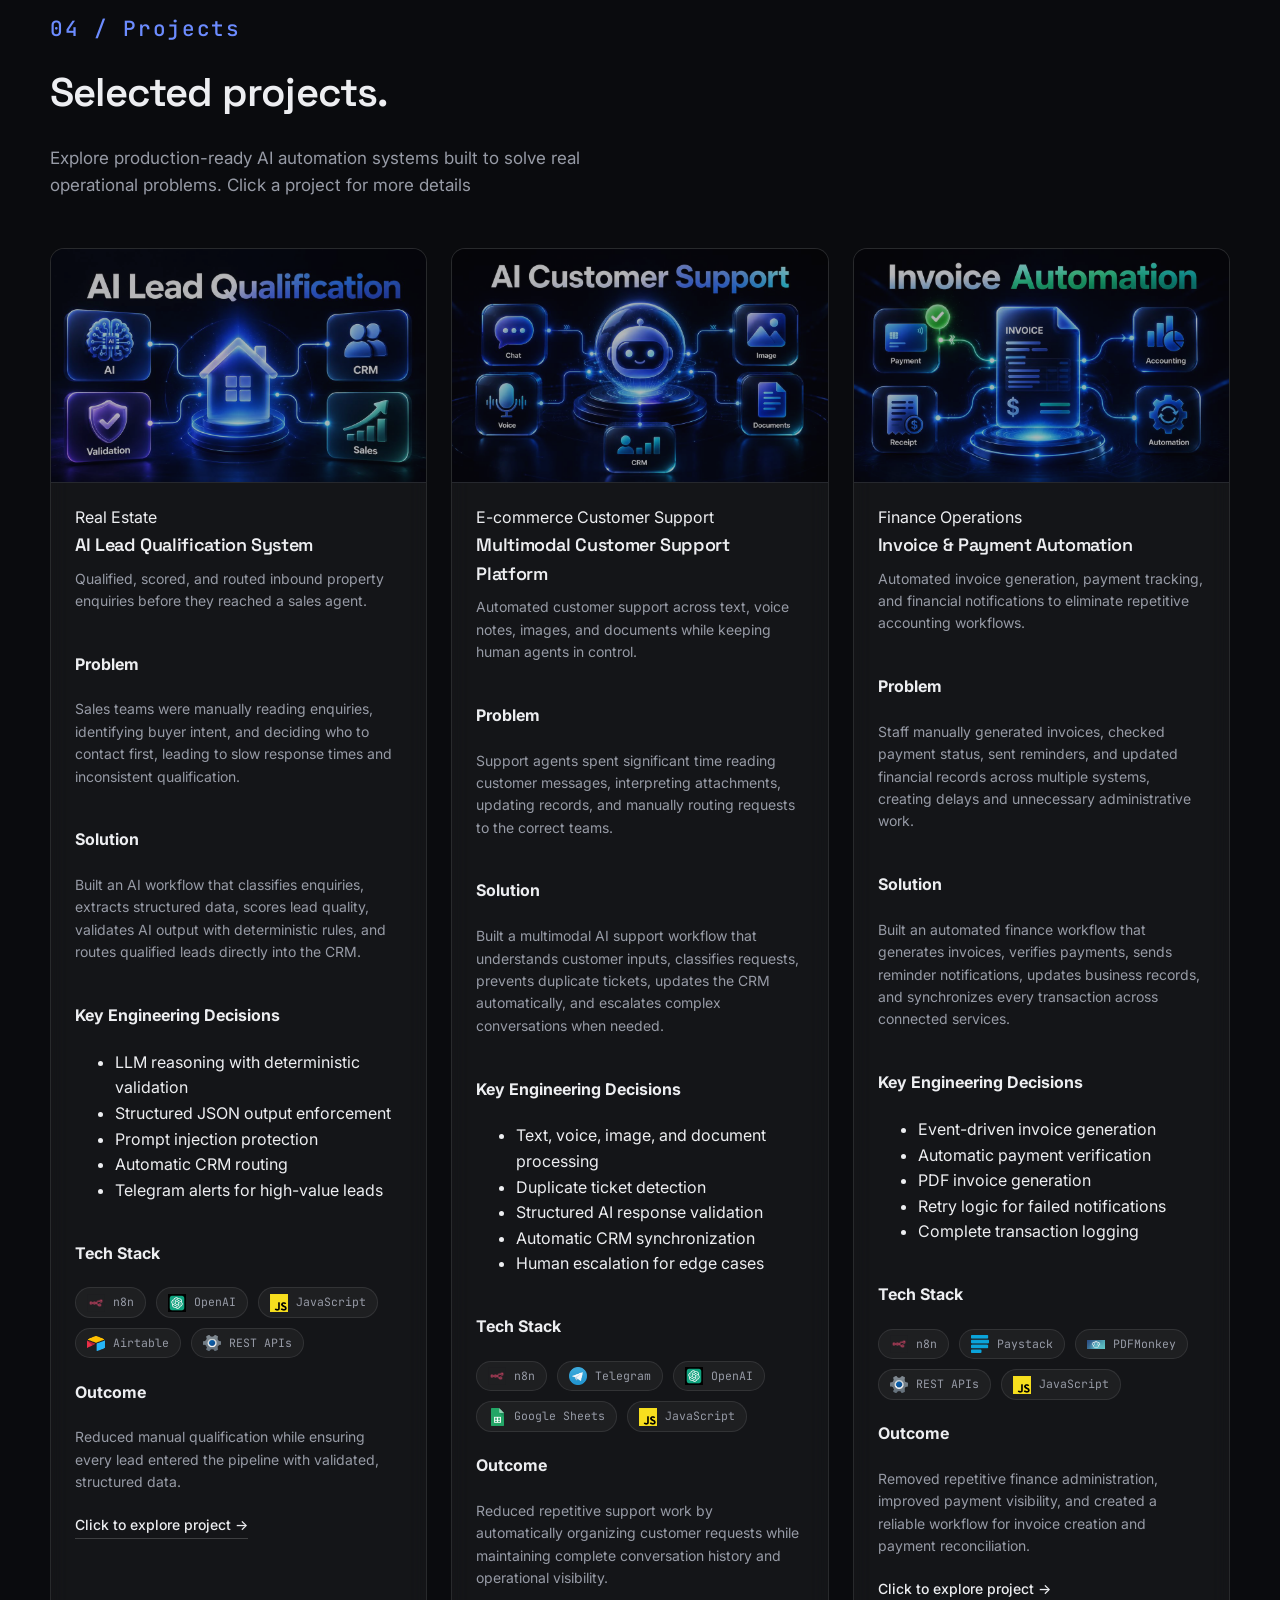
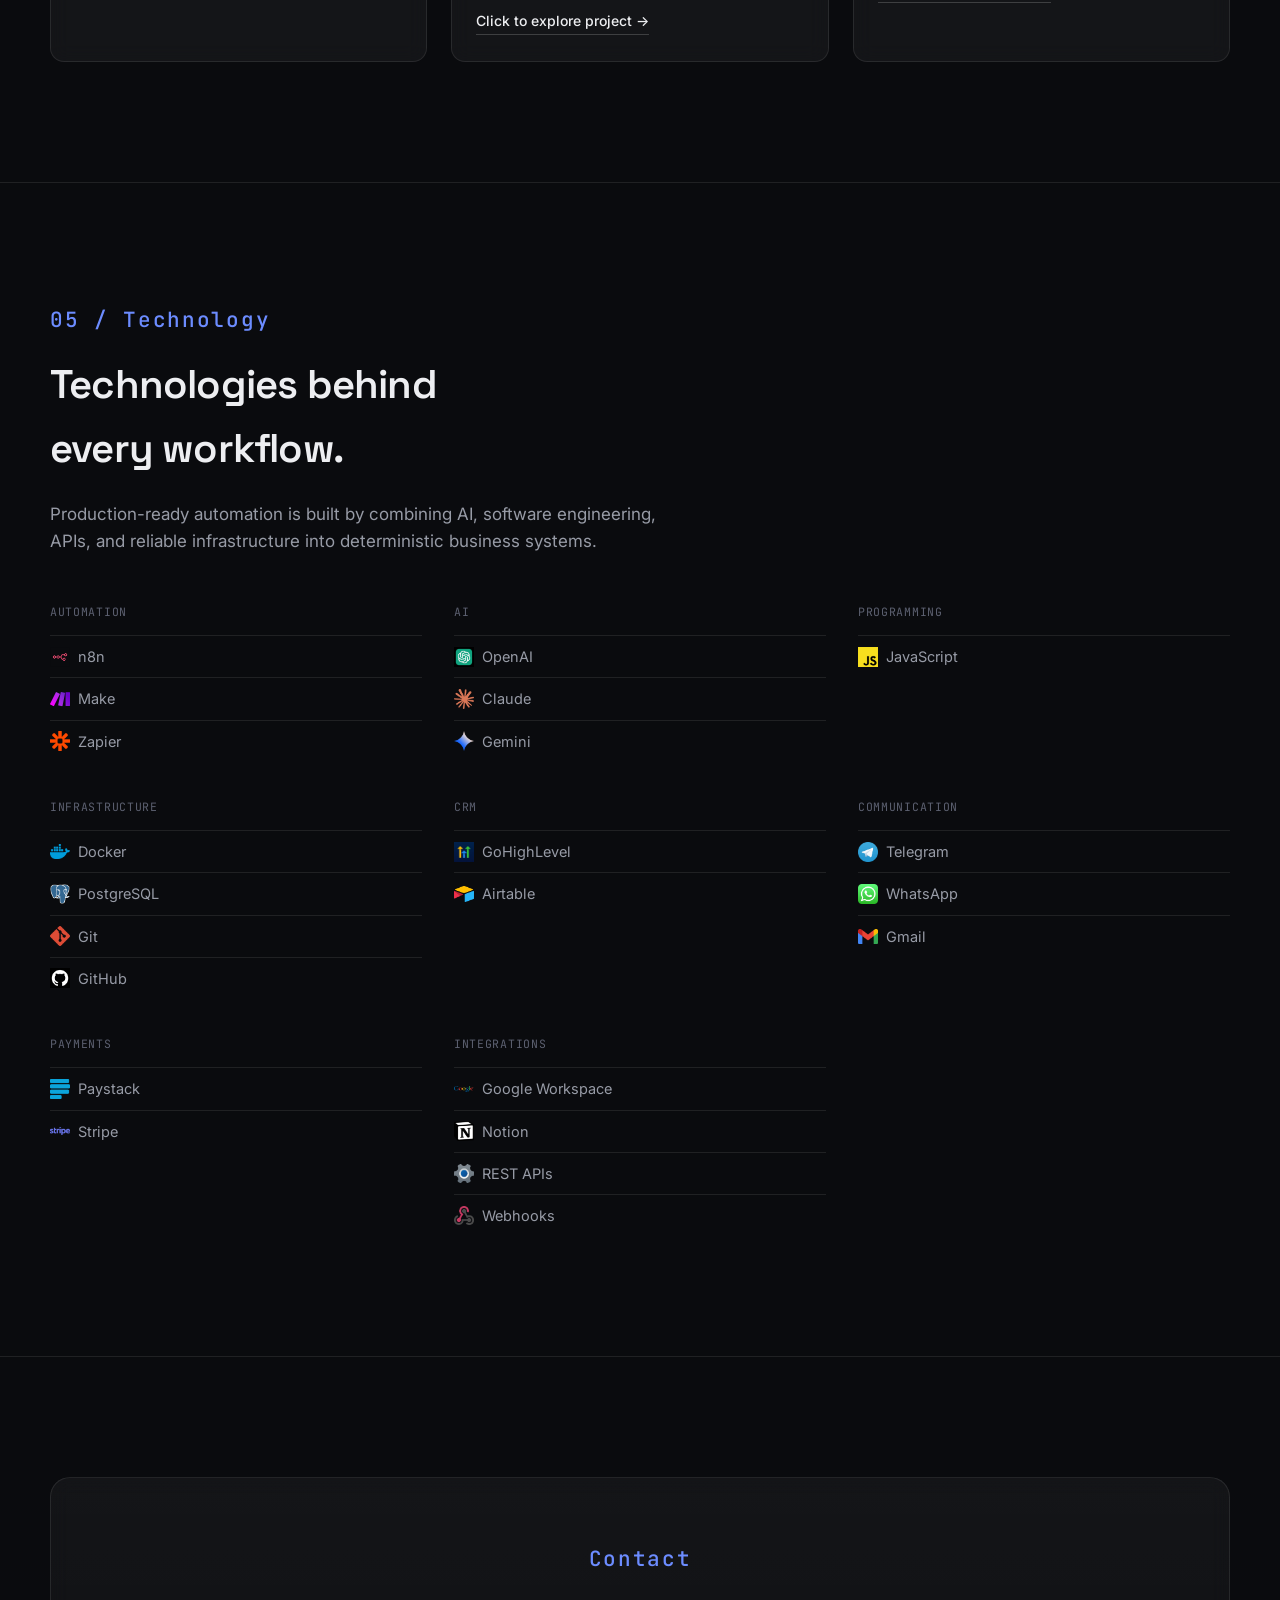
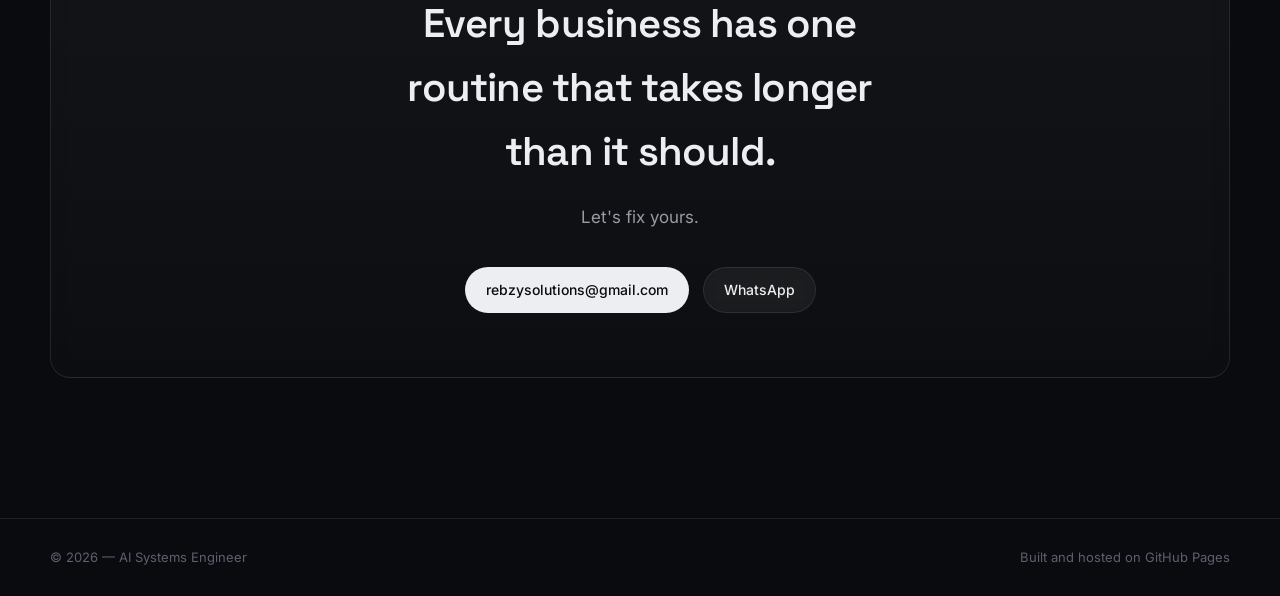
==== commit b0a30a7b: "Update index.html" ====
--- a/index.html
+++ b/index.html
@@ -879,15 +879,15 @@
     Let's fix yours.
   </p>
 
-  <div class="contact-actions">
-    <a href="mailto:divine.workflows@gmail.com" class="btn btn-primary">
-      divine.workflows@gmail.com
-    </a>
-          <a href="https://www.linkedin.com/in/divine-ereba-58aa232a7?utm_source=share_via&utm_content=profile&utm_medium=member_ios" class="btn btn-ghost" target="_blank" rel="noopener noreferrer">
-    LinkedIn
-</a>
-          <a href="https://github.com/divine-ereba" class="btn btn-ghost">GitHub</a>
-        </div>
+ <div class="contact-actions">
+  <a href="mailto:rebzysolutions@gmail.com" class="btn btn-primary">
+    rebzysolutions@gmail.com
+  </a>
+
+  <a href="https://wa.me/2348039501445" class="btn btn-ghost" target="_blank" rel="noopener noreferrer">
+    WhatsApp
+  </a>
+</div>
       </div>
     </div>
   </section>
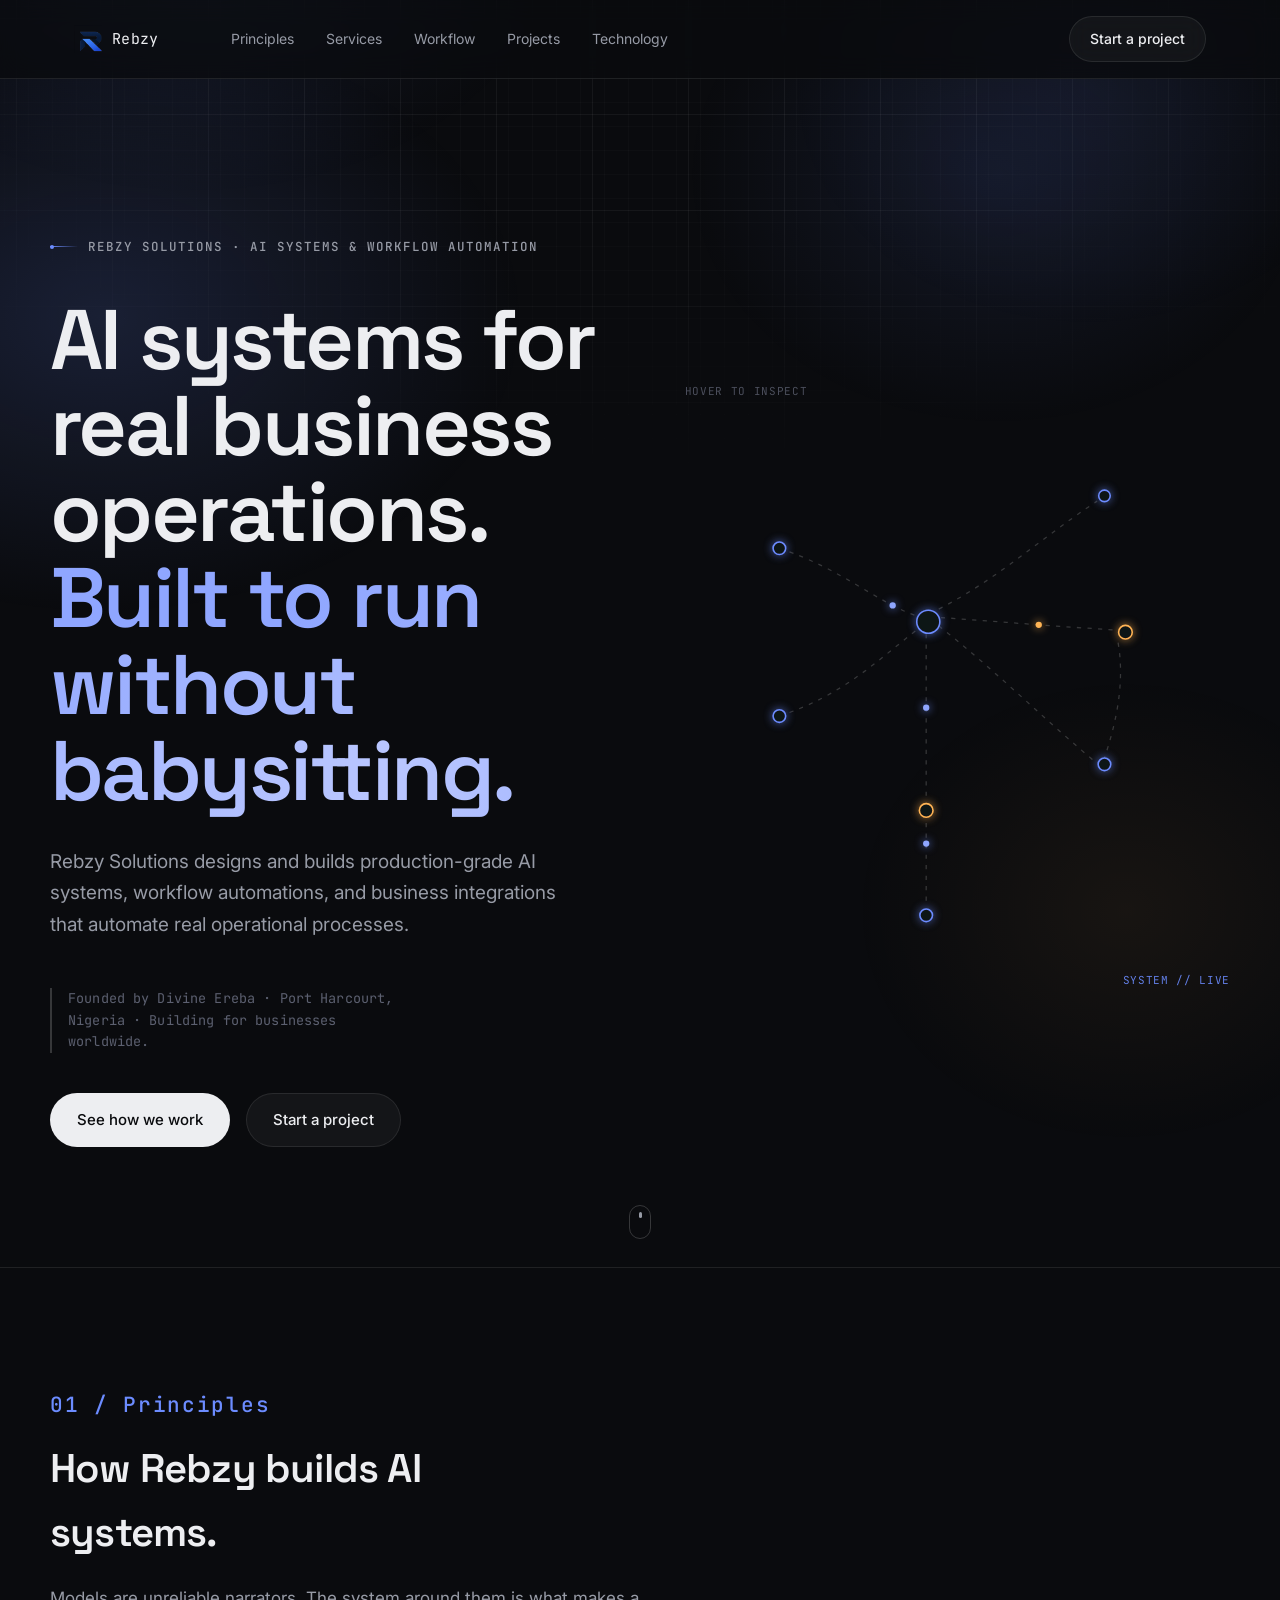
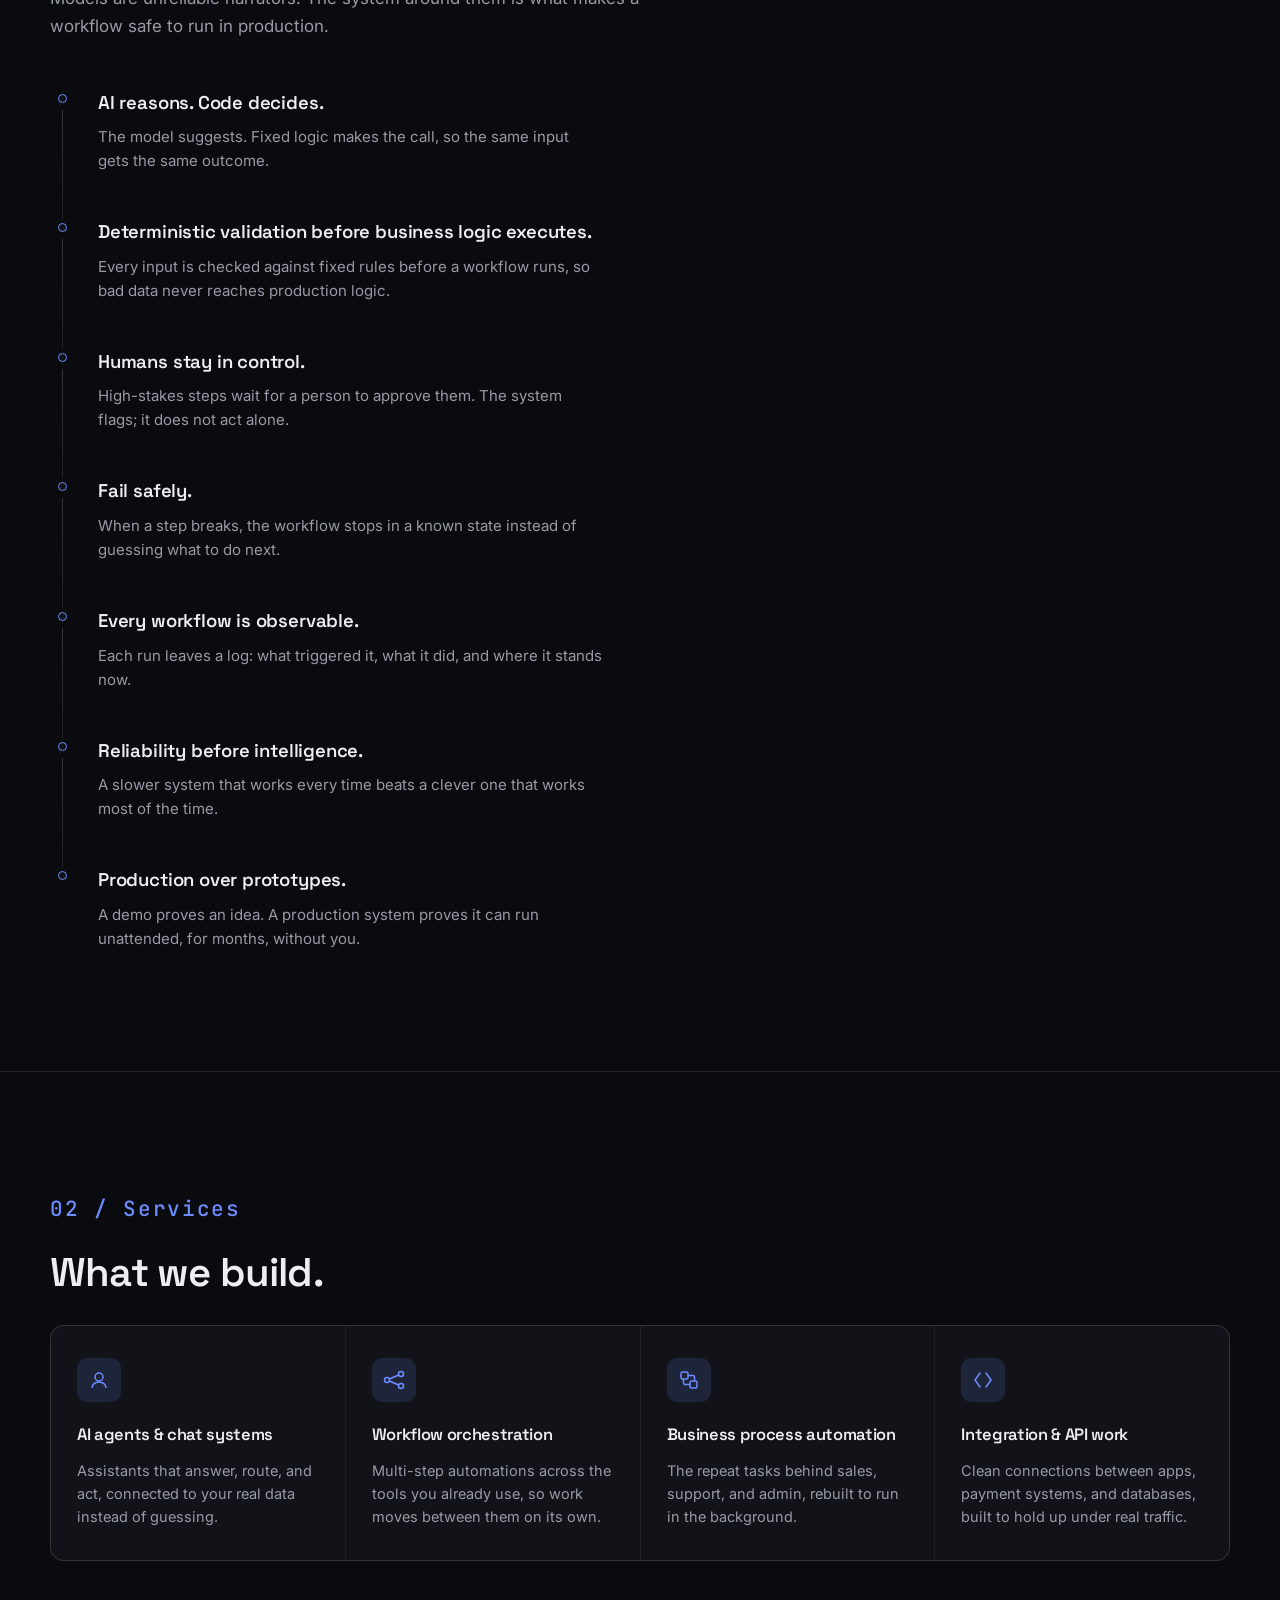
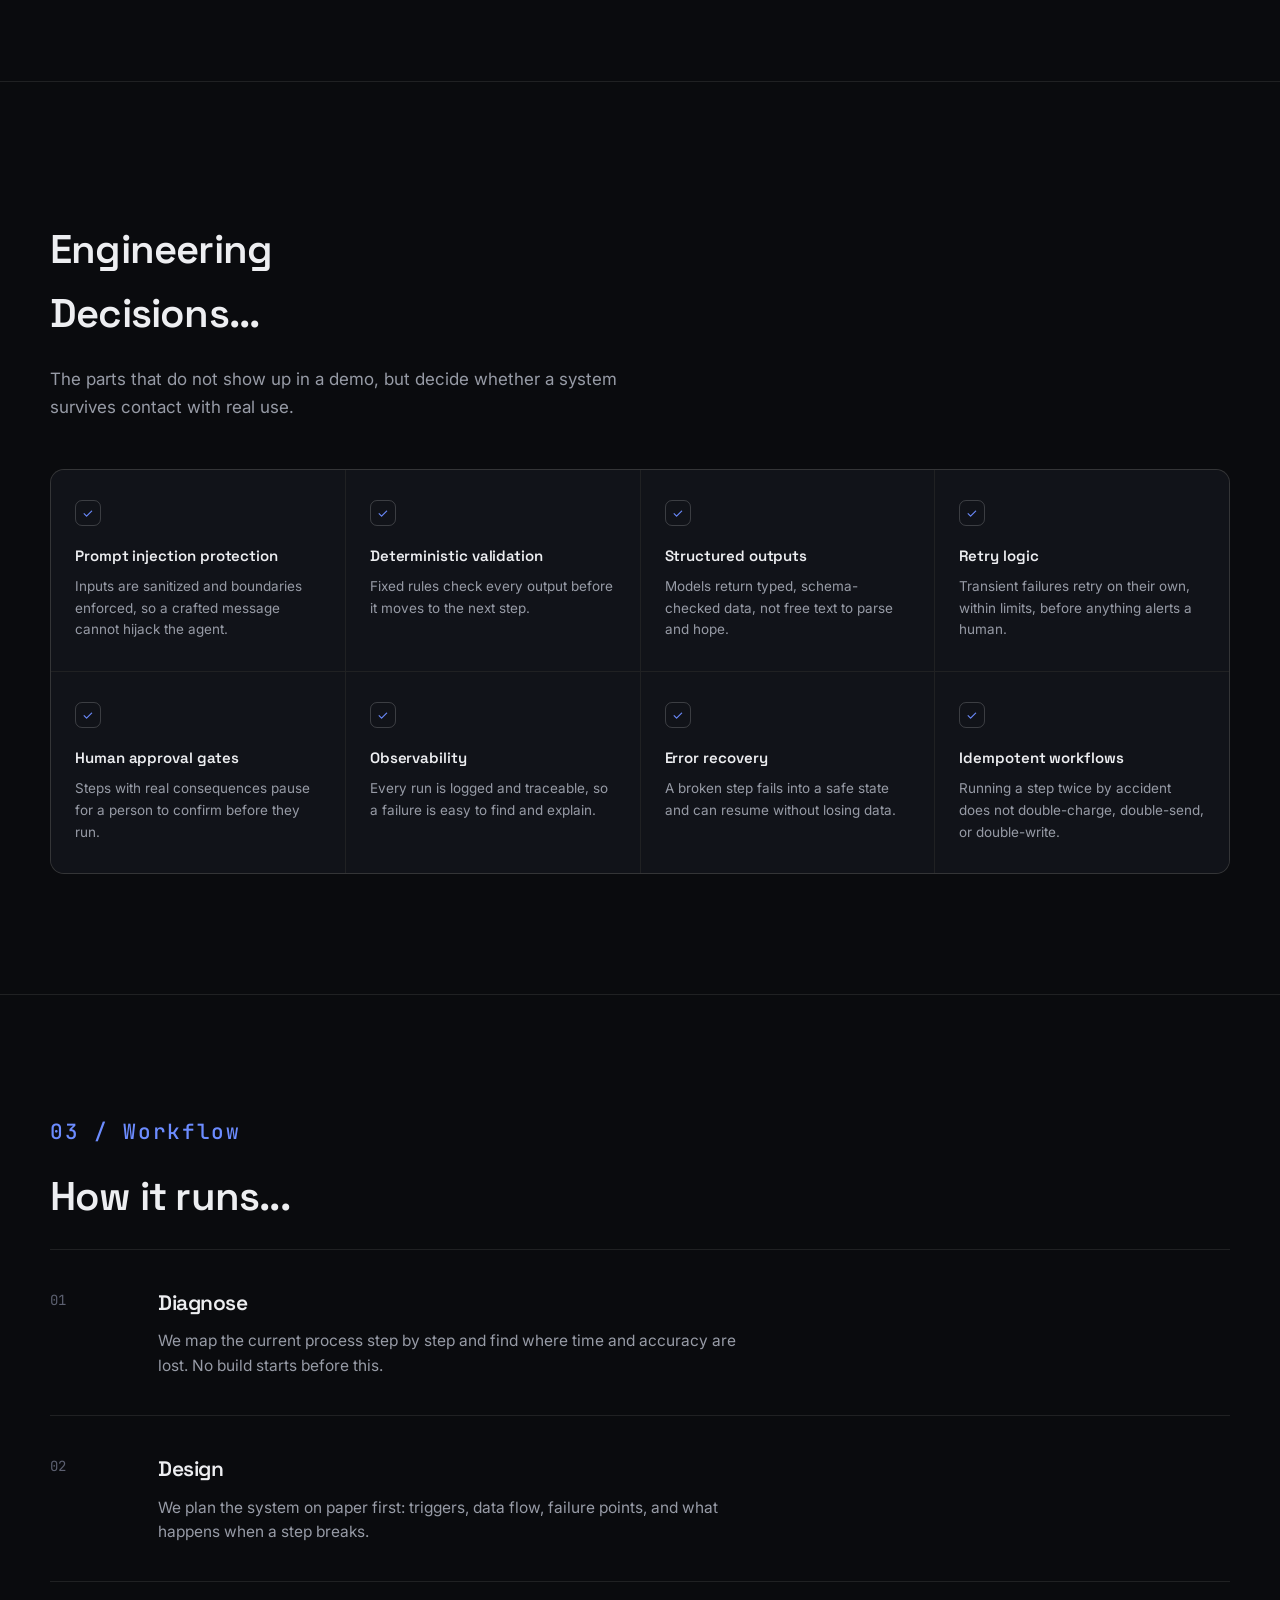
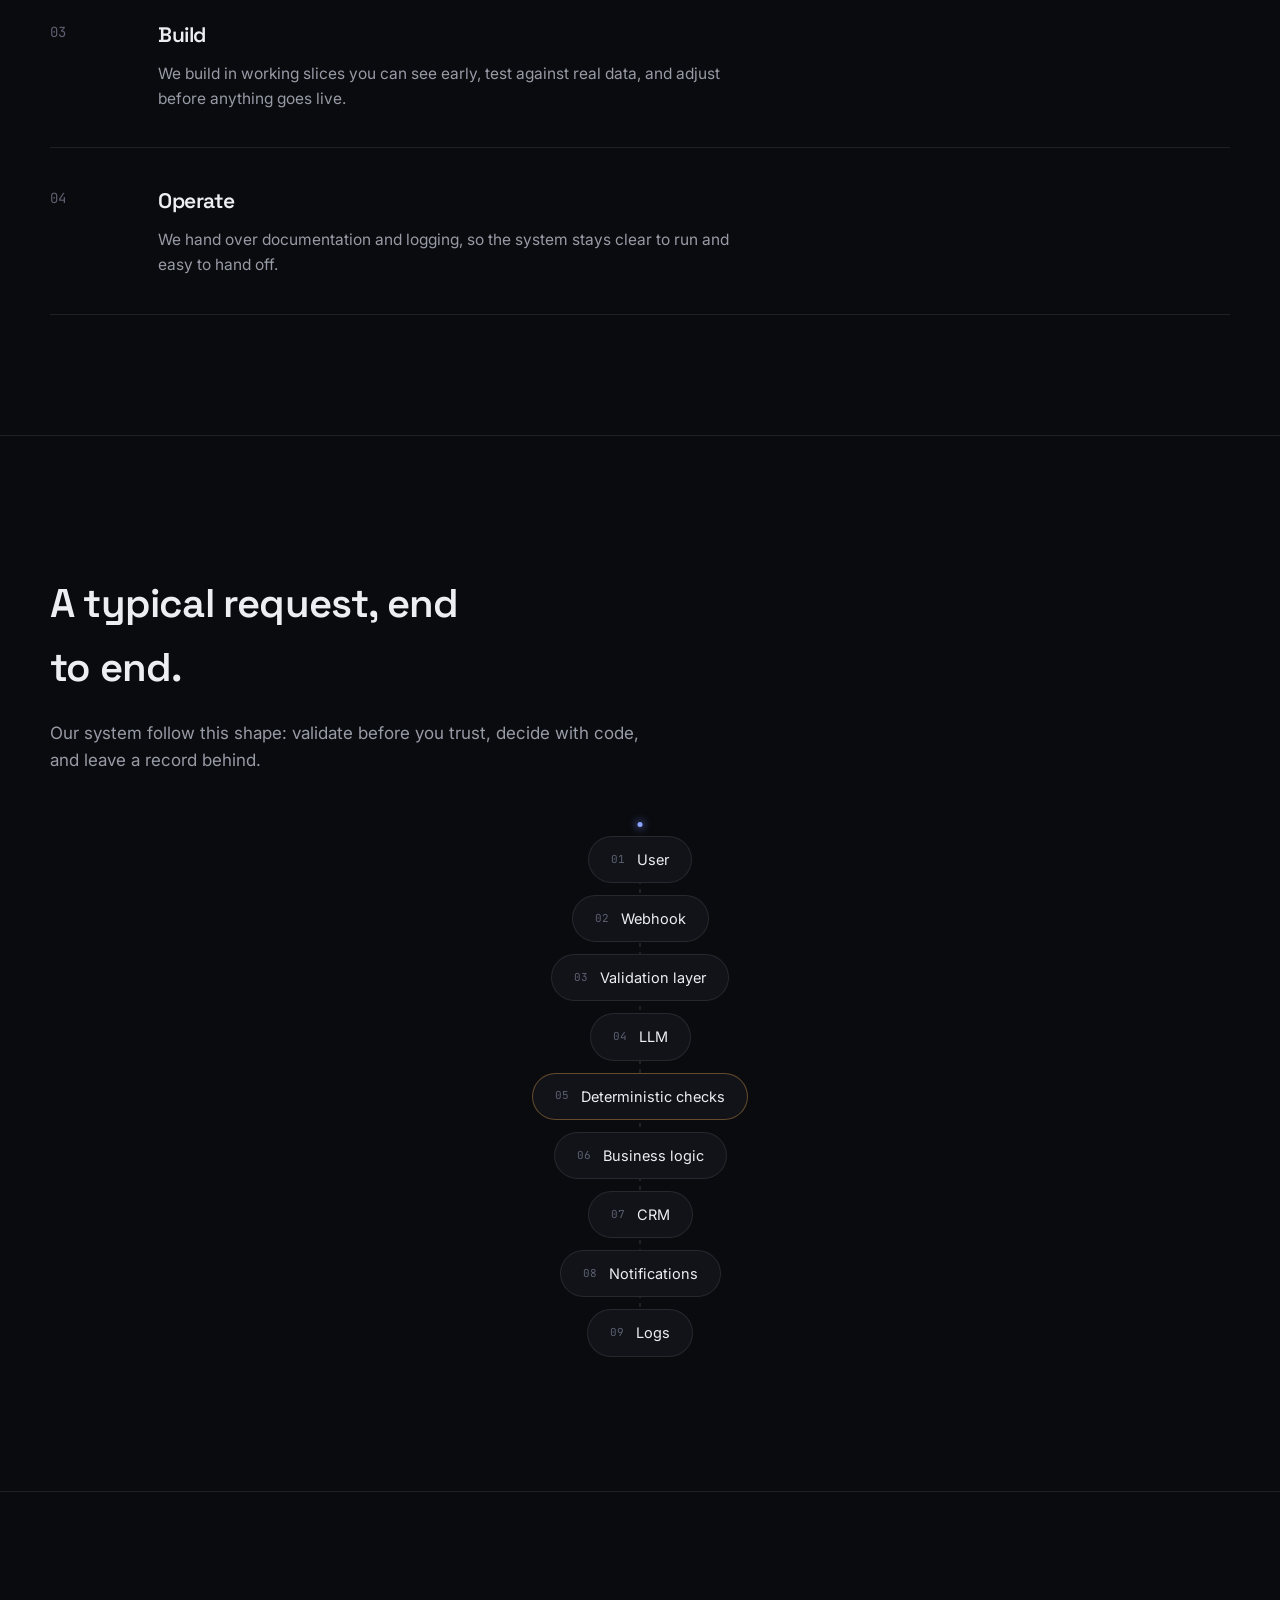
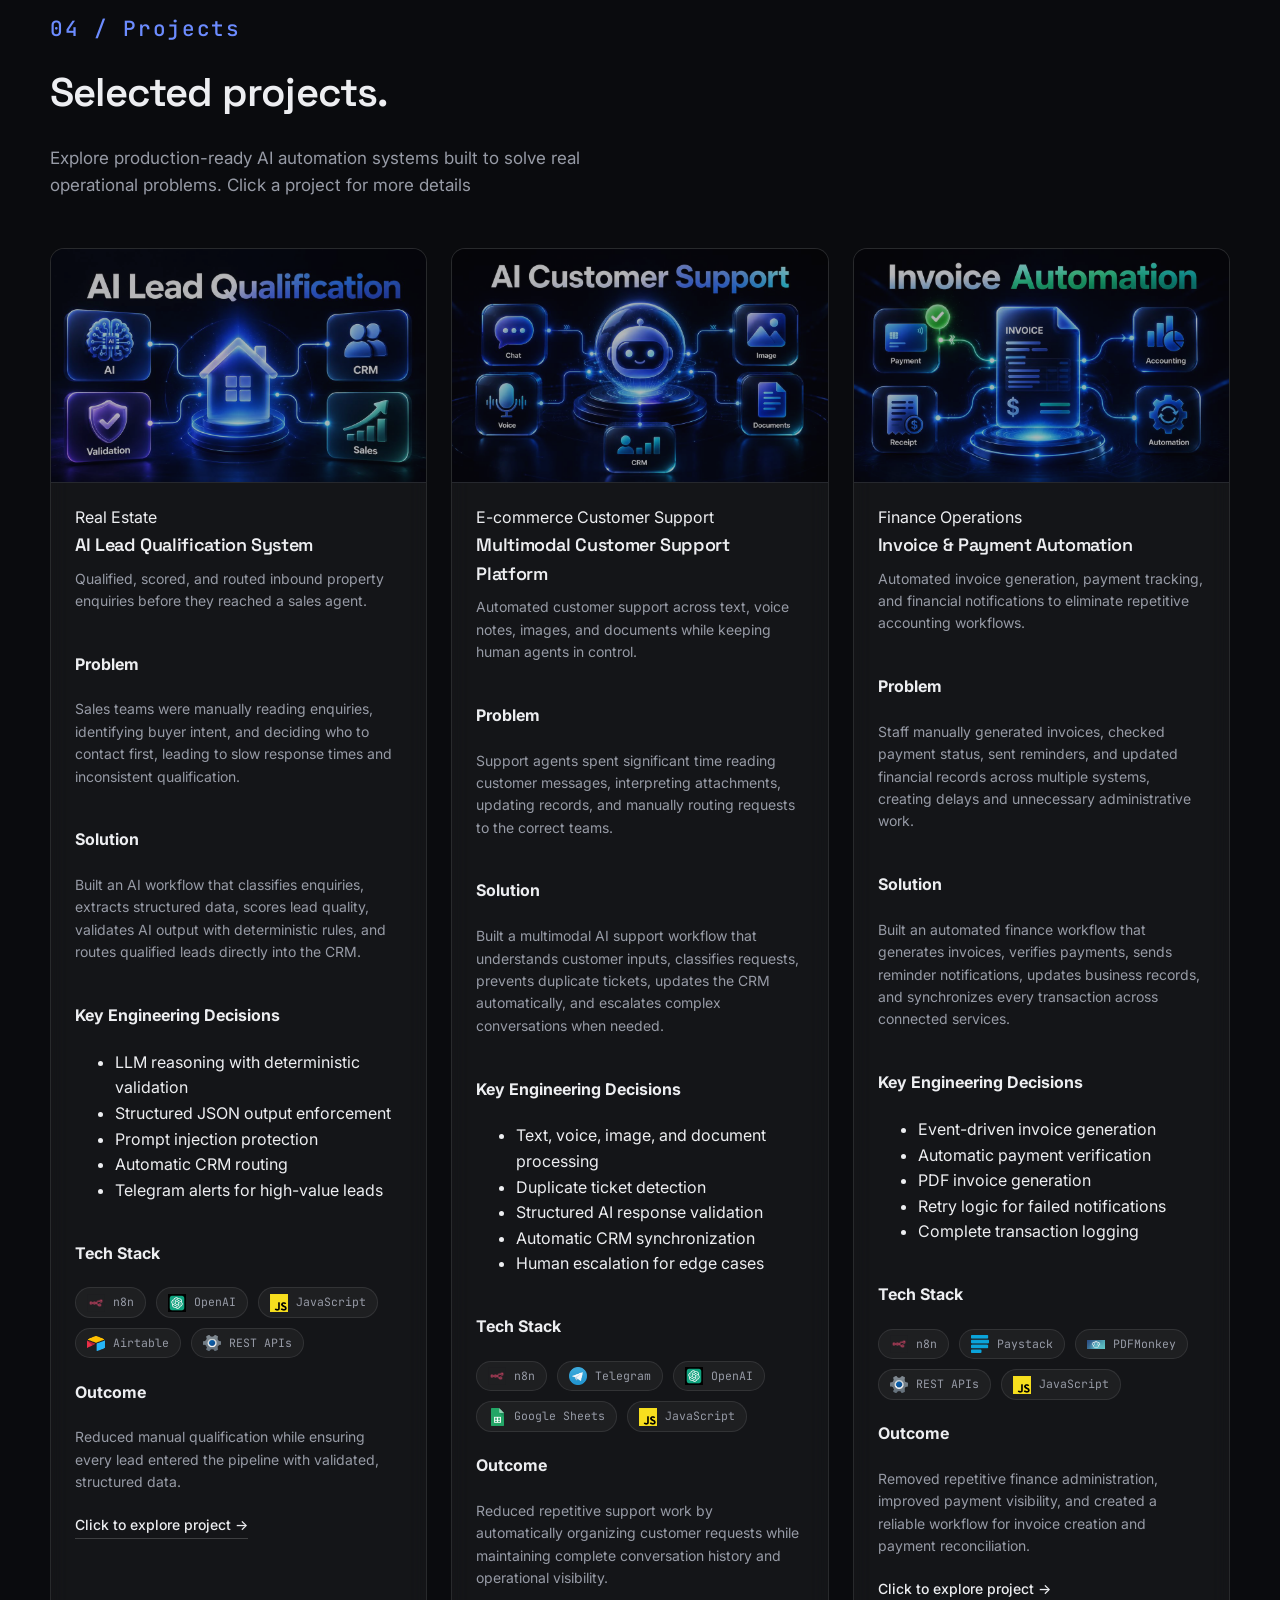
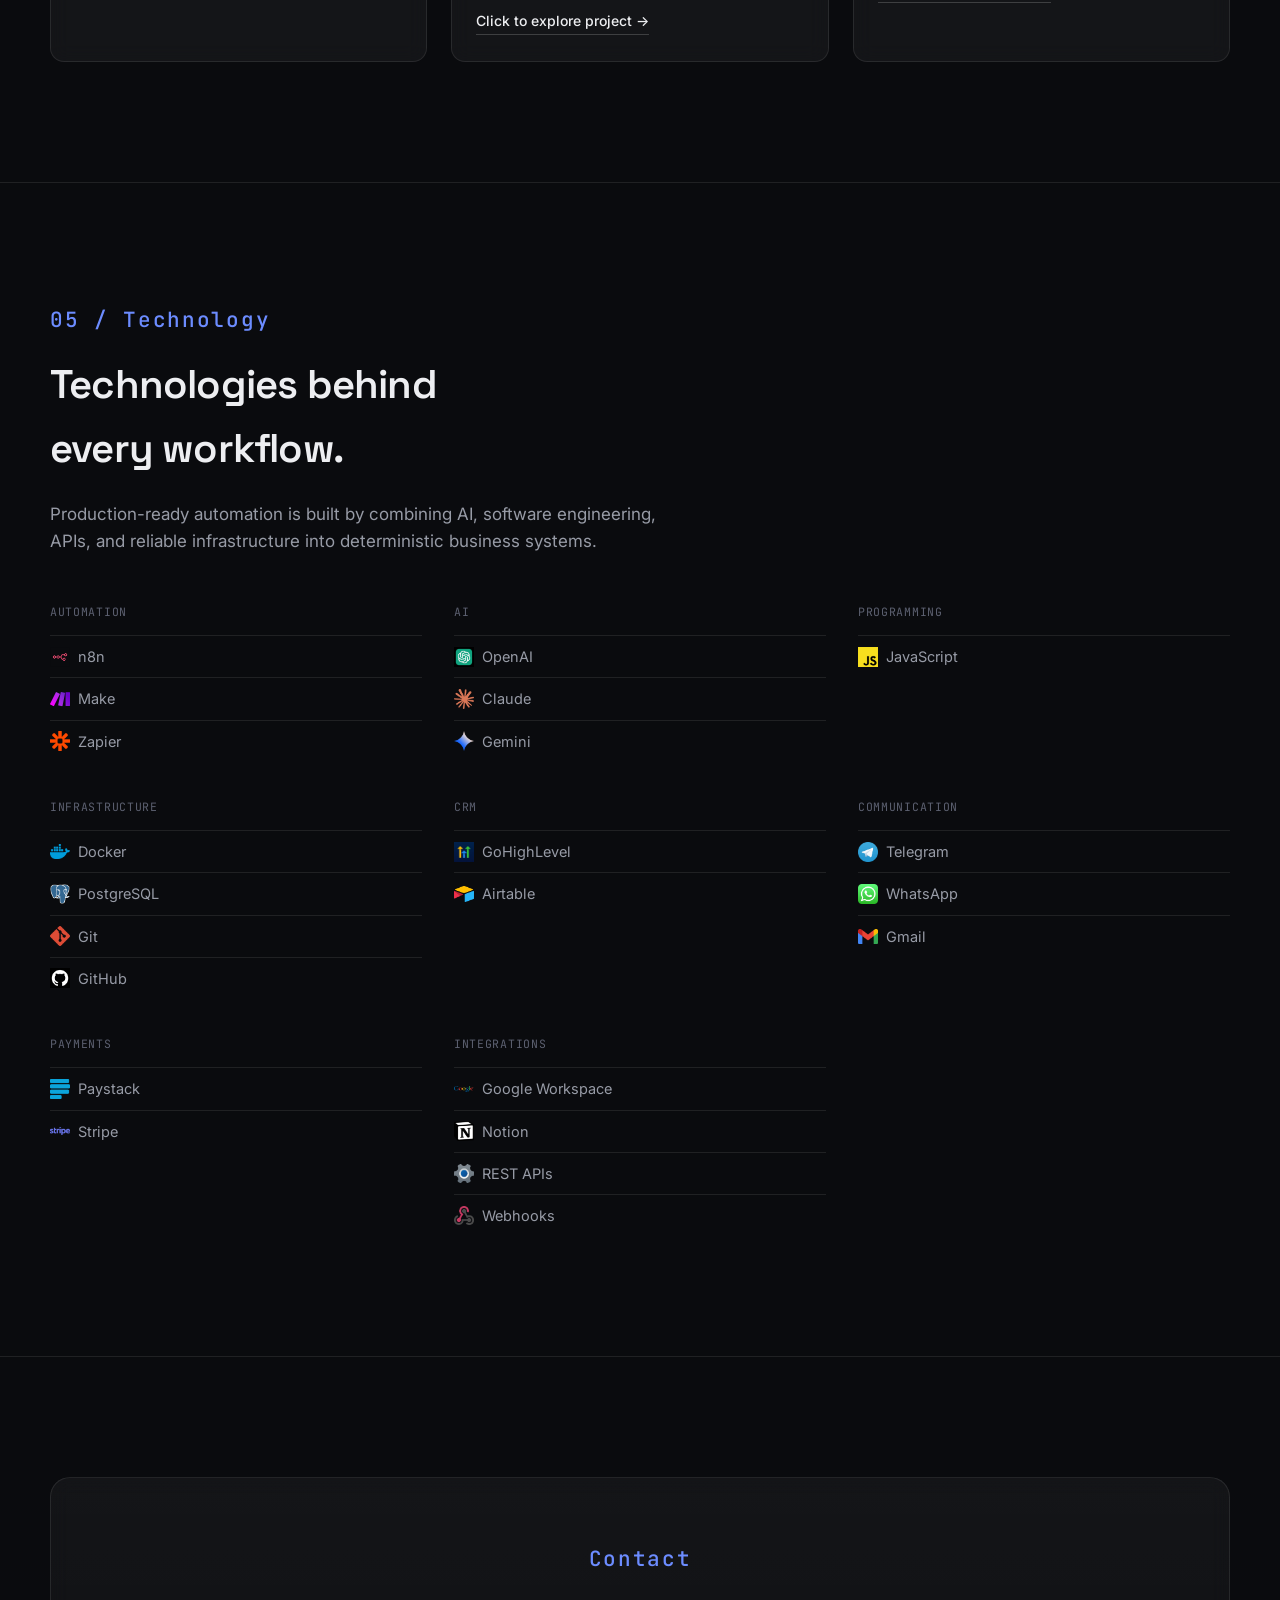
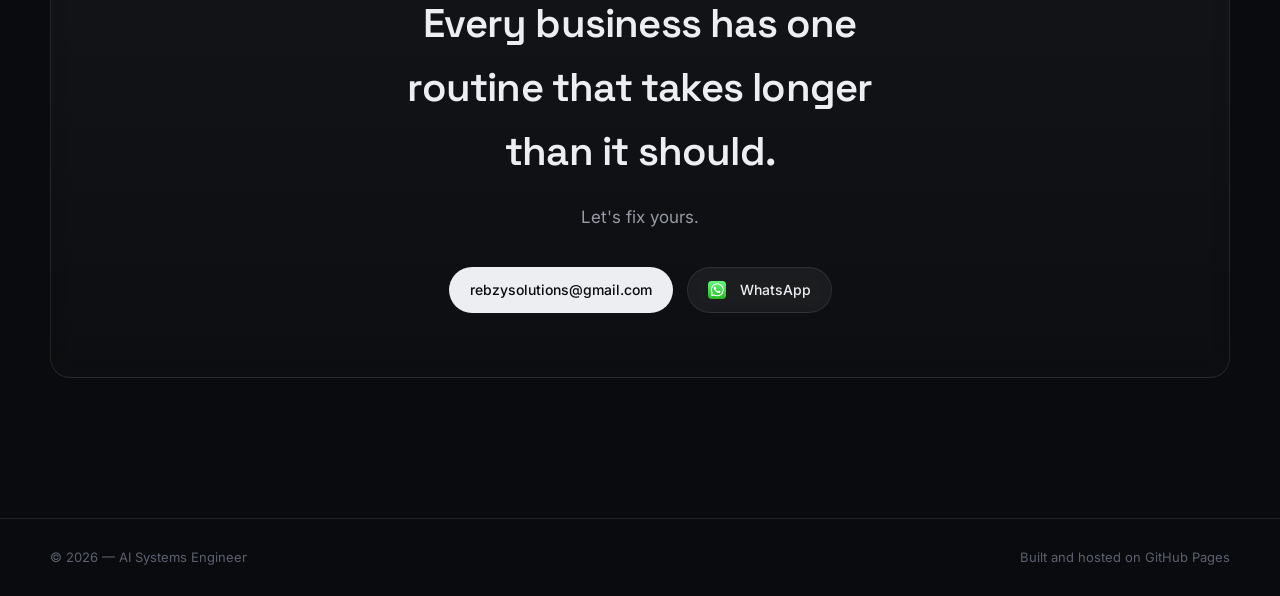
==== commit 7b05b861: "Update index.html" ====
--- a/index.html
+++ b/index.html
@@ -879,12 +879,16 @@
     Let's fix yours.
   </p>
 
- <div class="contact-actions">
+<div class="contact-actions">
   <a href="mailto:rebzysolutions@gmail.com" class="btn btn-primary">
     rebzysolutions@gmail.com
   </a>
 
-  <a href="https://wa.me/2348039501445" class="btn btn-ghost" target="_blank" rel="noopener noreferrer">
+  <a href="https://wa.me/2348039501445"
+     class="btn btn-ghost"
+     target="_blank"
+     rel="noopener noreferrer">
+    <img src="images/whatsapp.png" alt="" style="width: 18px; height: 18px; vertical-align: middle; margin-right: 6px;">
     WhatsApp
   </a>
 </div>
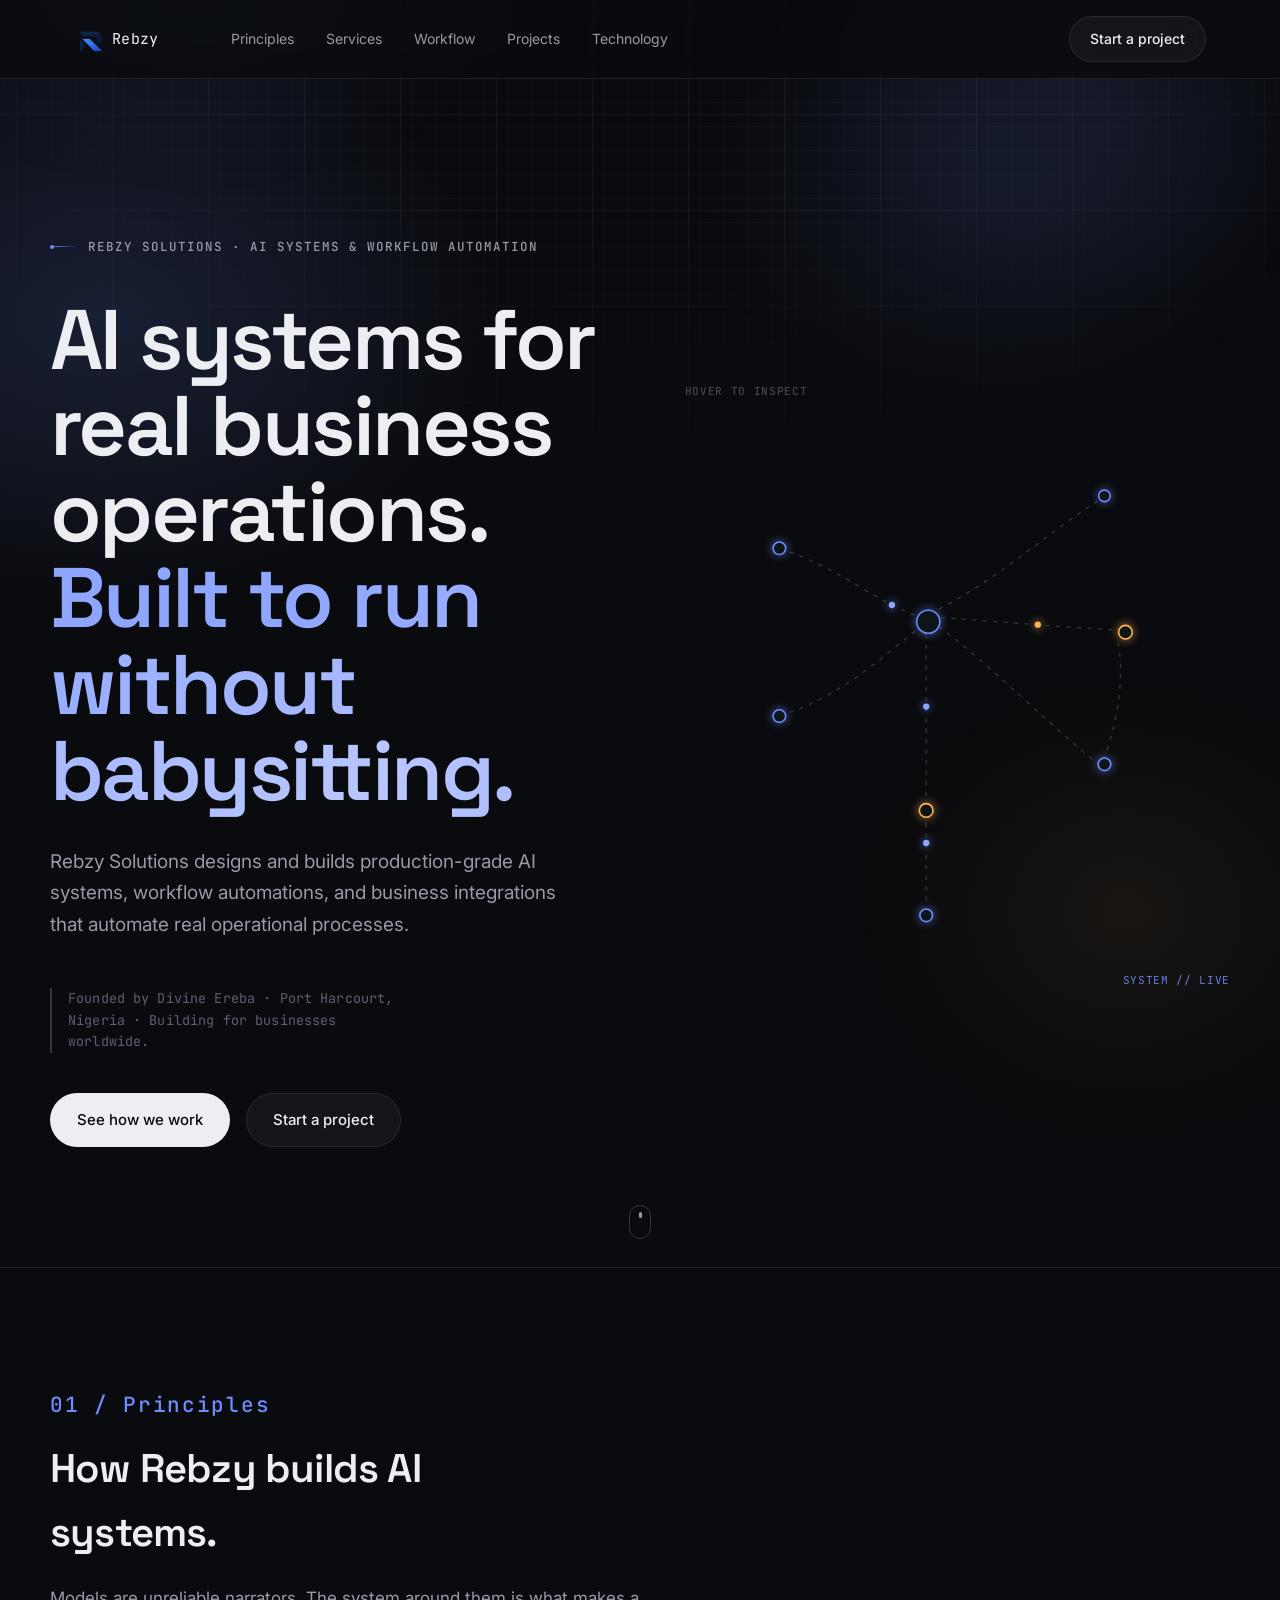
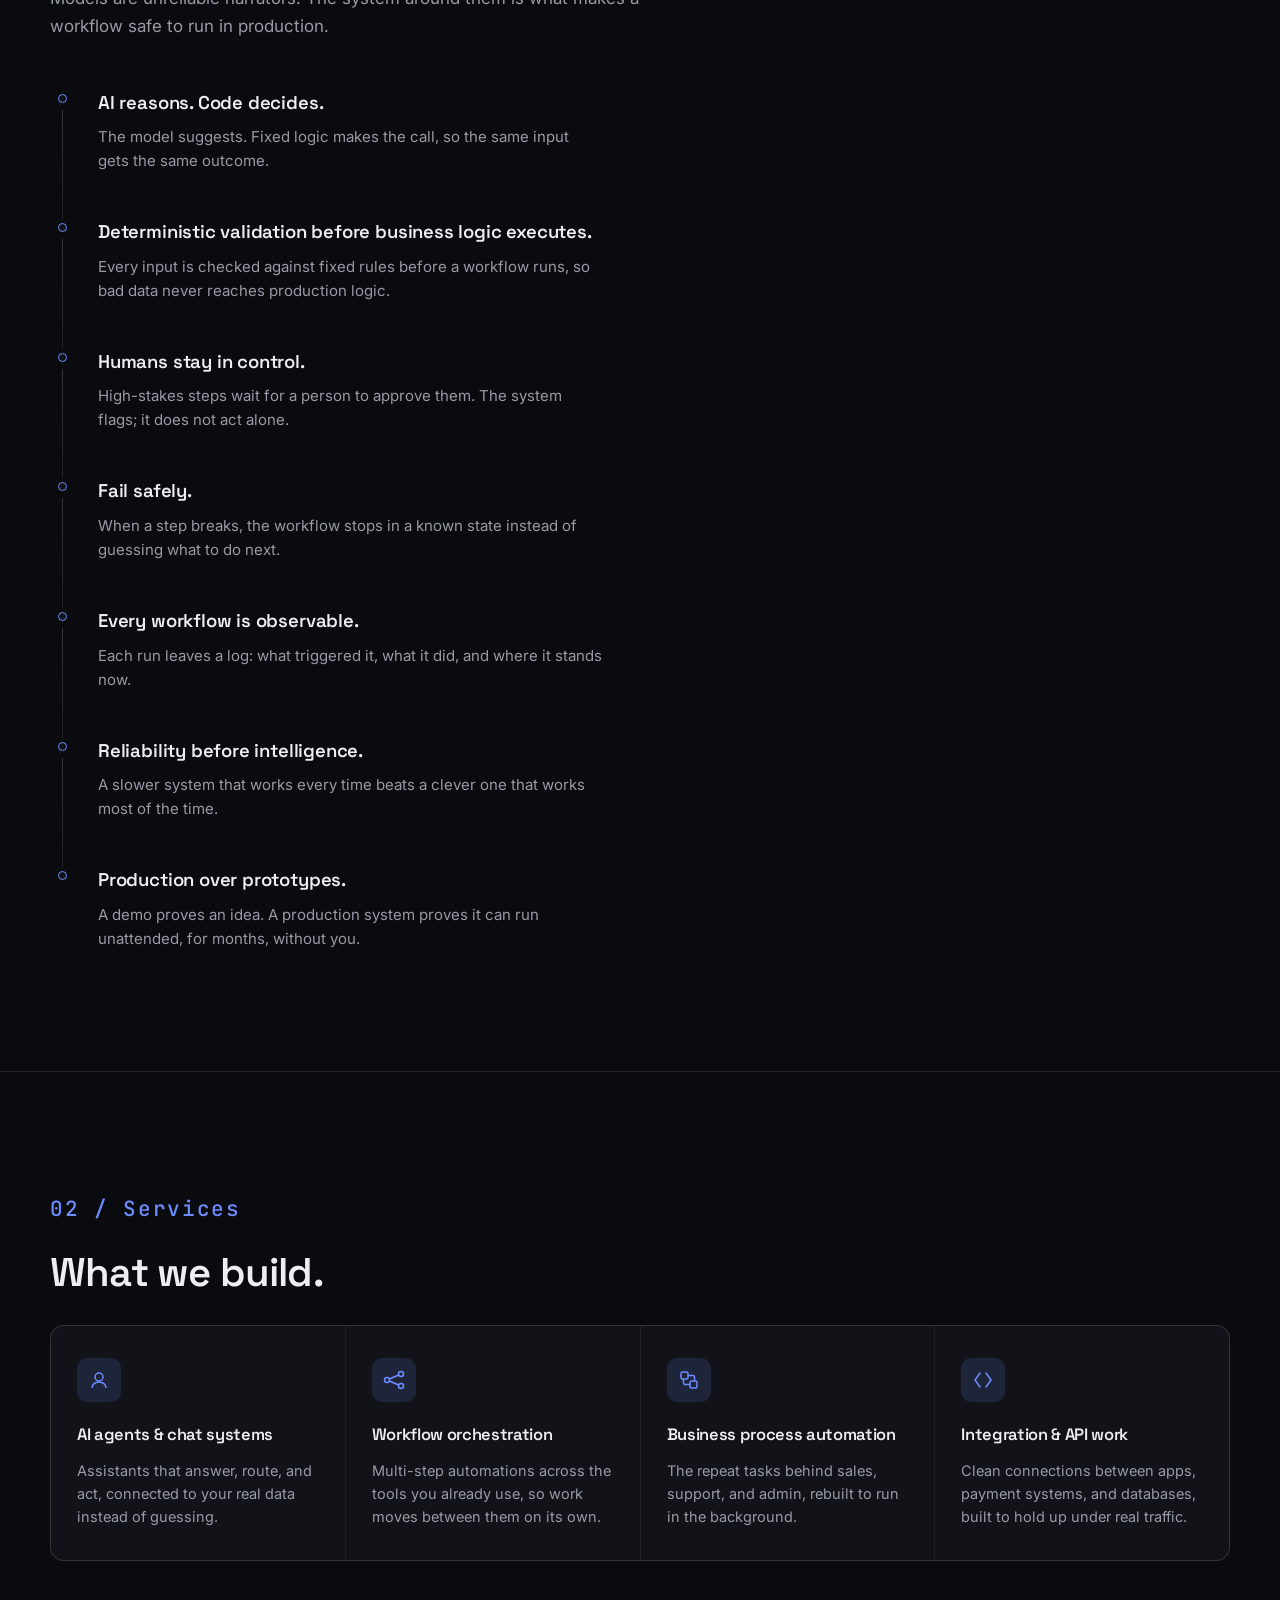
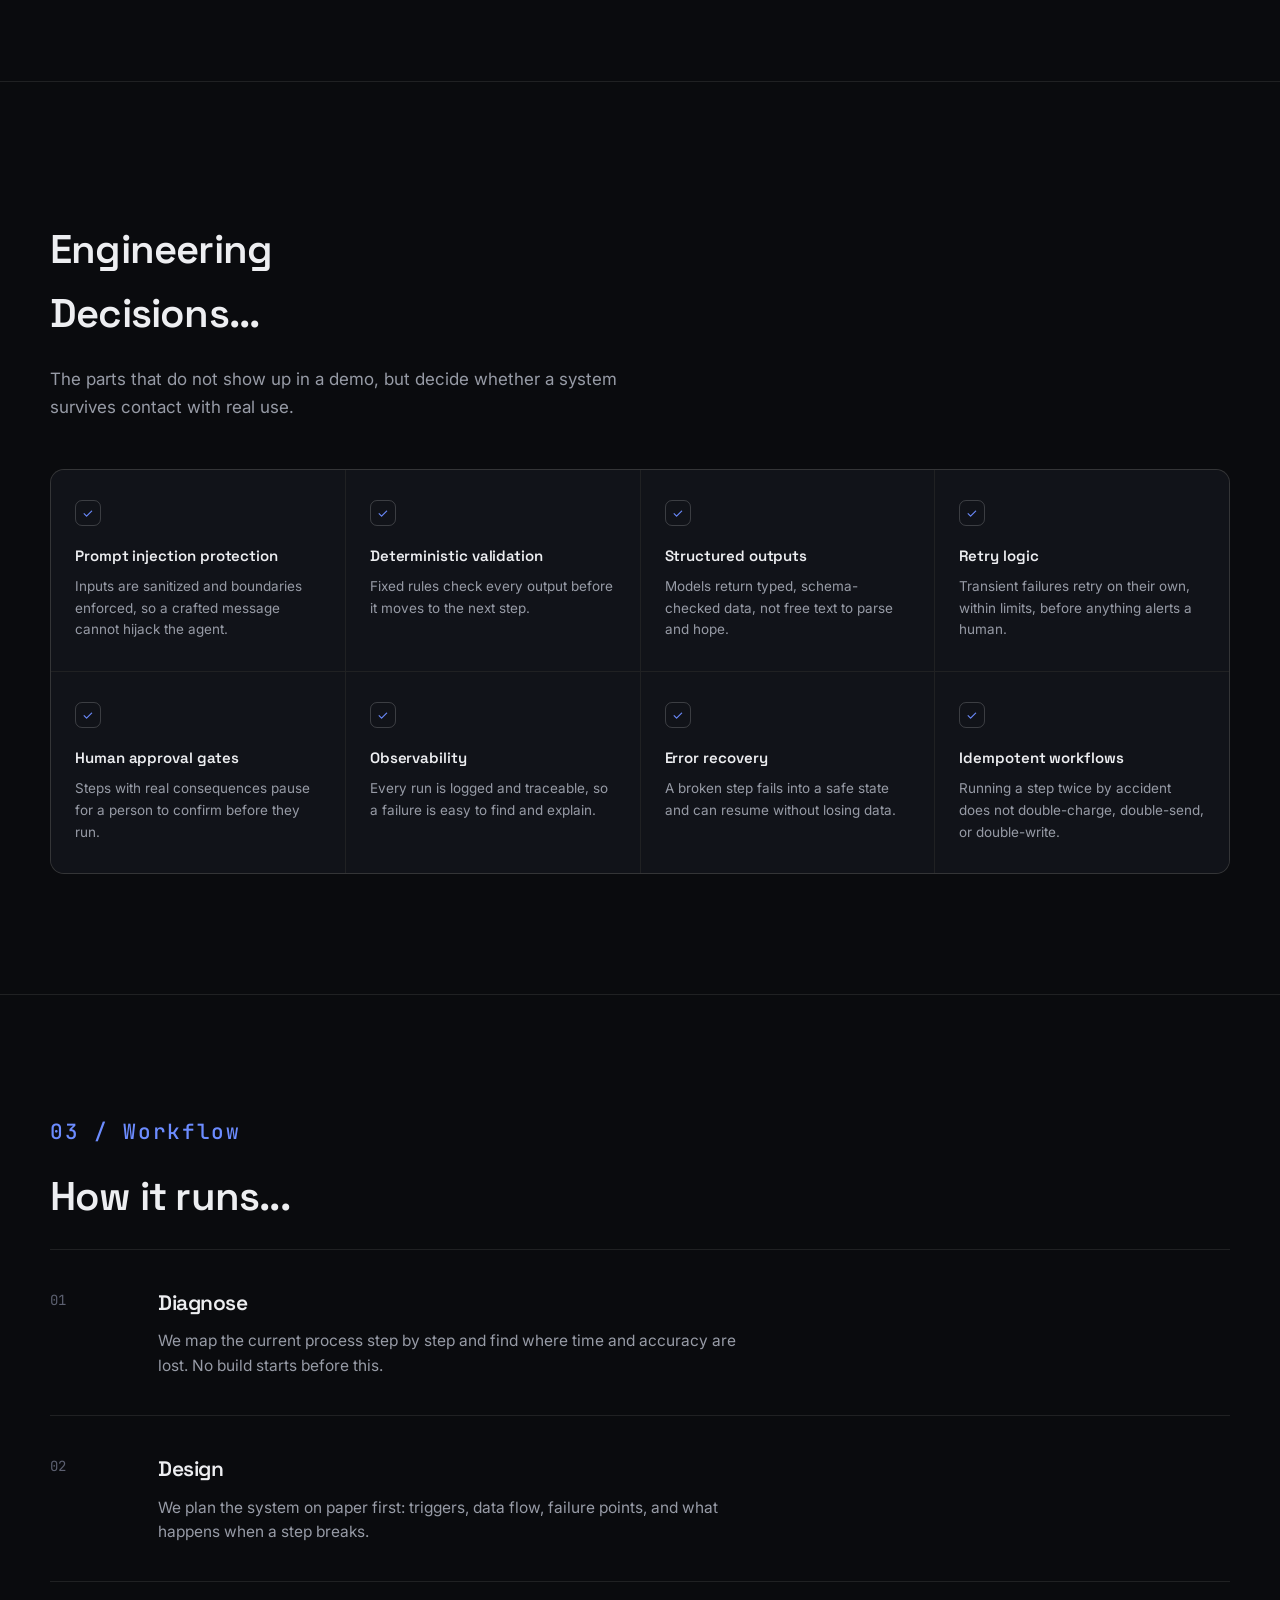
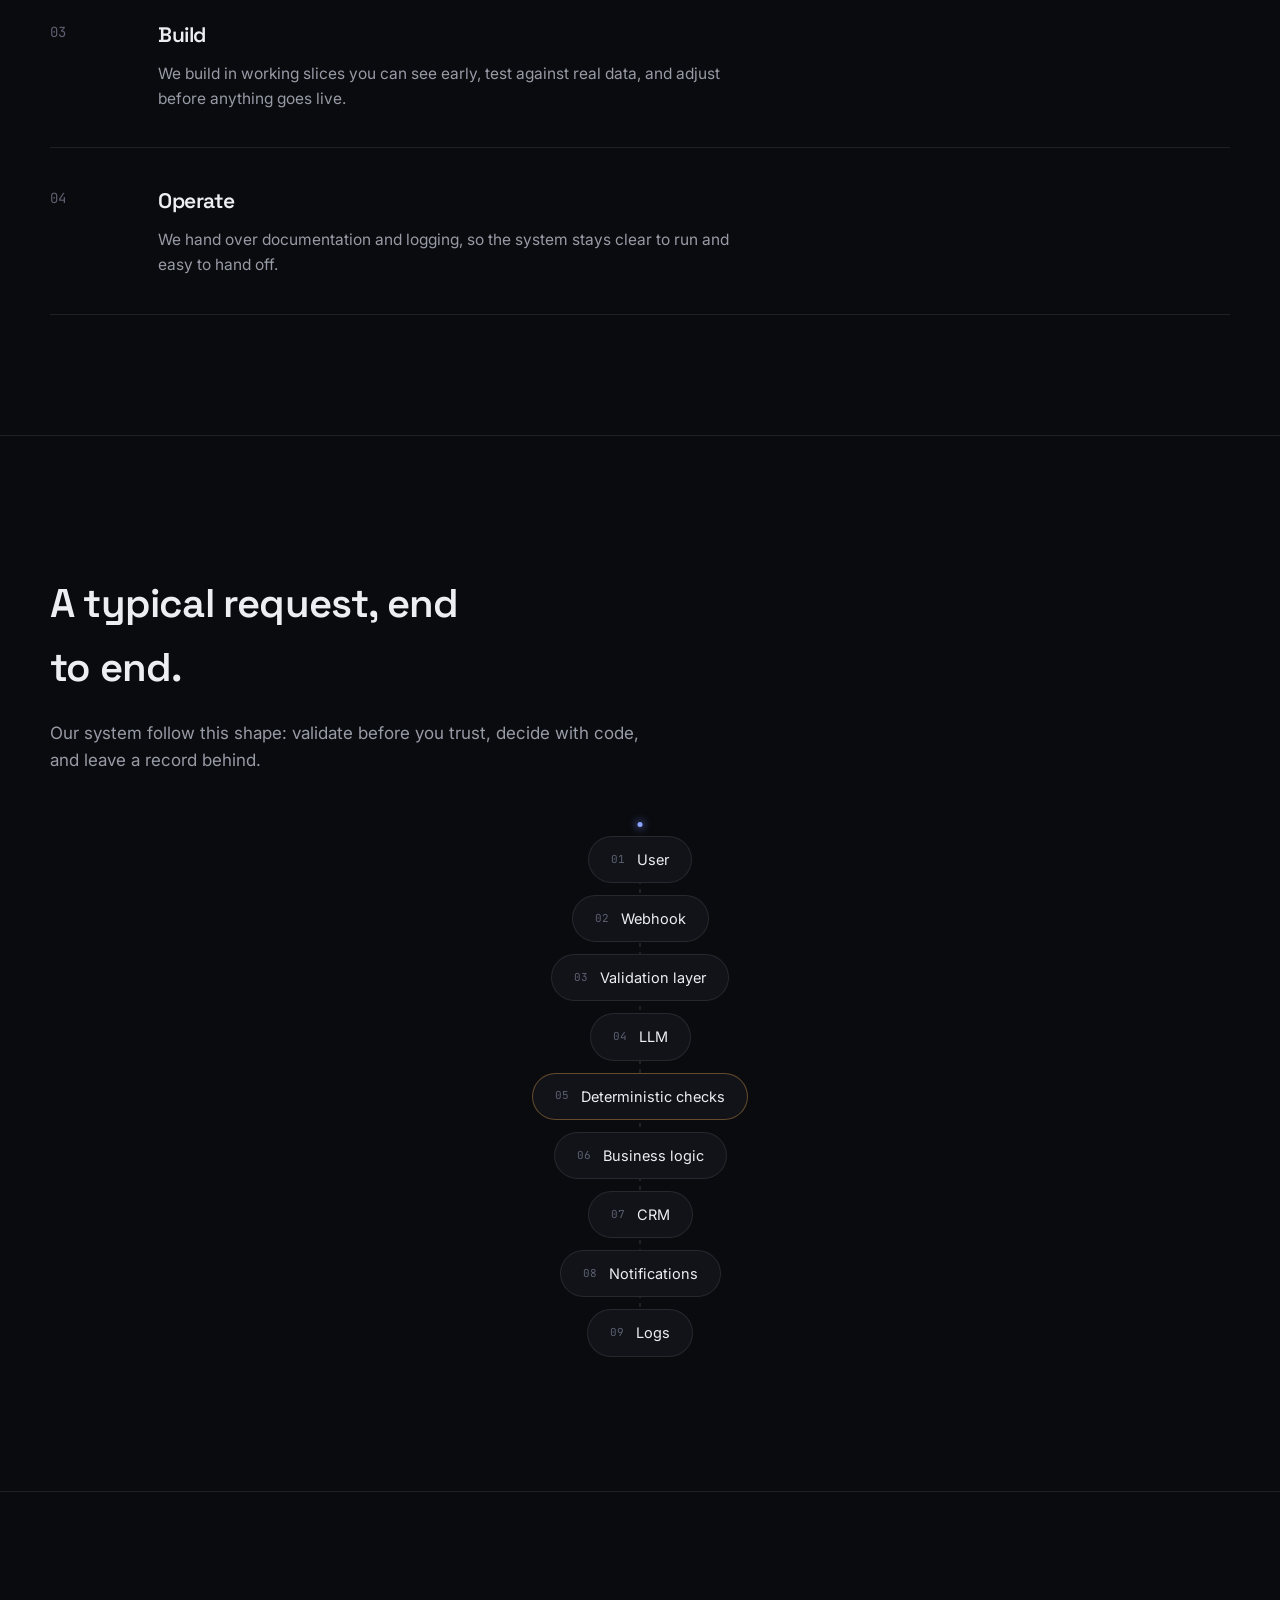
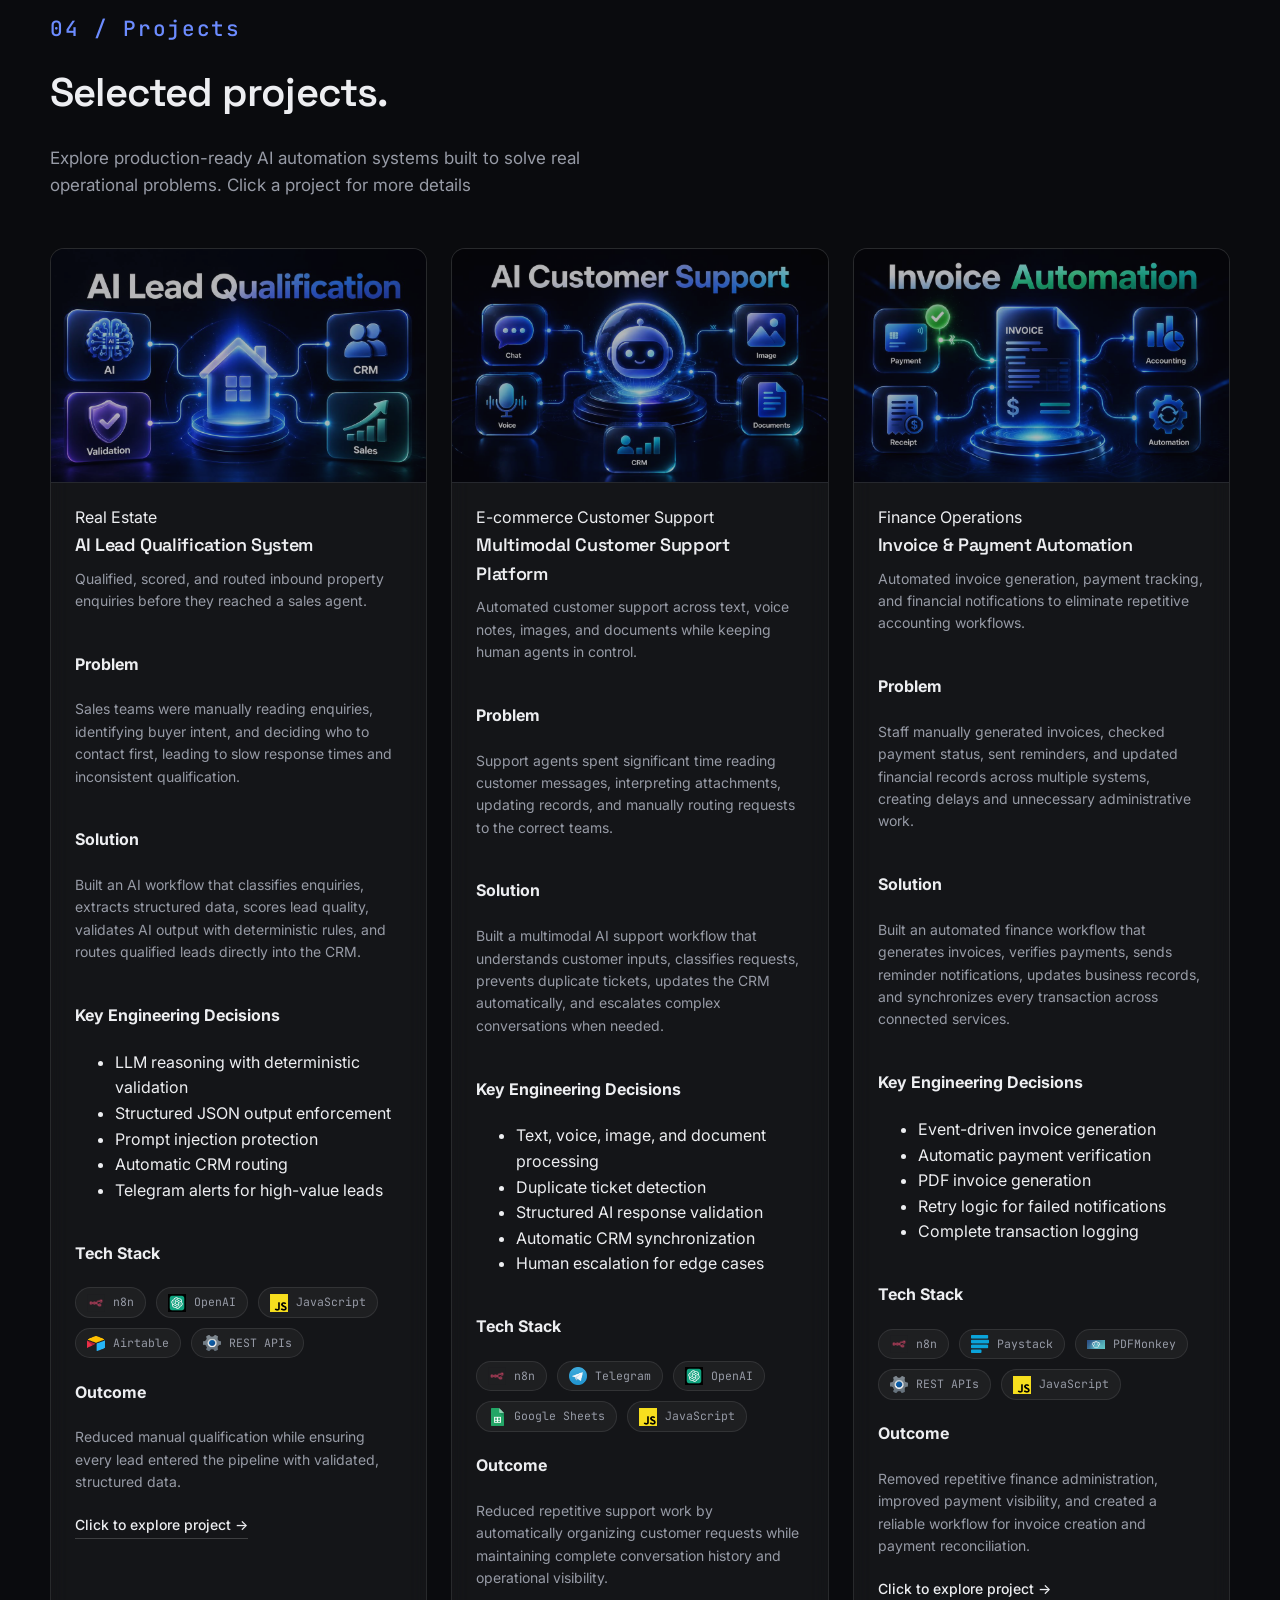
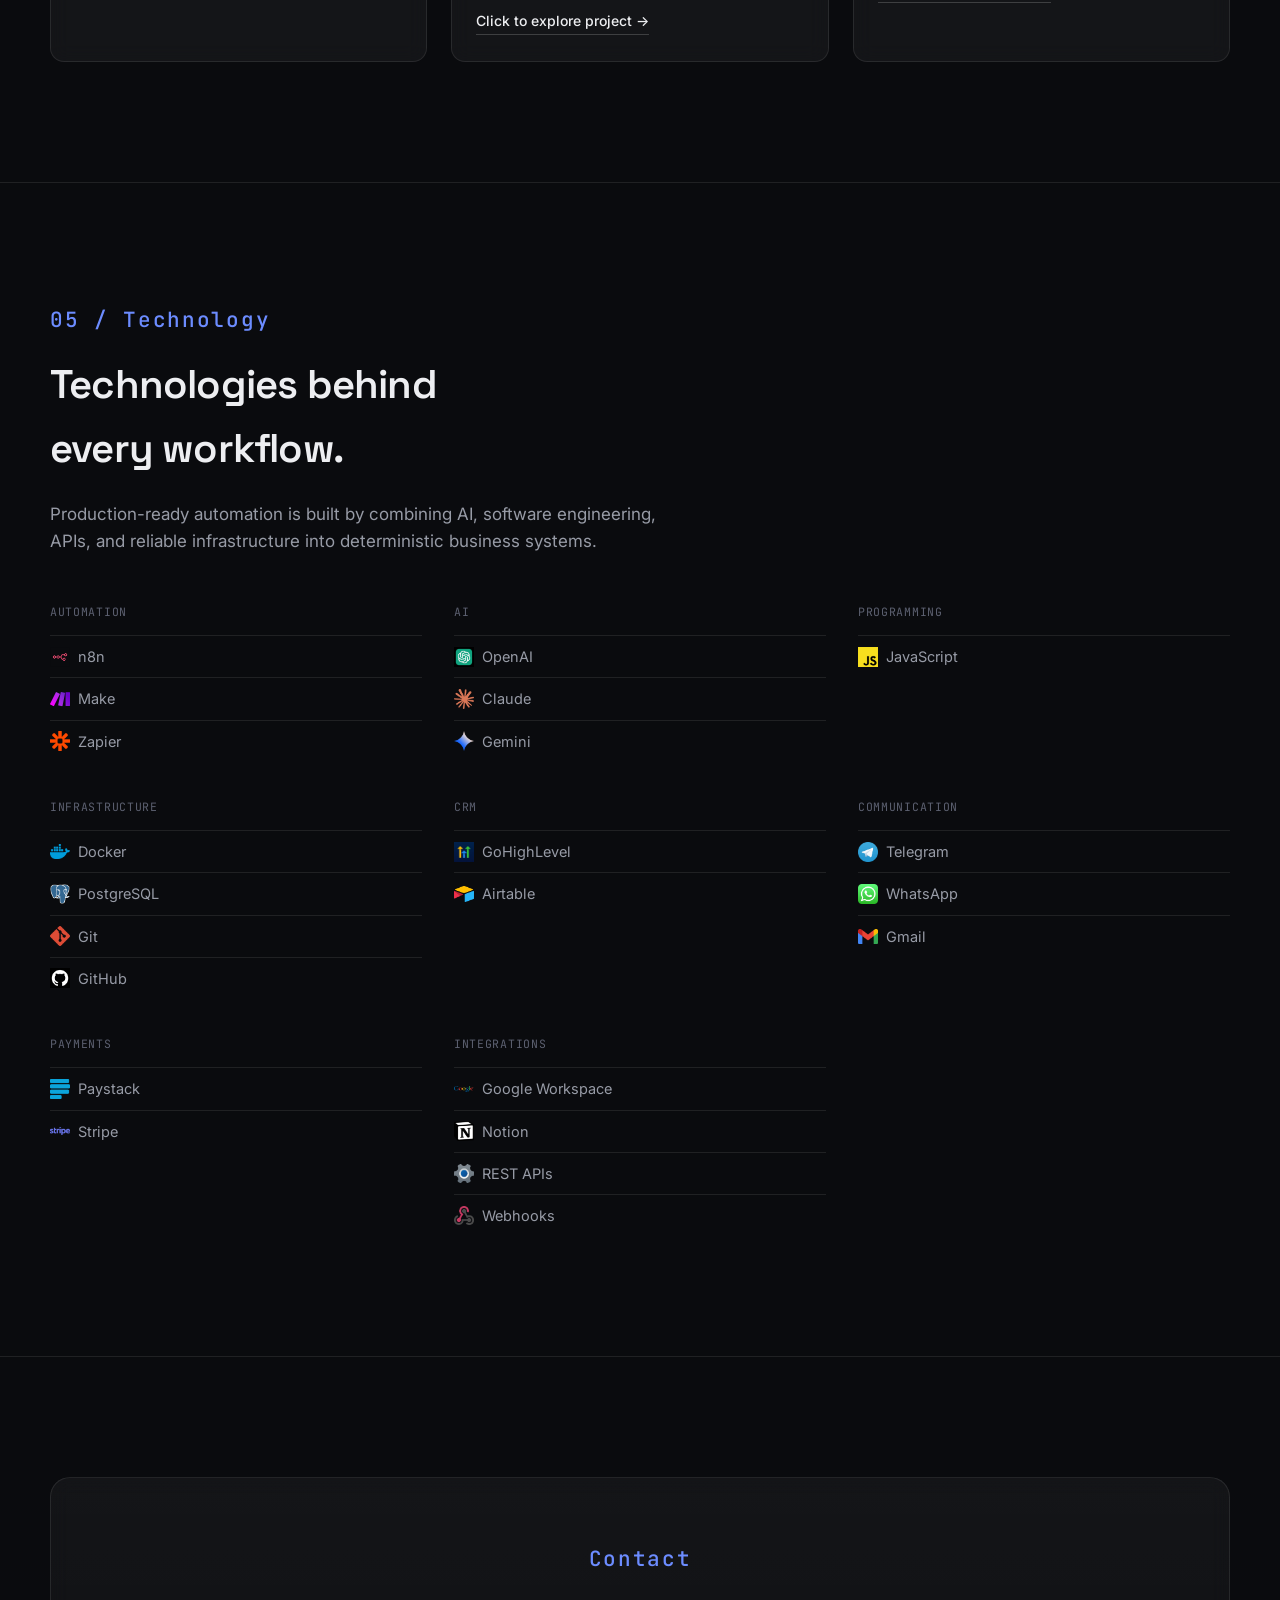
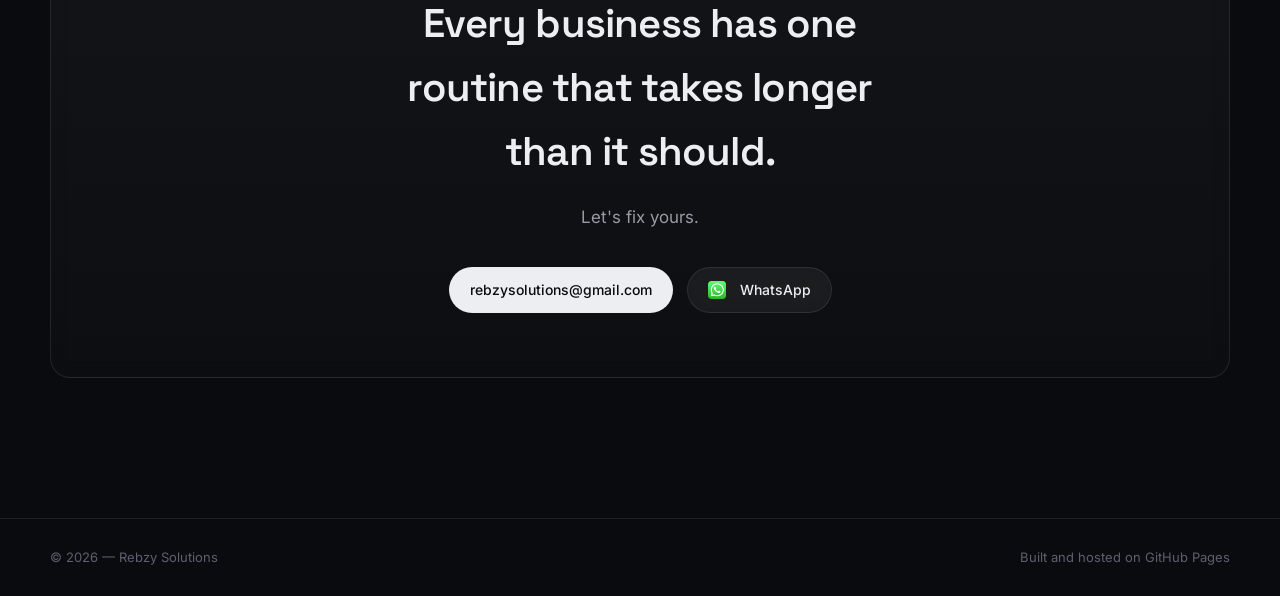
==== commit 82860e61: "Update index.html" ====
--- a/index.html
+++ b/index.html
@@ -3,21 +3,21 @@
 <head>
 <meta charset="UTF-8">
 <meta name="viewport" content="width=device-width, initial-scale=1.0">
+  <link rel="canonical" href="https://rebzysolutions.online/">
   <meta name="description" content="Rebzy Solutions builds production AI systems, workflow automations, and business integrations for real-world operations.">
 
 <meta property="og:title" content="Rebzy Solutions — AI Systems & Workflow Automation">
 <meta property="og:description" content="Production AI systems, workflow automation, and business integrations built for real-world operations.">
-<meta property="og:url" content="https://divine-ereba.github.io/">
+<meta property="og:url" content="https://rebzysolutions.online/">
 <meta property="og:type" content="website">
-<meta property="og:image" content="https://divine-ereba.github.io/images/social-preview.jpg">
+<meta property="og:image" content="https://rebzysolutions.online/images/social-preview.jpg">
 
 <meta name="twitter:card" content="summary_large_image">
 <meta name="twitter:title" content="Rebzy Solutions — AI Systems & Workflow Automation">
 <meta name="twitter:description" content="Production AI systems, workflow automation, and business integrations built for real-world operations.">
-<meta name="twitter:image" content="https://divine-ereba.github.io/images/social-preview.jpg">
+<meta name="twitter:image" content="https://rebzysolutions.online/images/social-preview.jpg">
 
 <title>Rebzy Solutions — AI Systems & Workflow Automation</title>
-<meta name="description" content="Production AI systems, reliable agents, workflow orchestration, and business automation engineered for real-world operations.">
 
 <link rel="preconnect" href="https://fonts.googleapis.com">
 <link rel="preconnect" href="https://fonts.gstatic.com" crossorigin>
@@ -900,7 +900,7 @@
 
 <footer class="footer">
   <div class="footer-inner">
-    <span>© <span id="year"></span> — AI Systems Engineer</span>
+    <span>© <span id="year"></span> — Rebzy Solutions</span>
     <span>Built and hosted on GitHub Pages</span>
   </div>
 </footer>
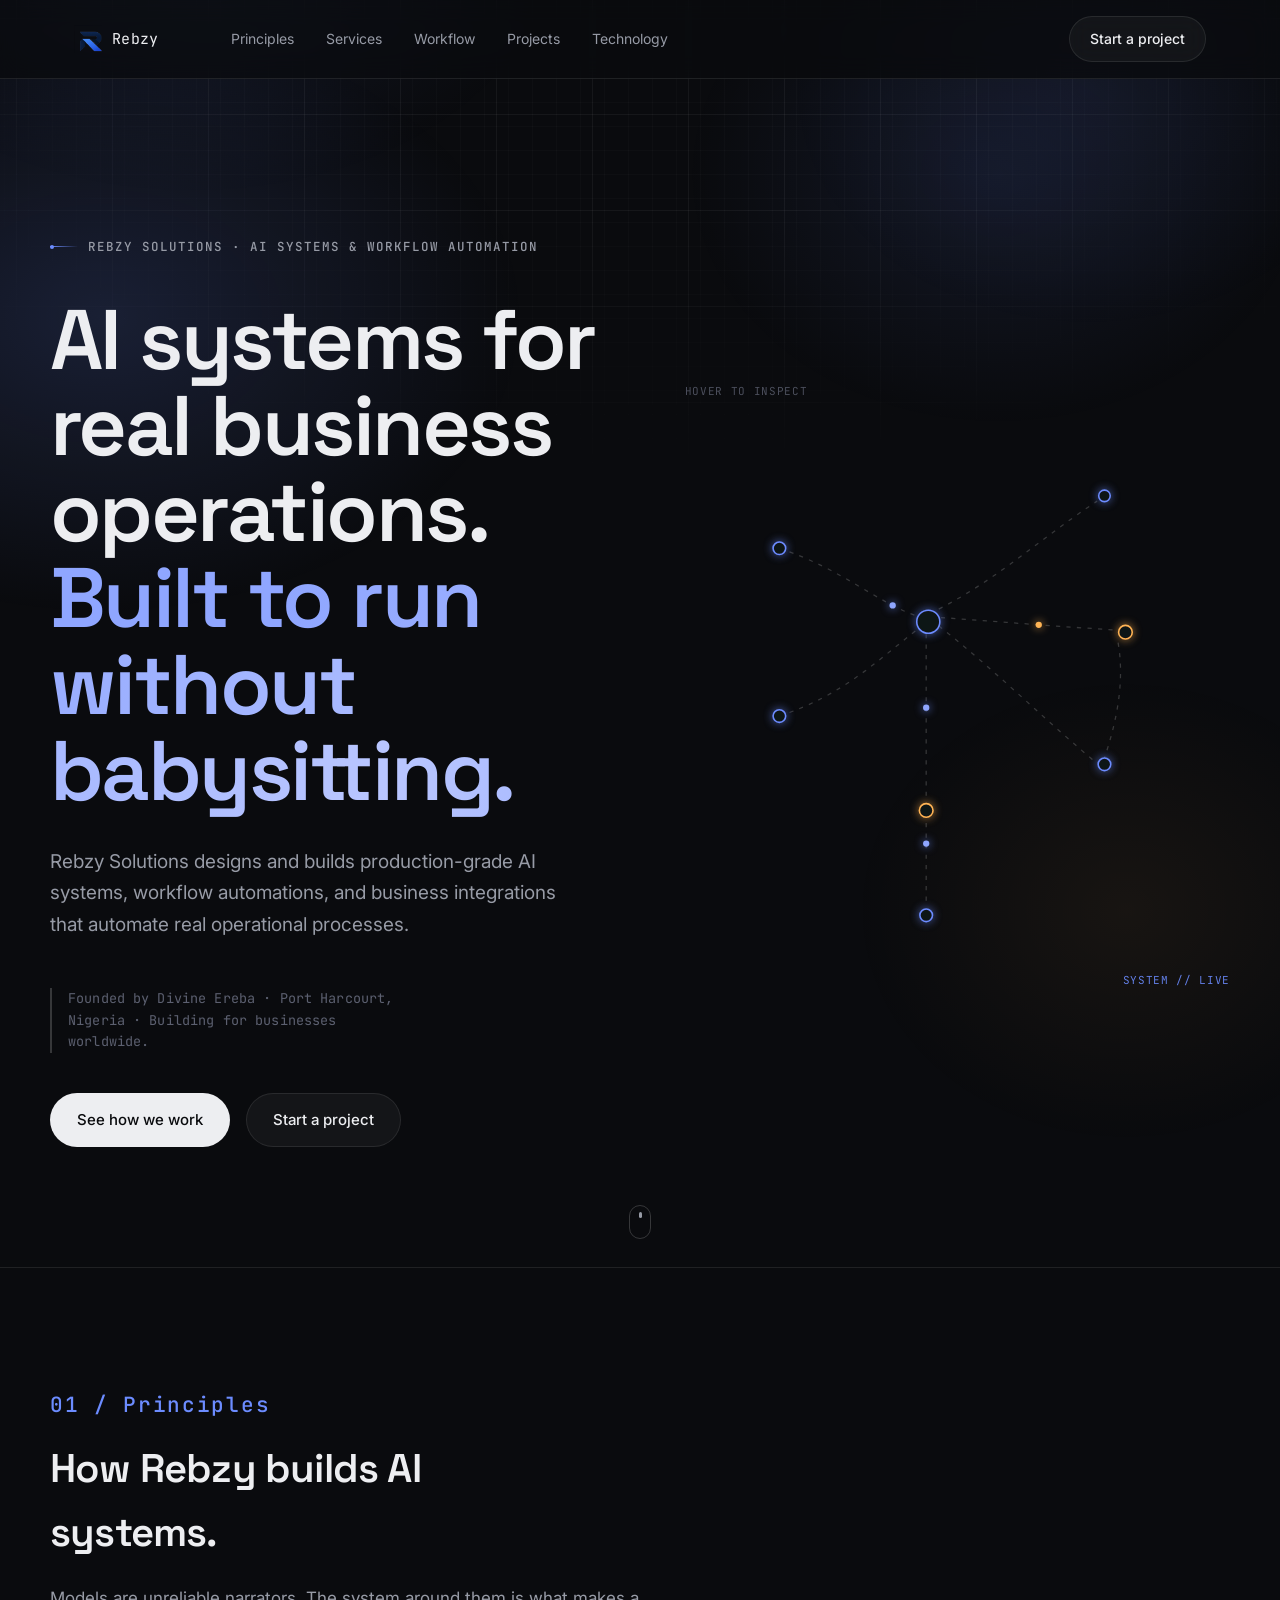
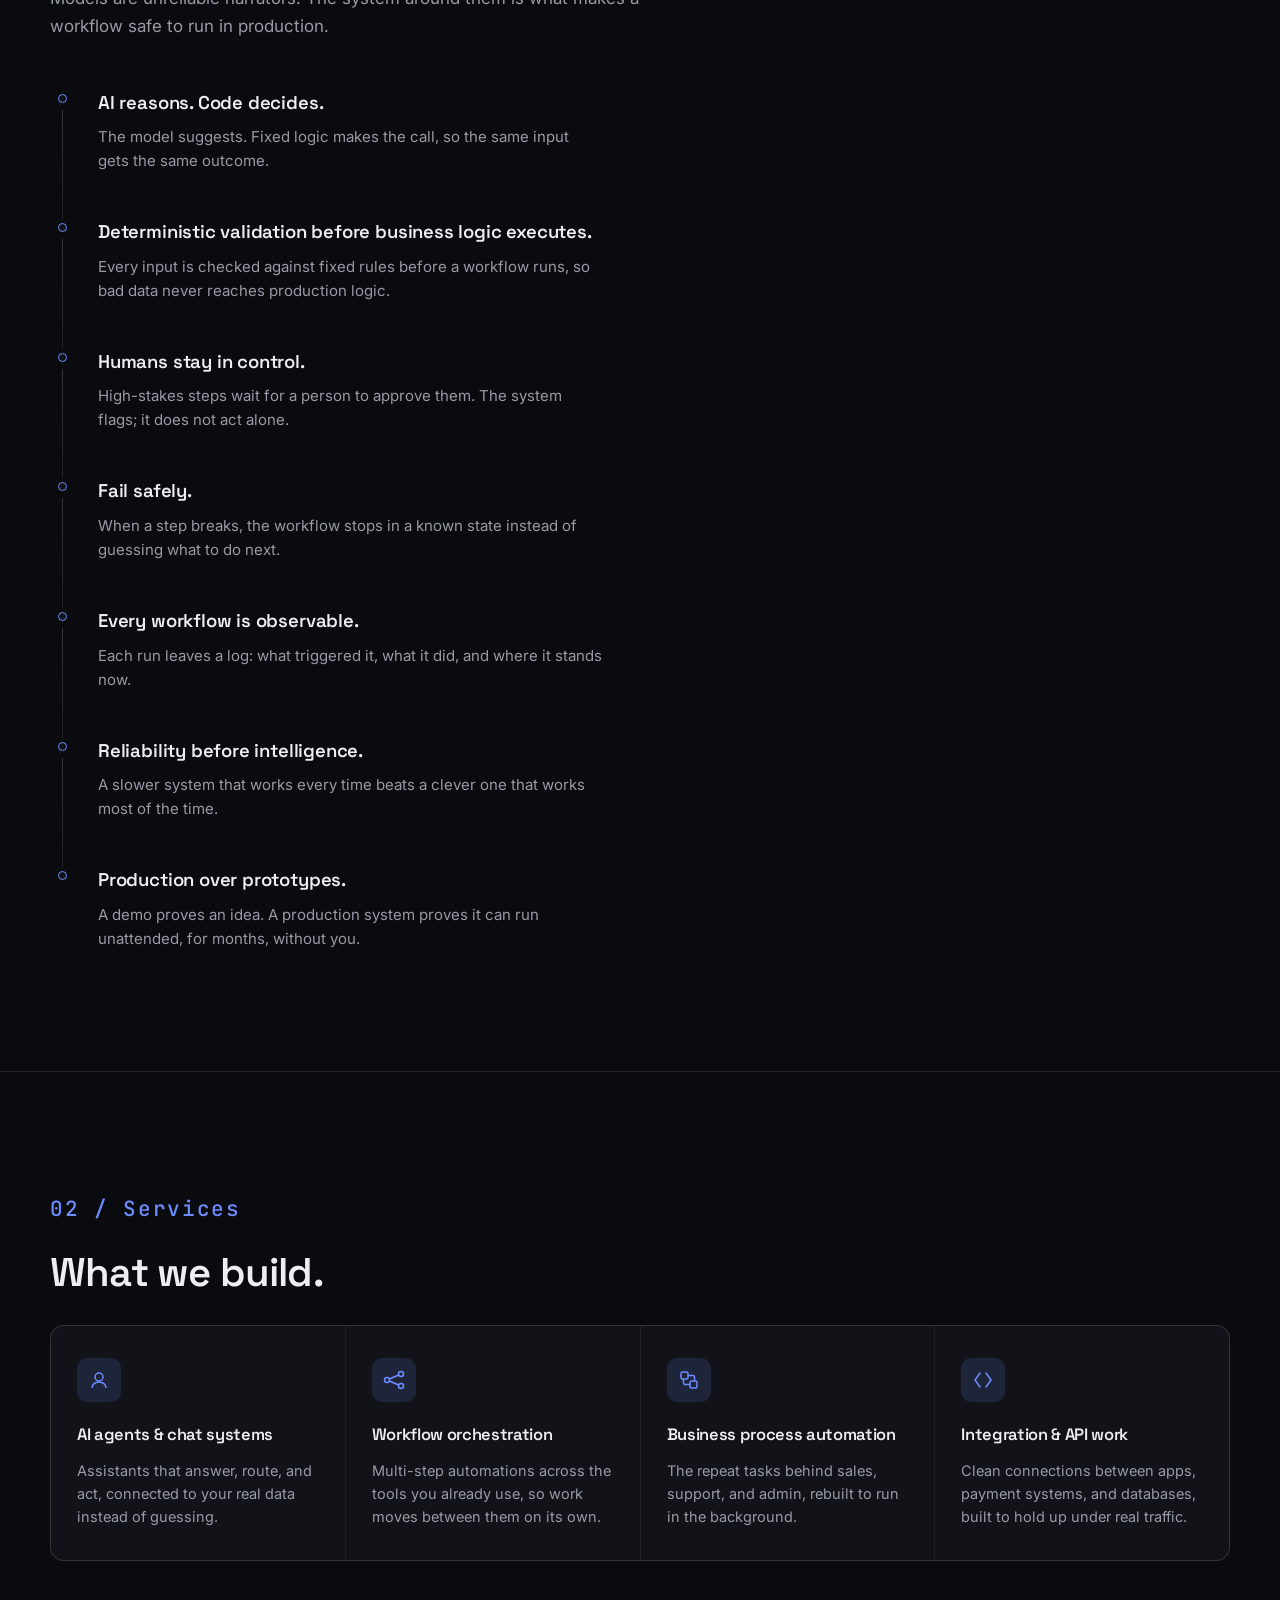
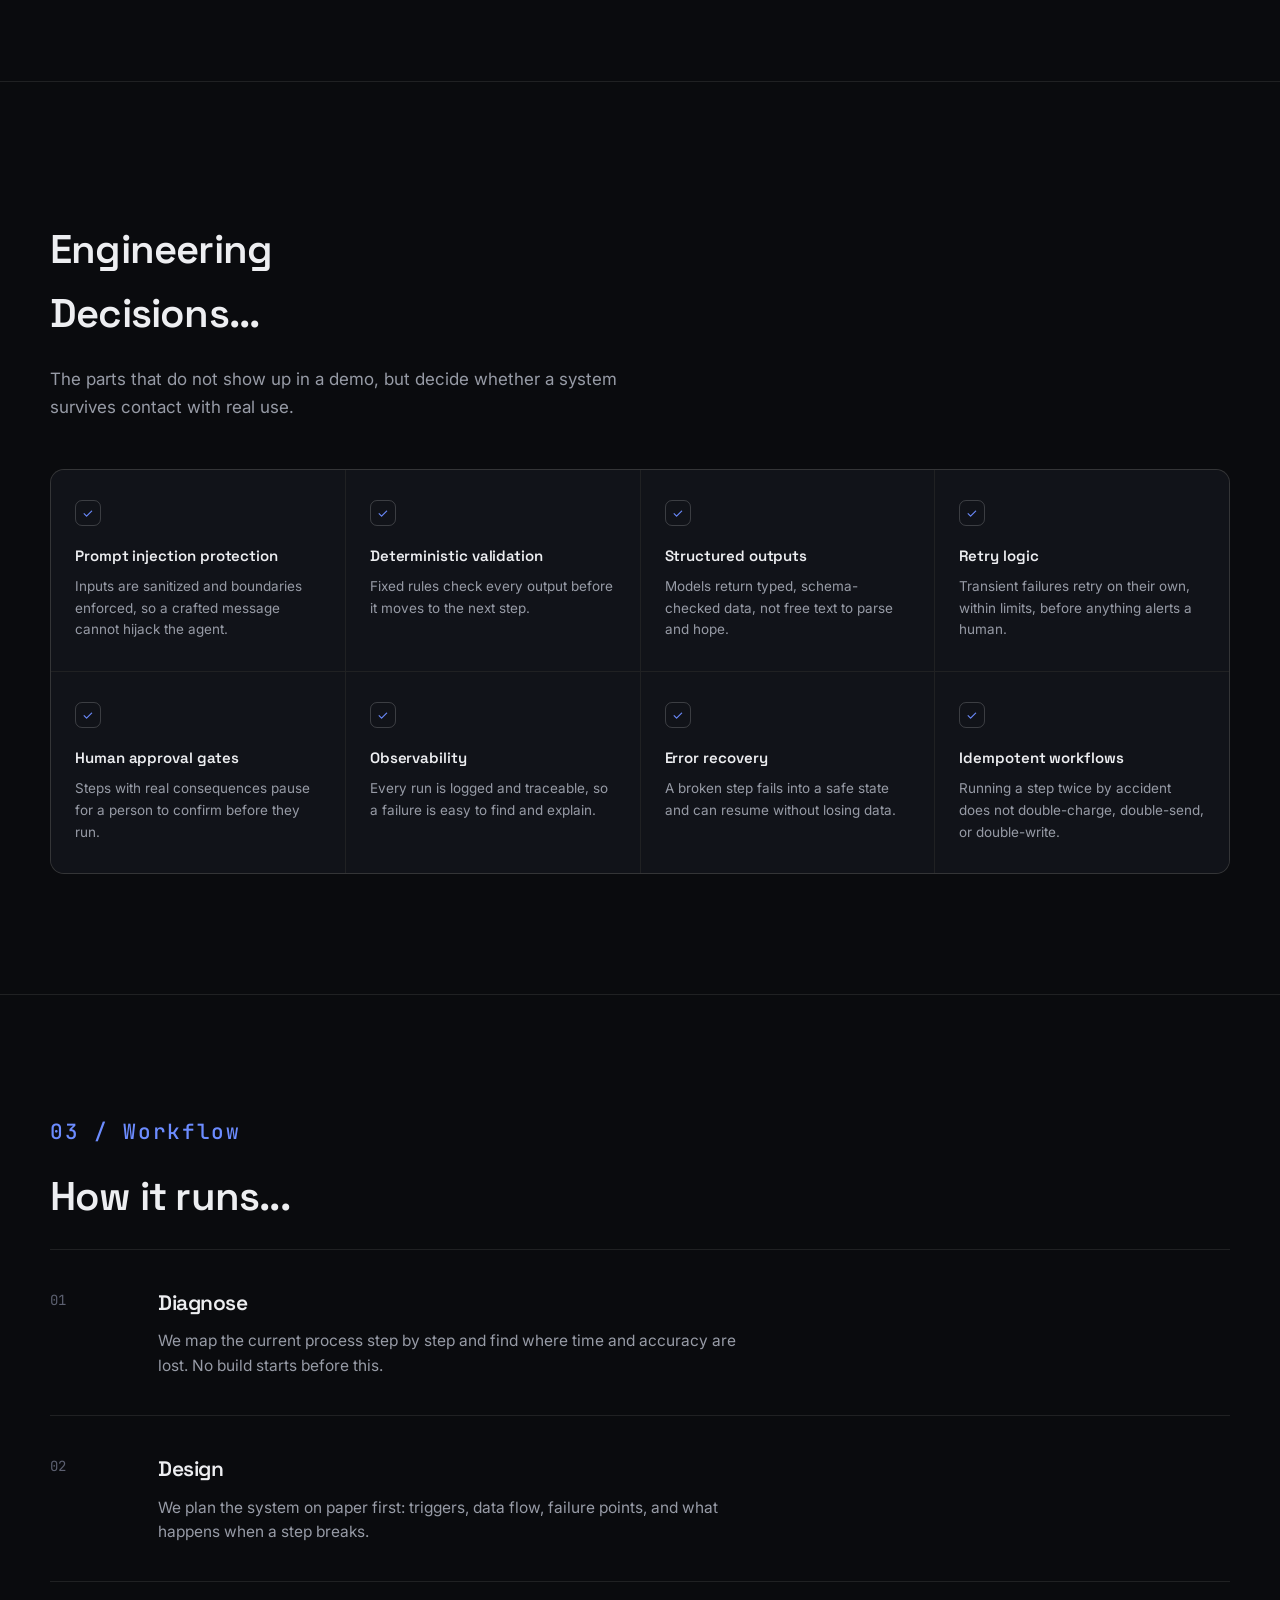
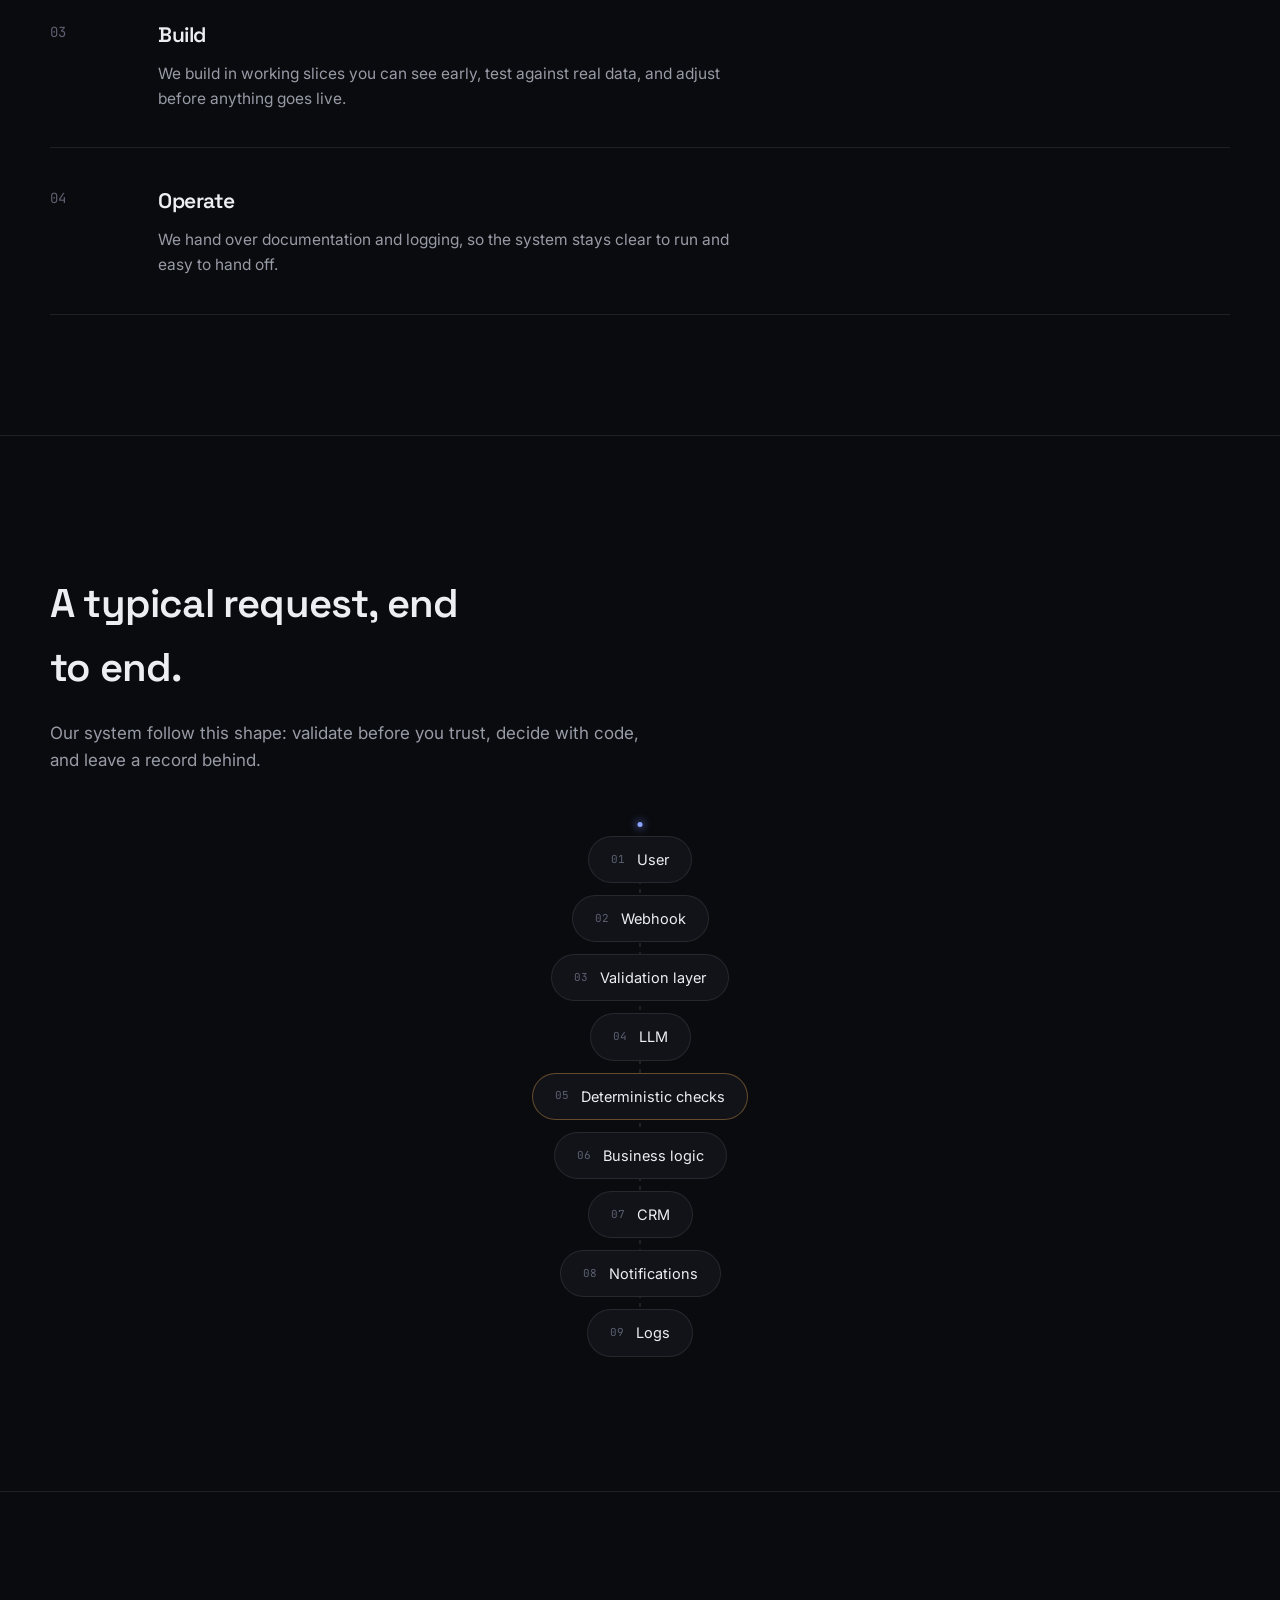
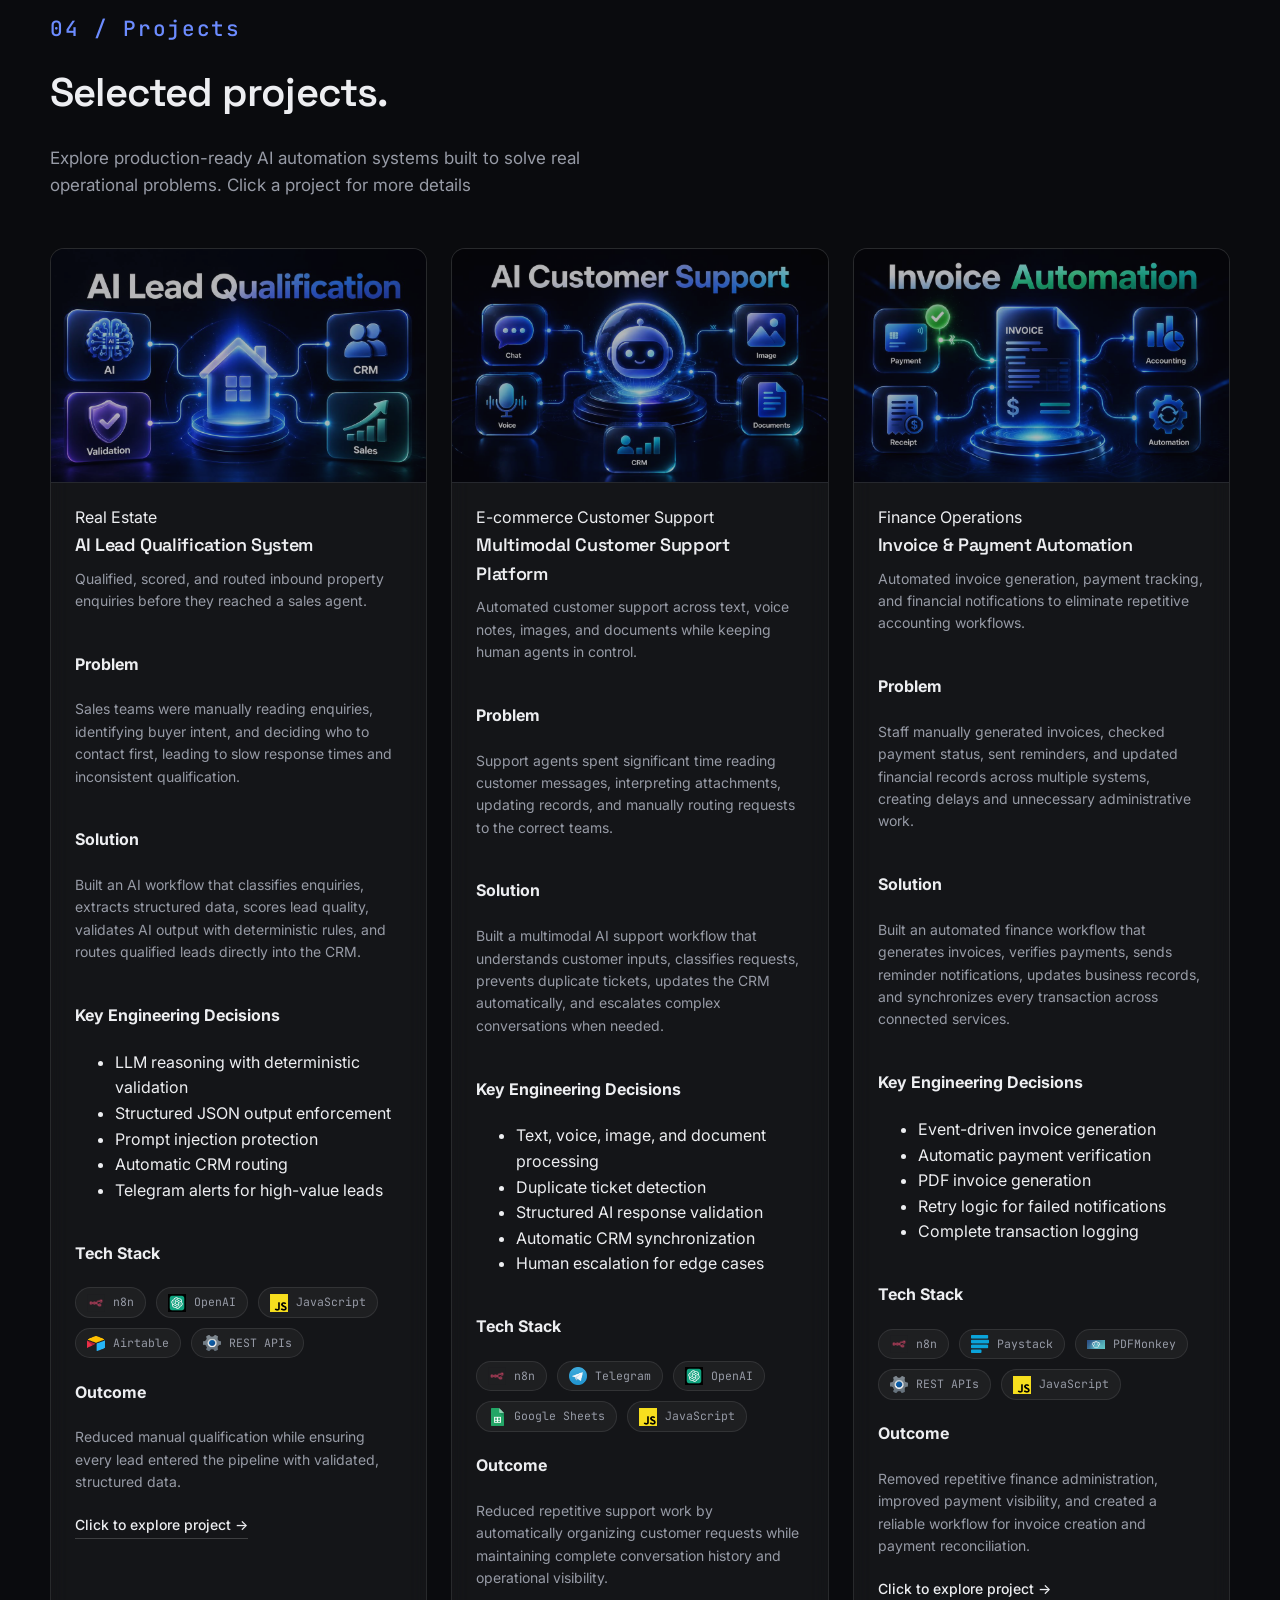
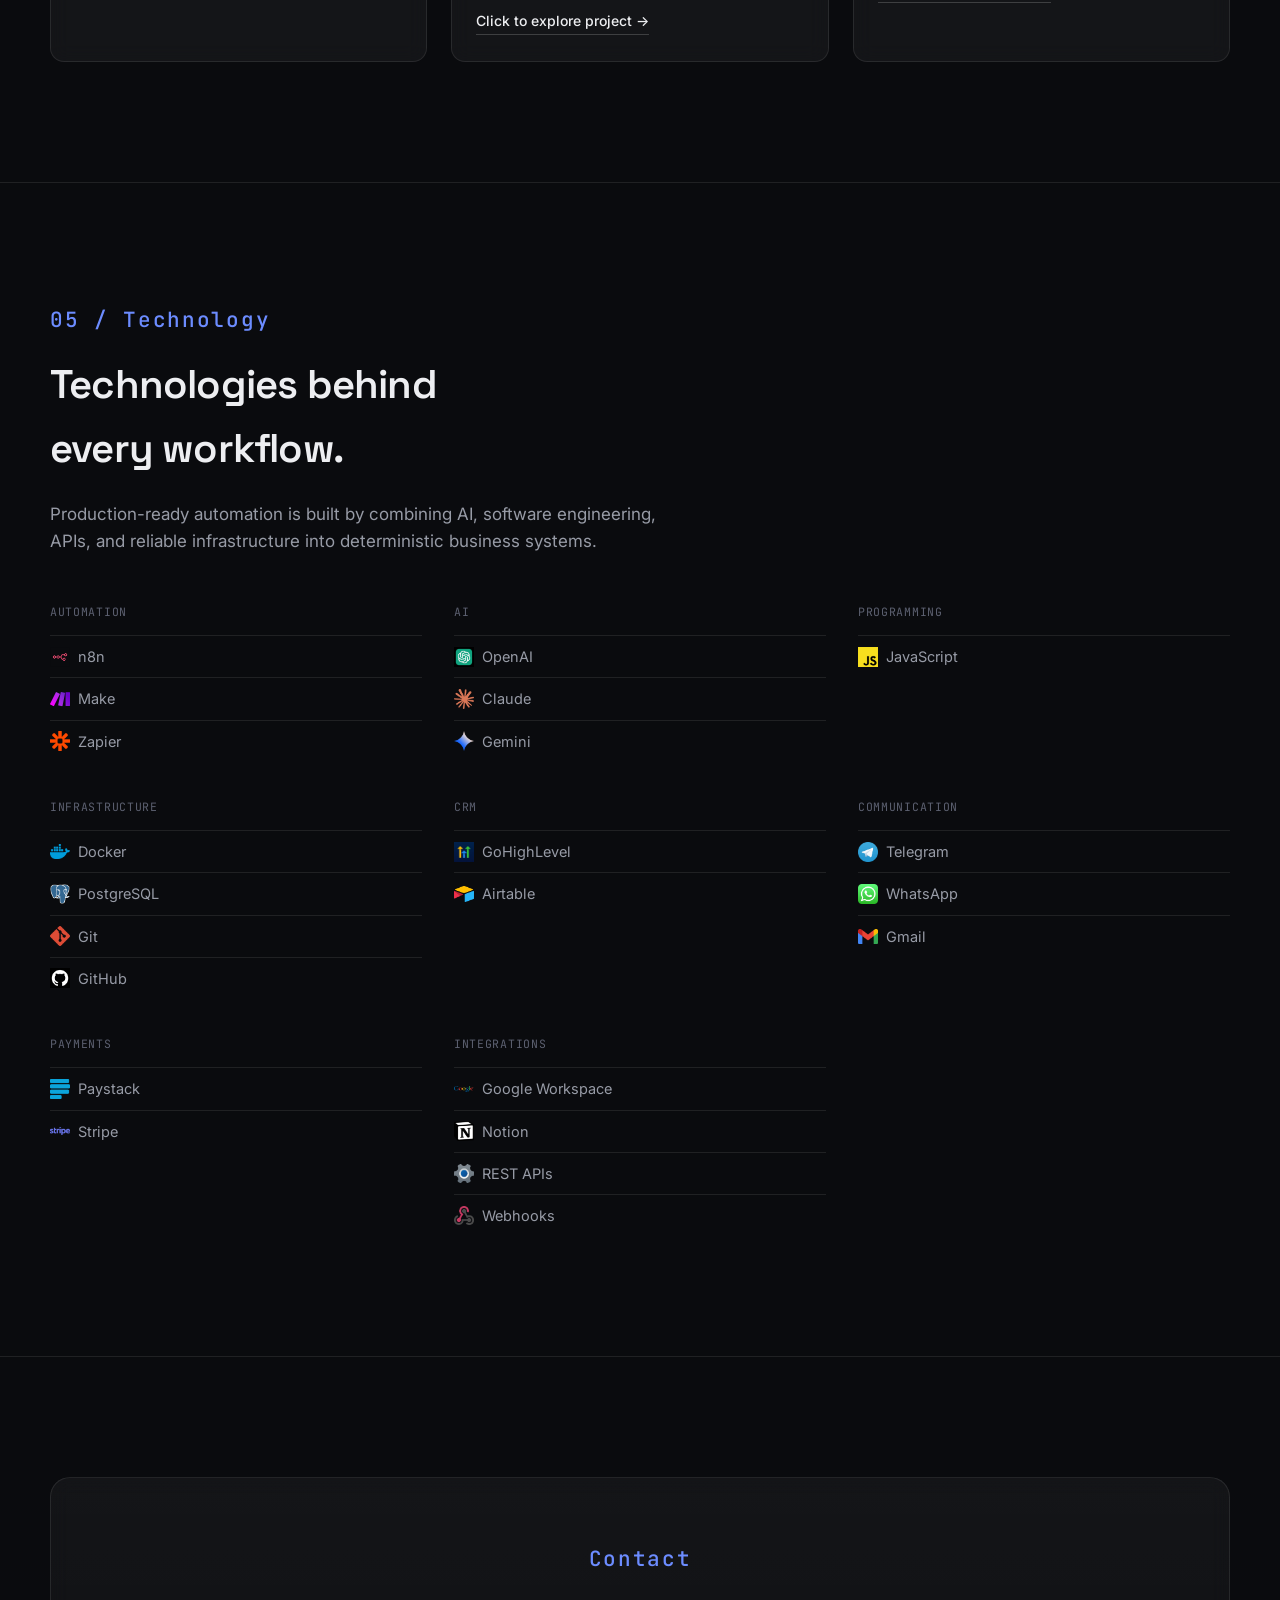
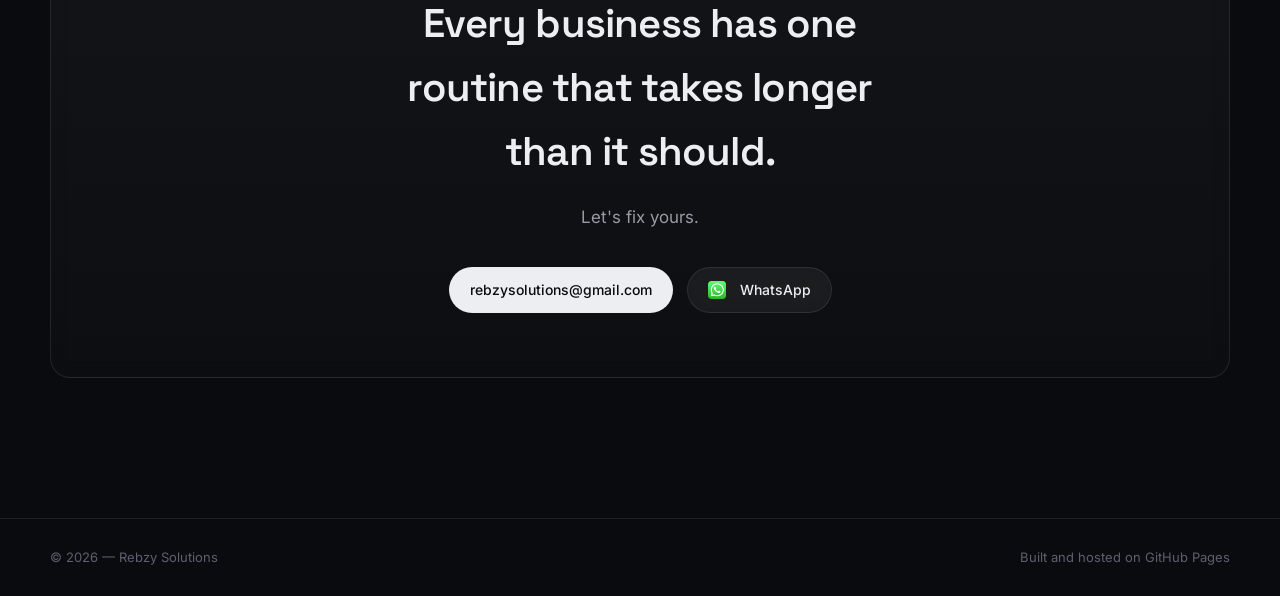
==== commit dd28ff9b: "Update index.html" ====
--- a/index.html
+++ b/index.html
@@ -18,6 +18,15 @@
 <meta name="twitter:image" content="https://rebzysolutions.online/images/social-preview.jpg">
 
 <title>Rebzy Solutions — AI Systems & Workflow Automation</title>
+  <script type="application/ld+json">
+{
+  "@context": "https://schema.org",
+  "@type": "WebSite",
+  "name": "Rebzy Solutions",
+  "alternateName": "Rebzy",
+  "url": "https://rebzysolutions.online/"
+}
+</script>
 
 <link rel="preconnect" href="https://fonts.googleapis.com">
 <link rel="preconnect" href="https://fonts.gstatic.com" crossorigin>
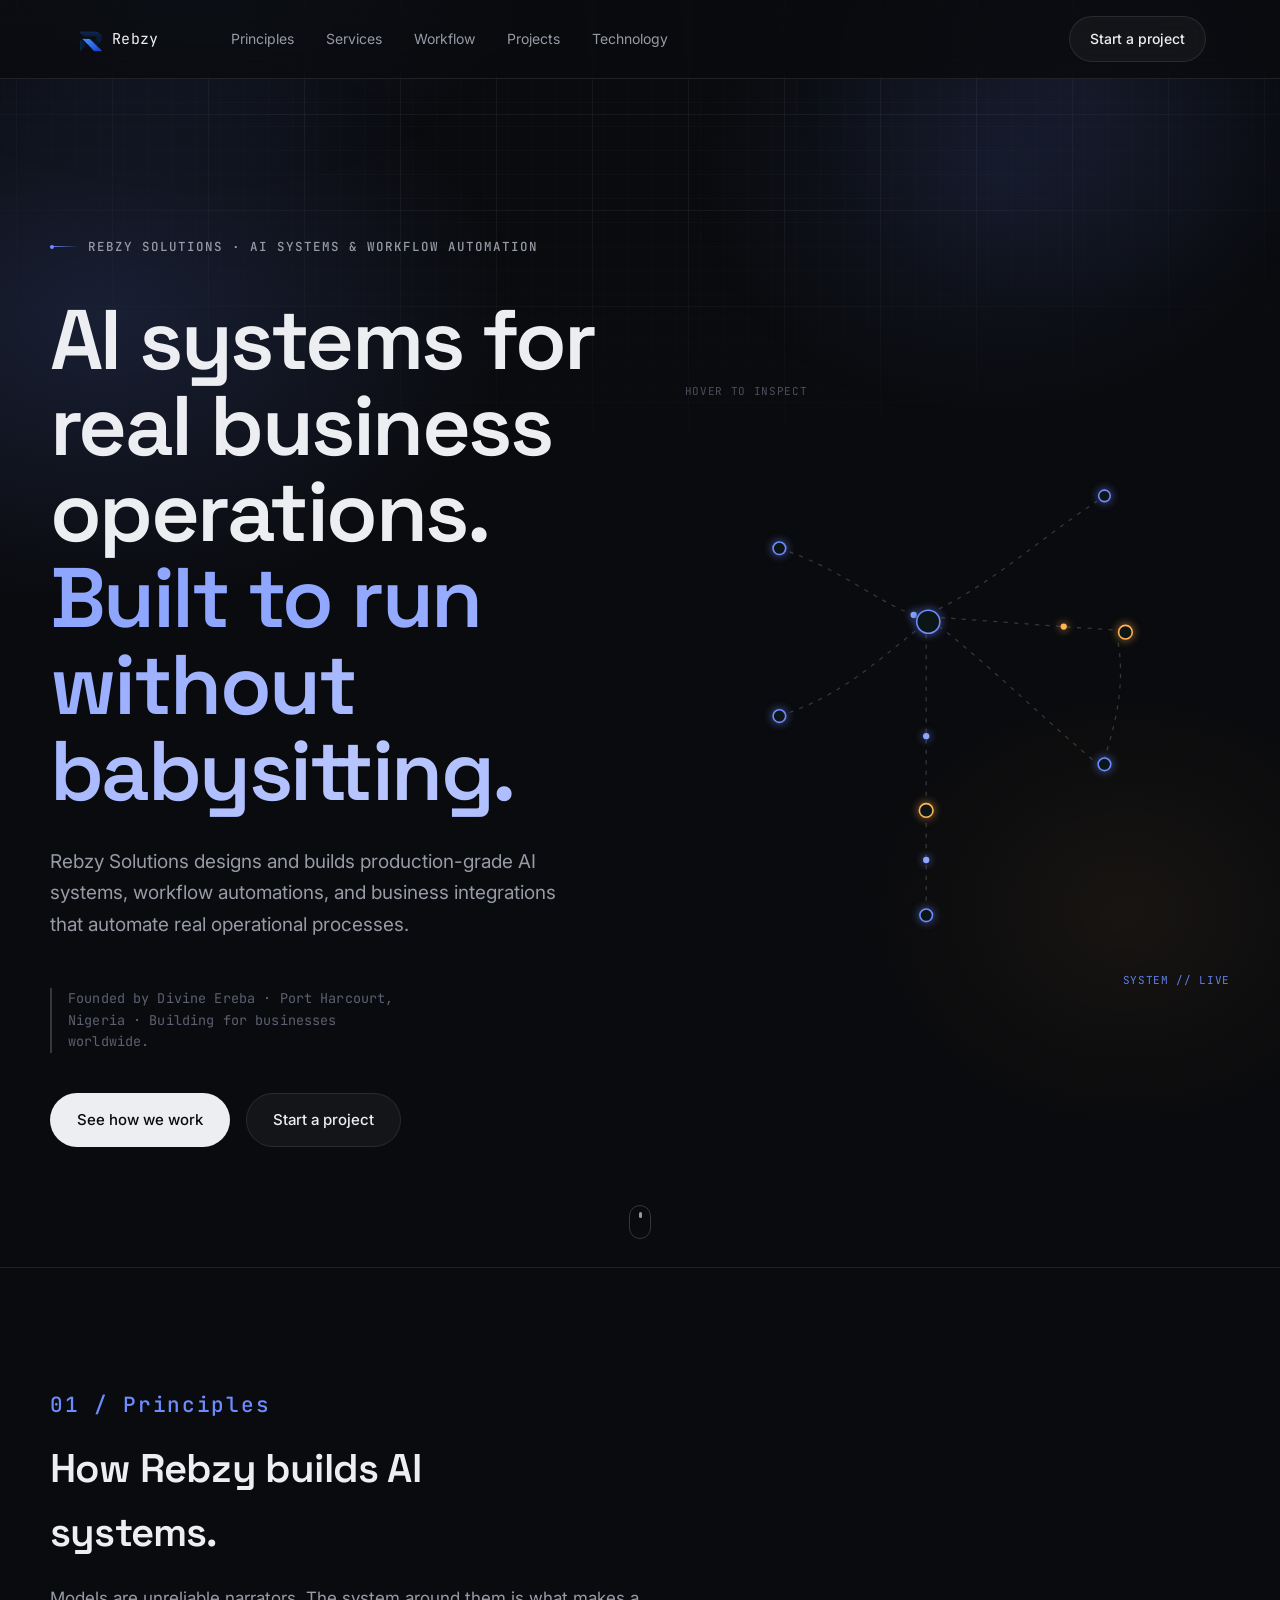
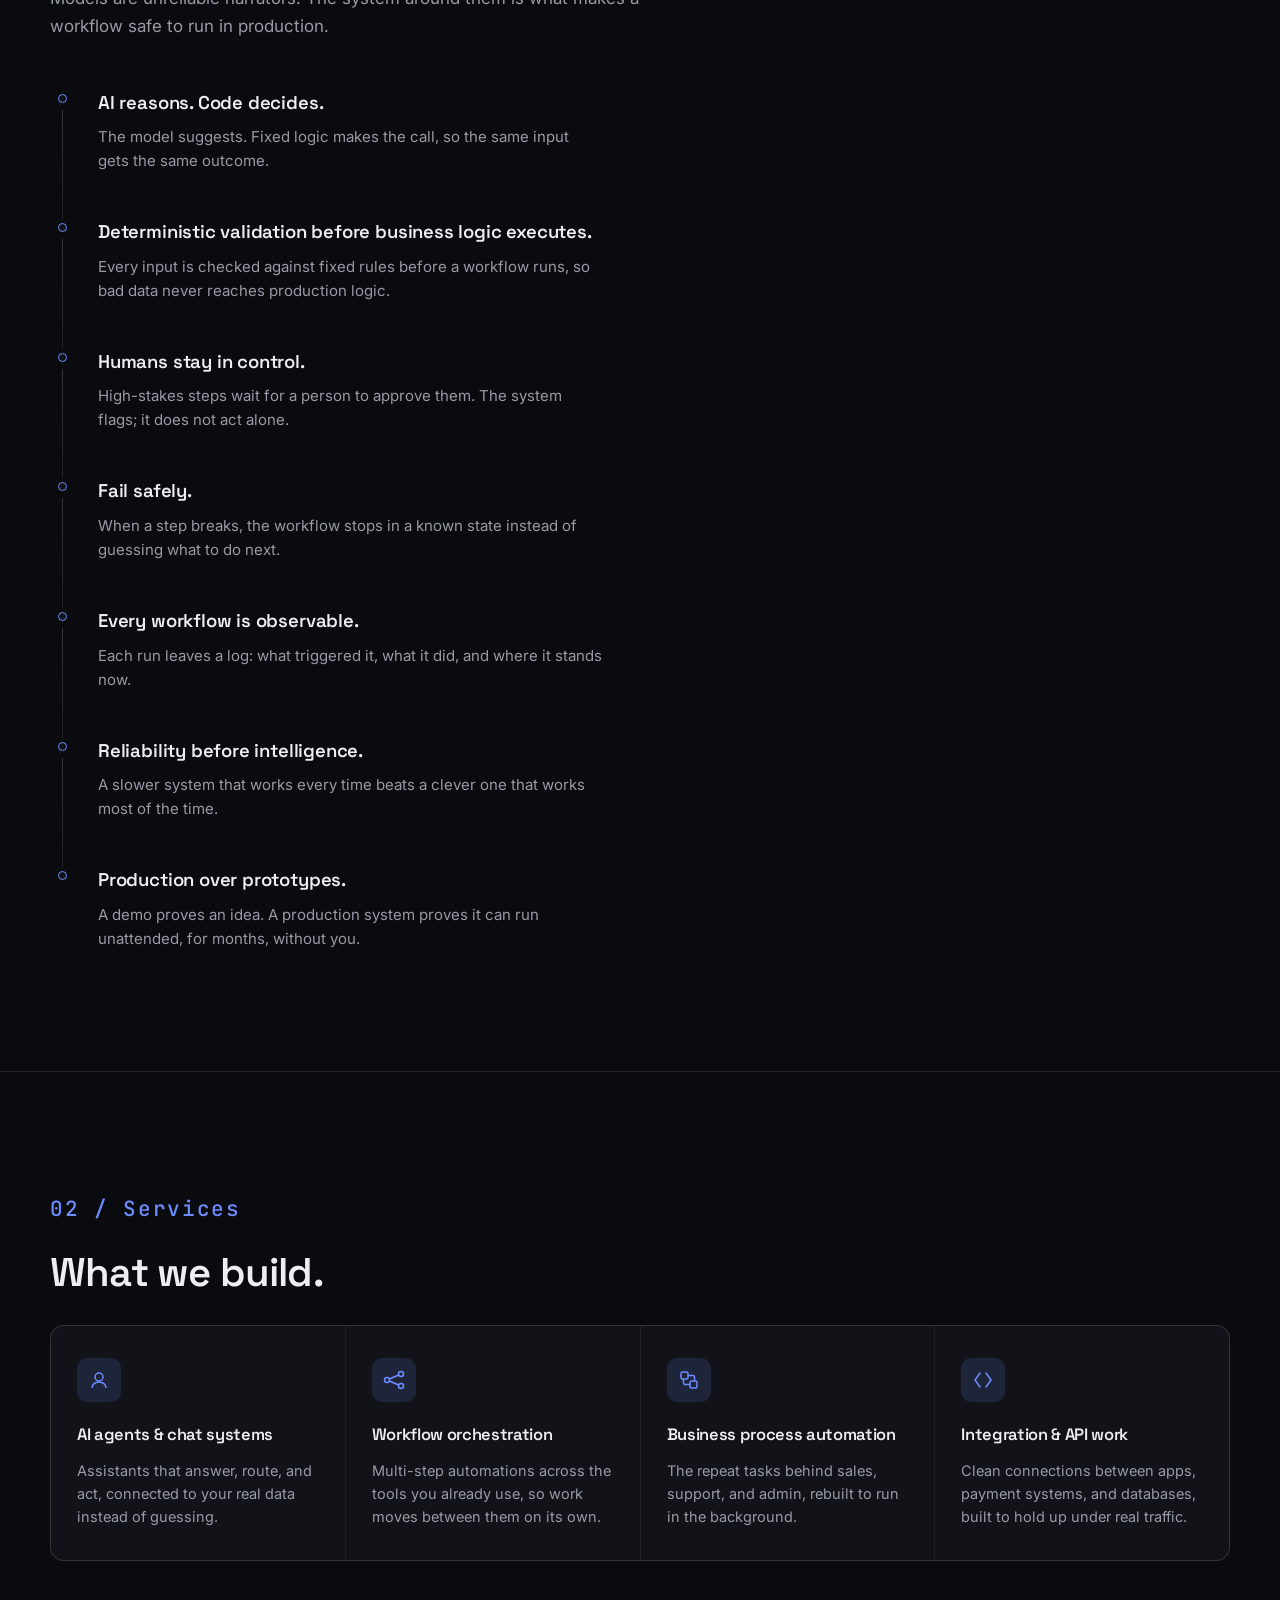
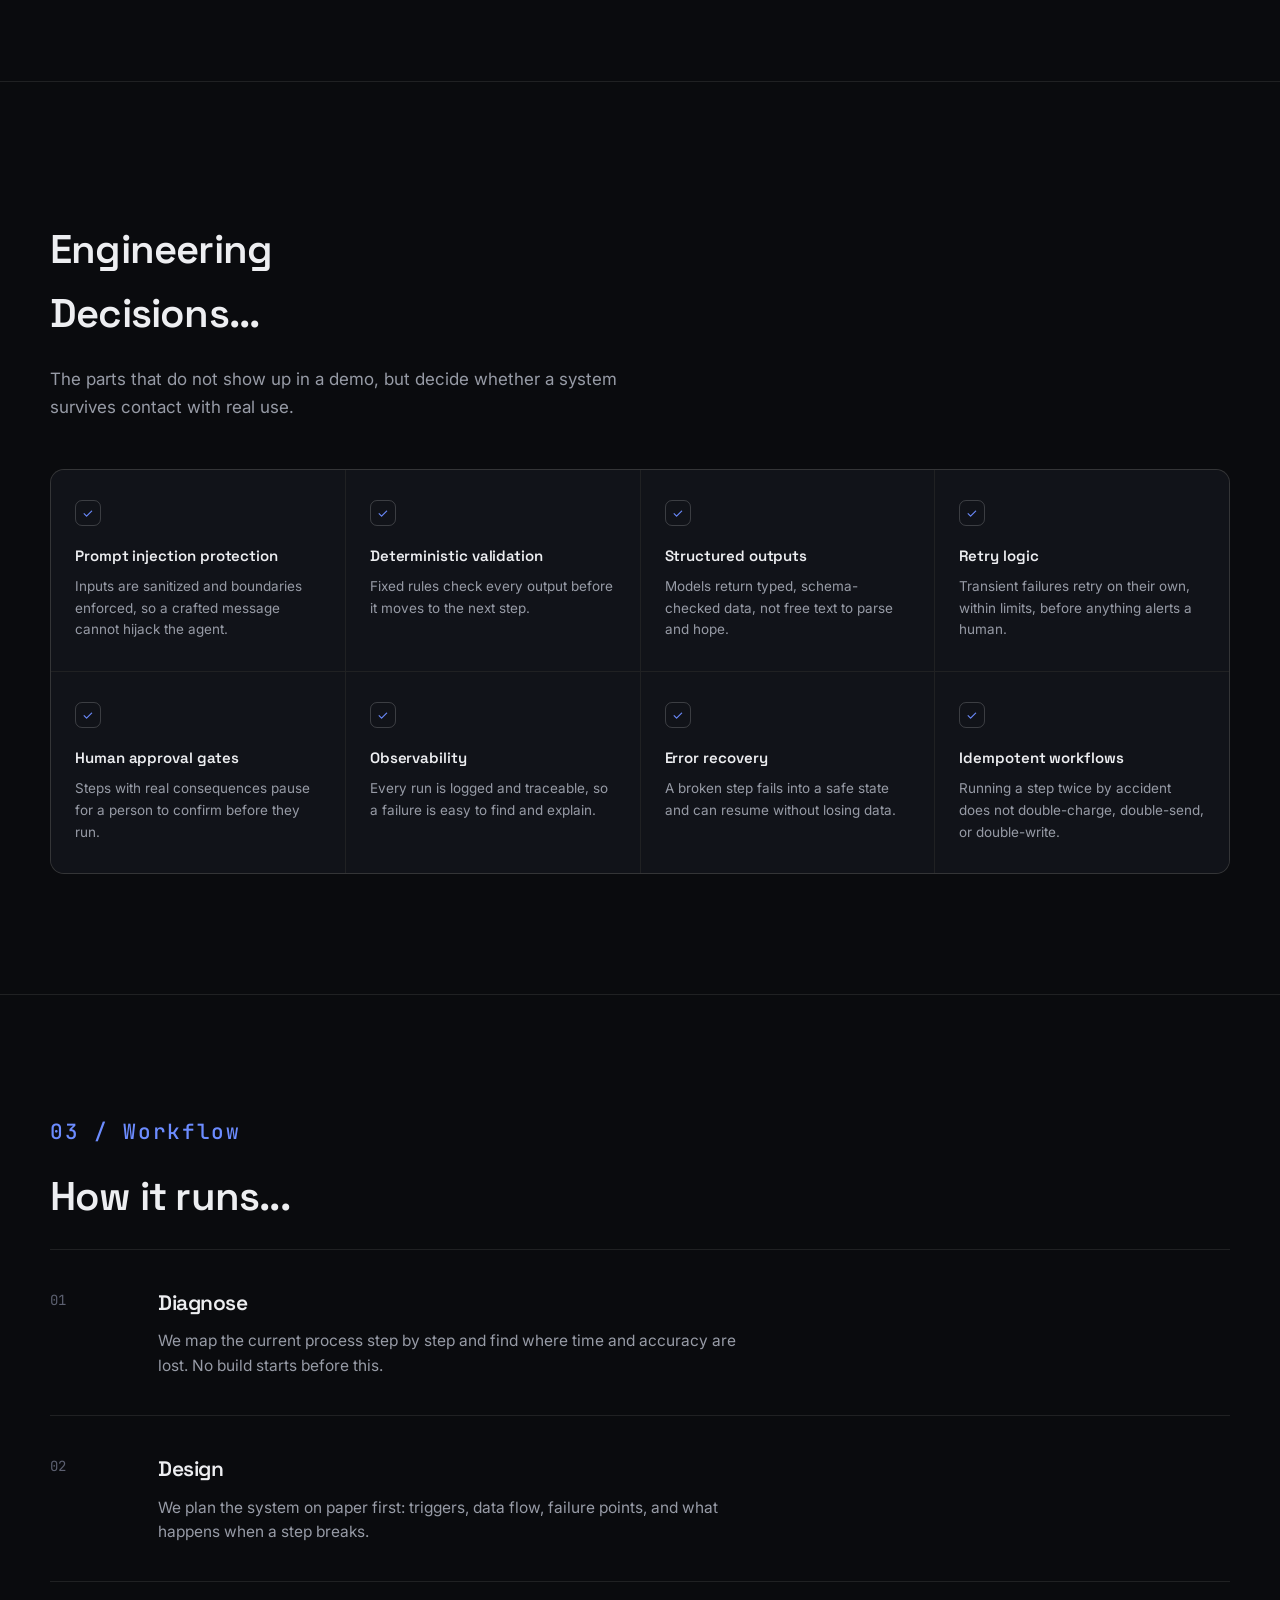
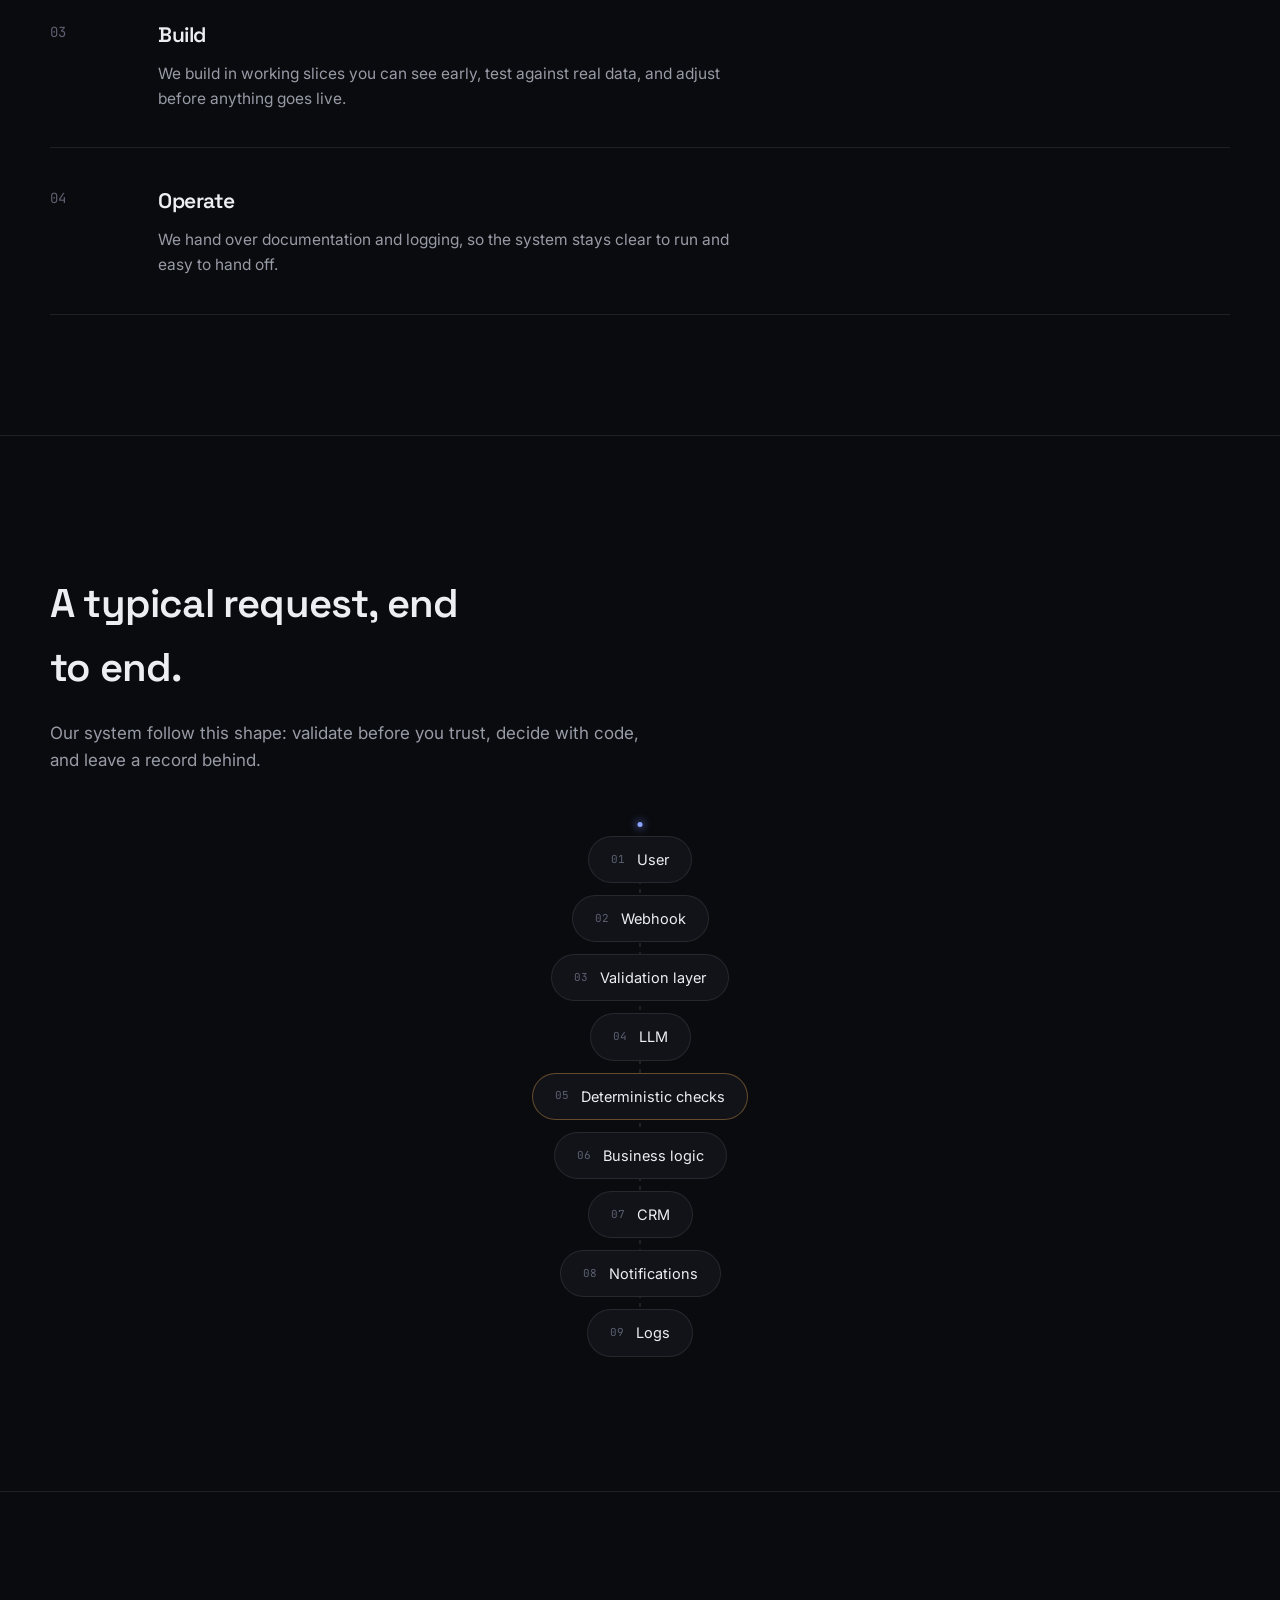
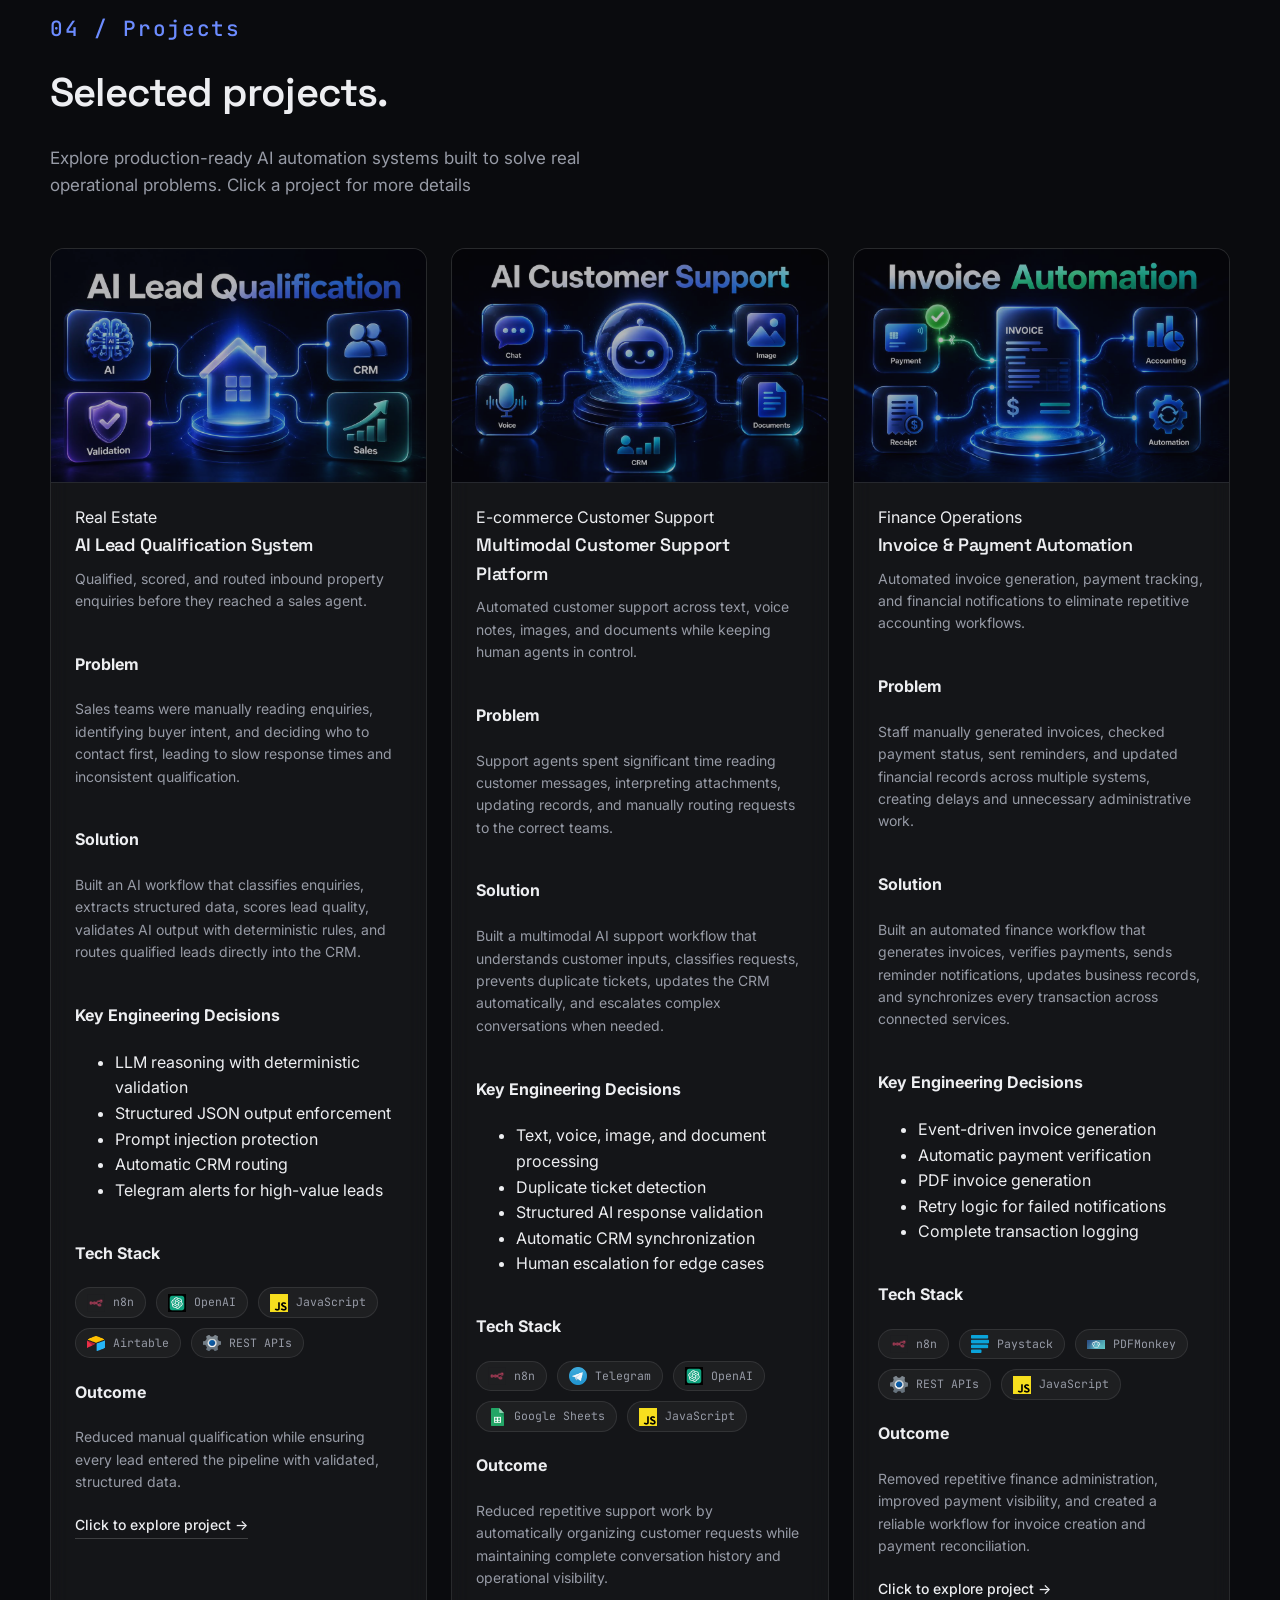
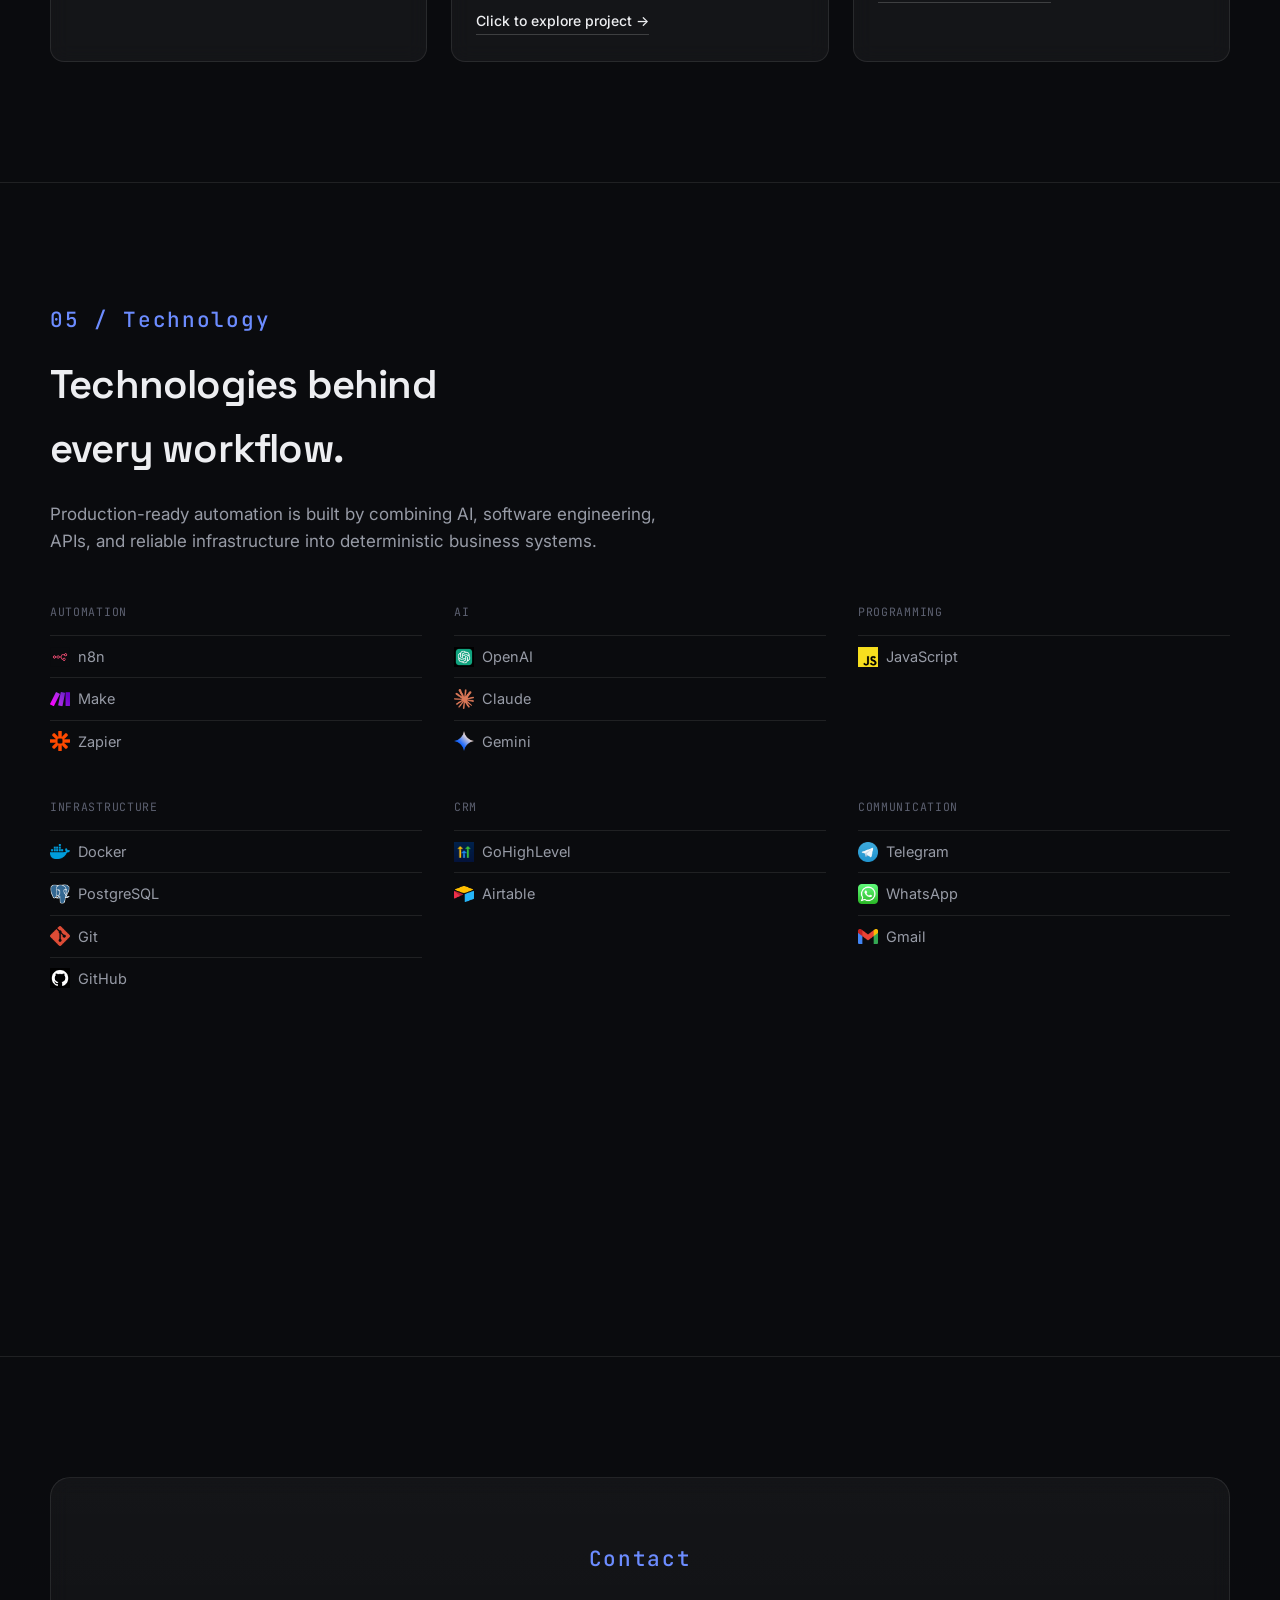
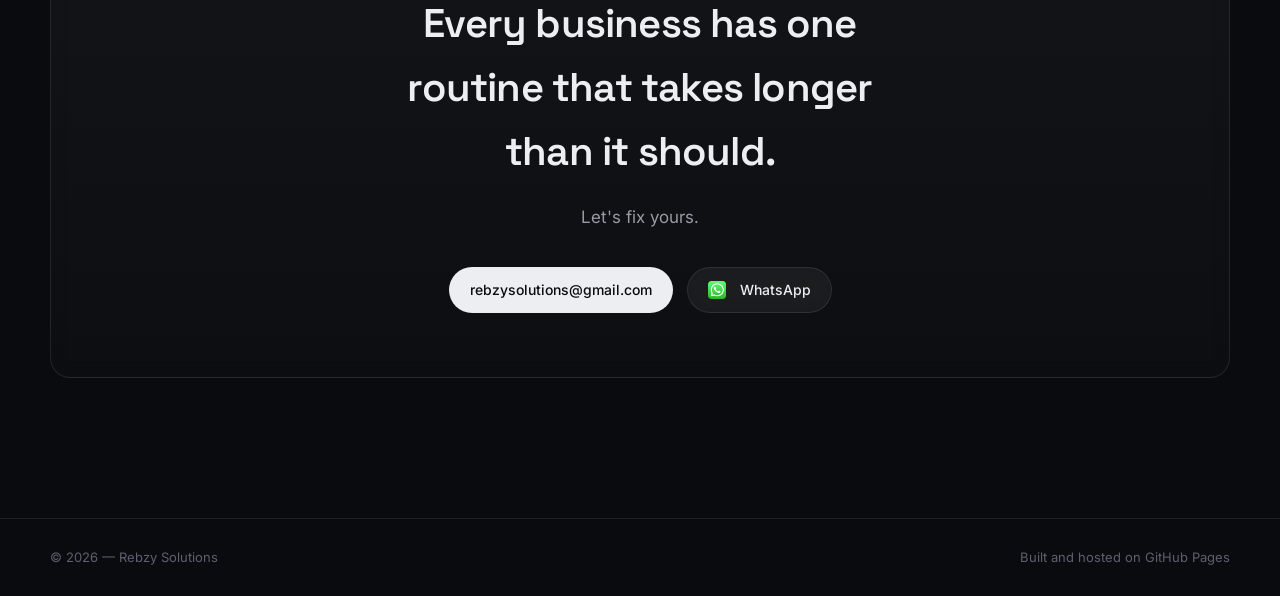
==== commit 2e4c76f0: "Update index.html" ====
--- a/index.html
+++ b/index.html
@@ -25,6 +25,21 @@
   "name": "Rebzy Solutions",
   "alternateName": "Rebzy",
   "url": "https://rebzysolutions.online/"
+}
+</script>
+
+  <script type="application/ld+json">
+{
+  "@context": "https://schema.org",
+  "@type": "Organization",
+  "name": "Rebzy Solutions",
+  "url": "https://rebzysolutions.online/",
+  "logo": "https://rebzysolutions.online/images/rebzy-r-transparent.png",
+  "email": "rebzysolutions@gmail.com",
+  "founder": {
+    "@type": "Person",
+    "name": "Divine Ereba"
+  }
 }
 </script>
 
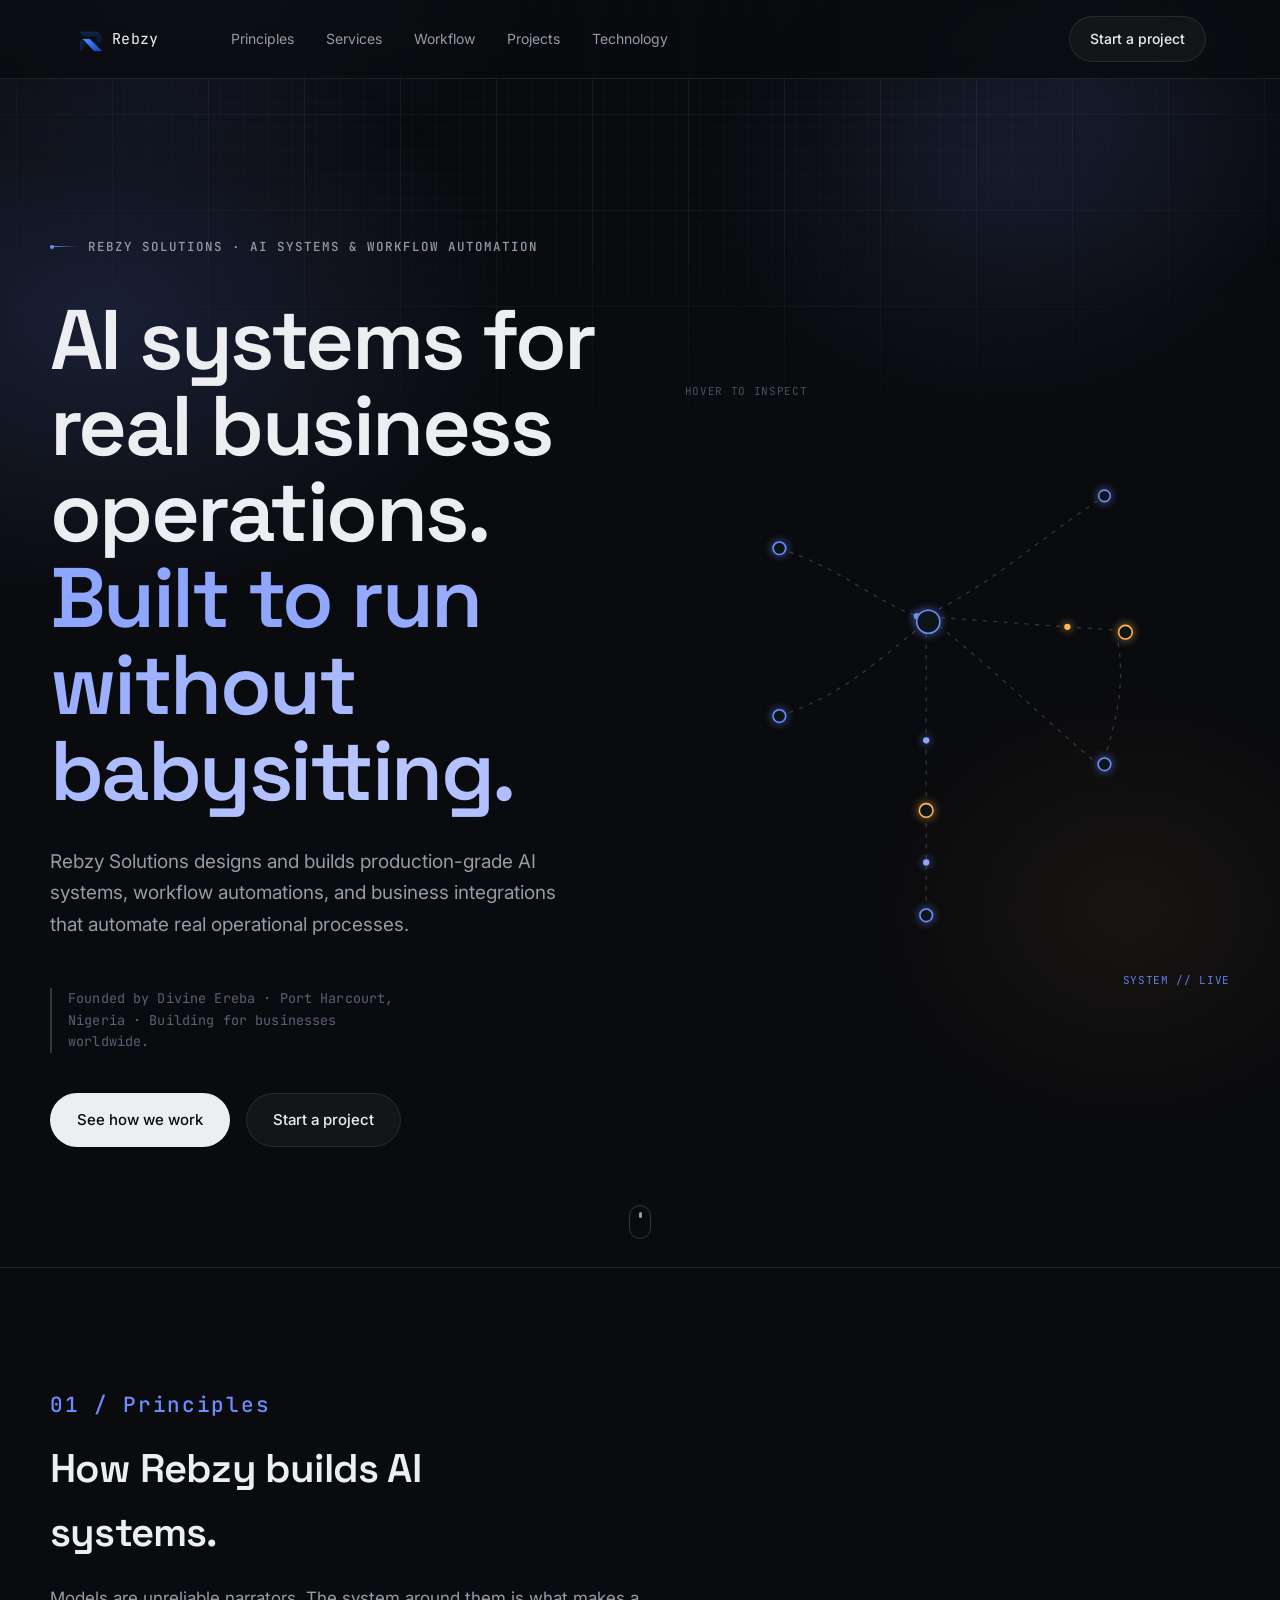
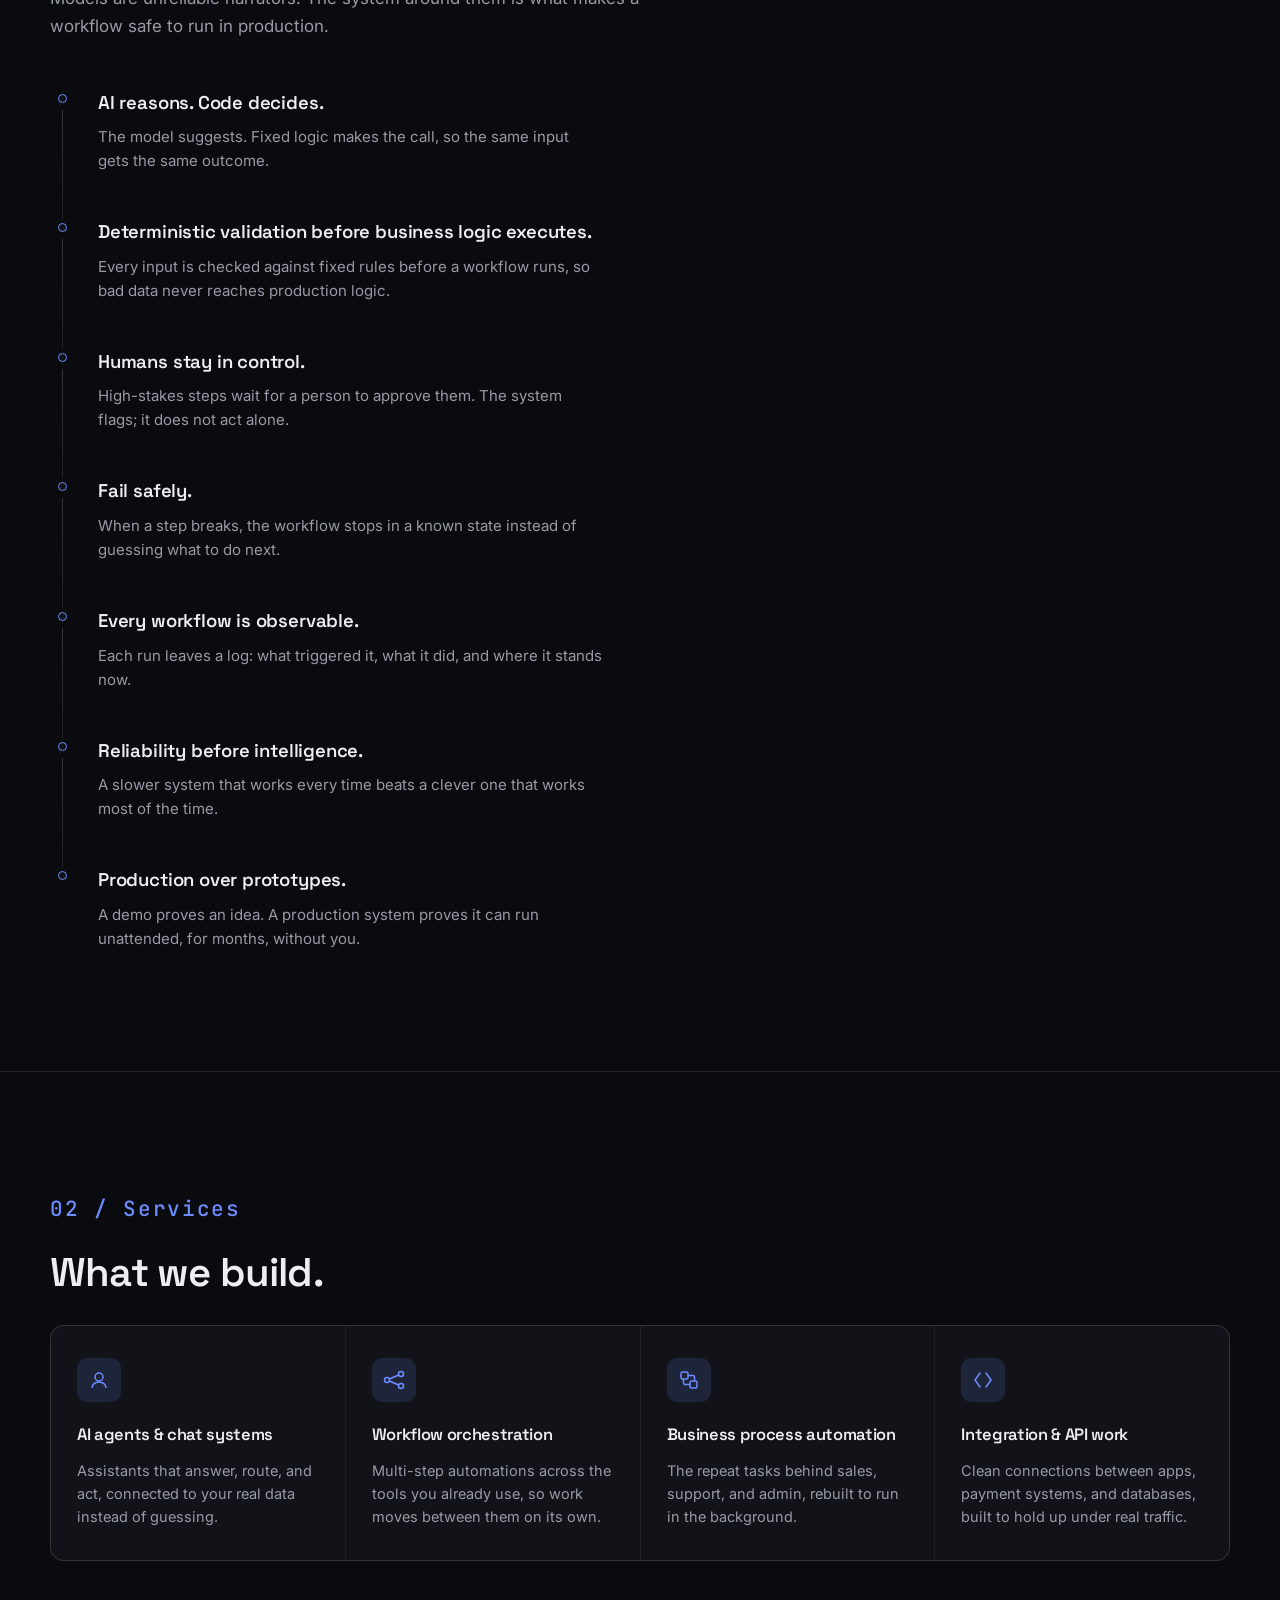
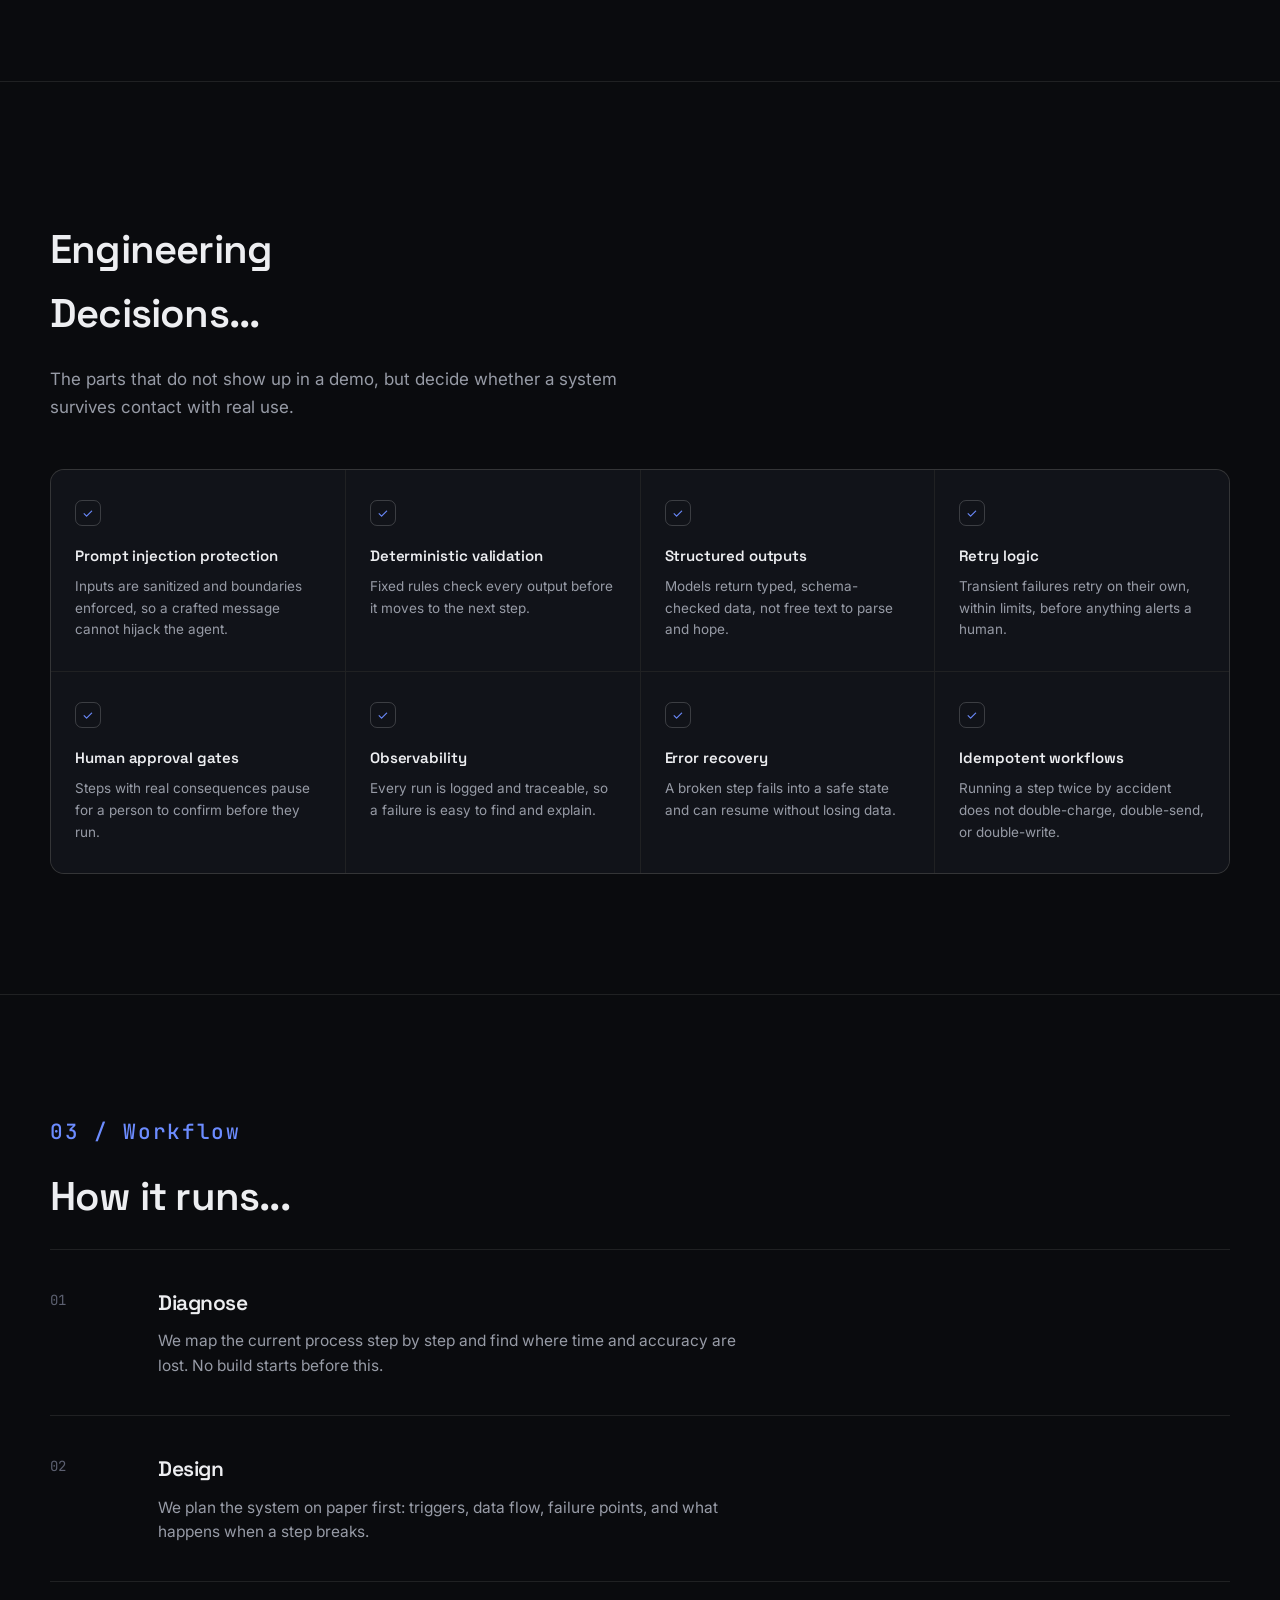
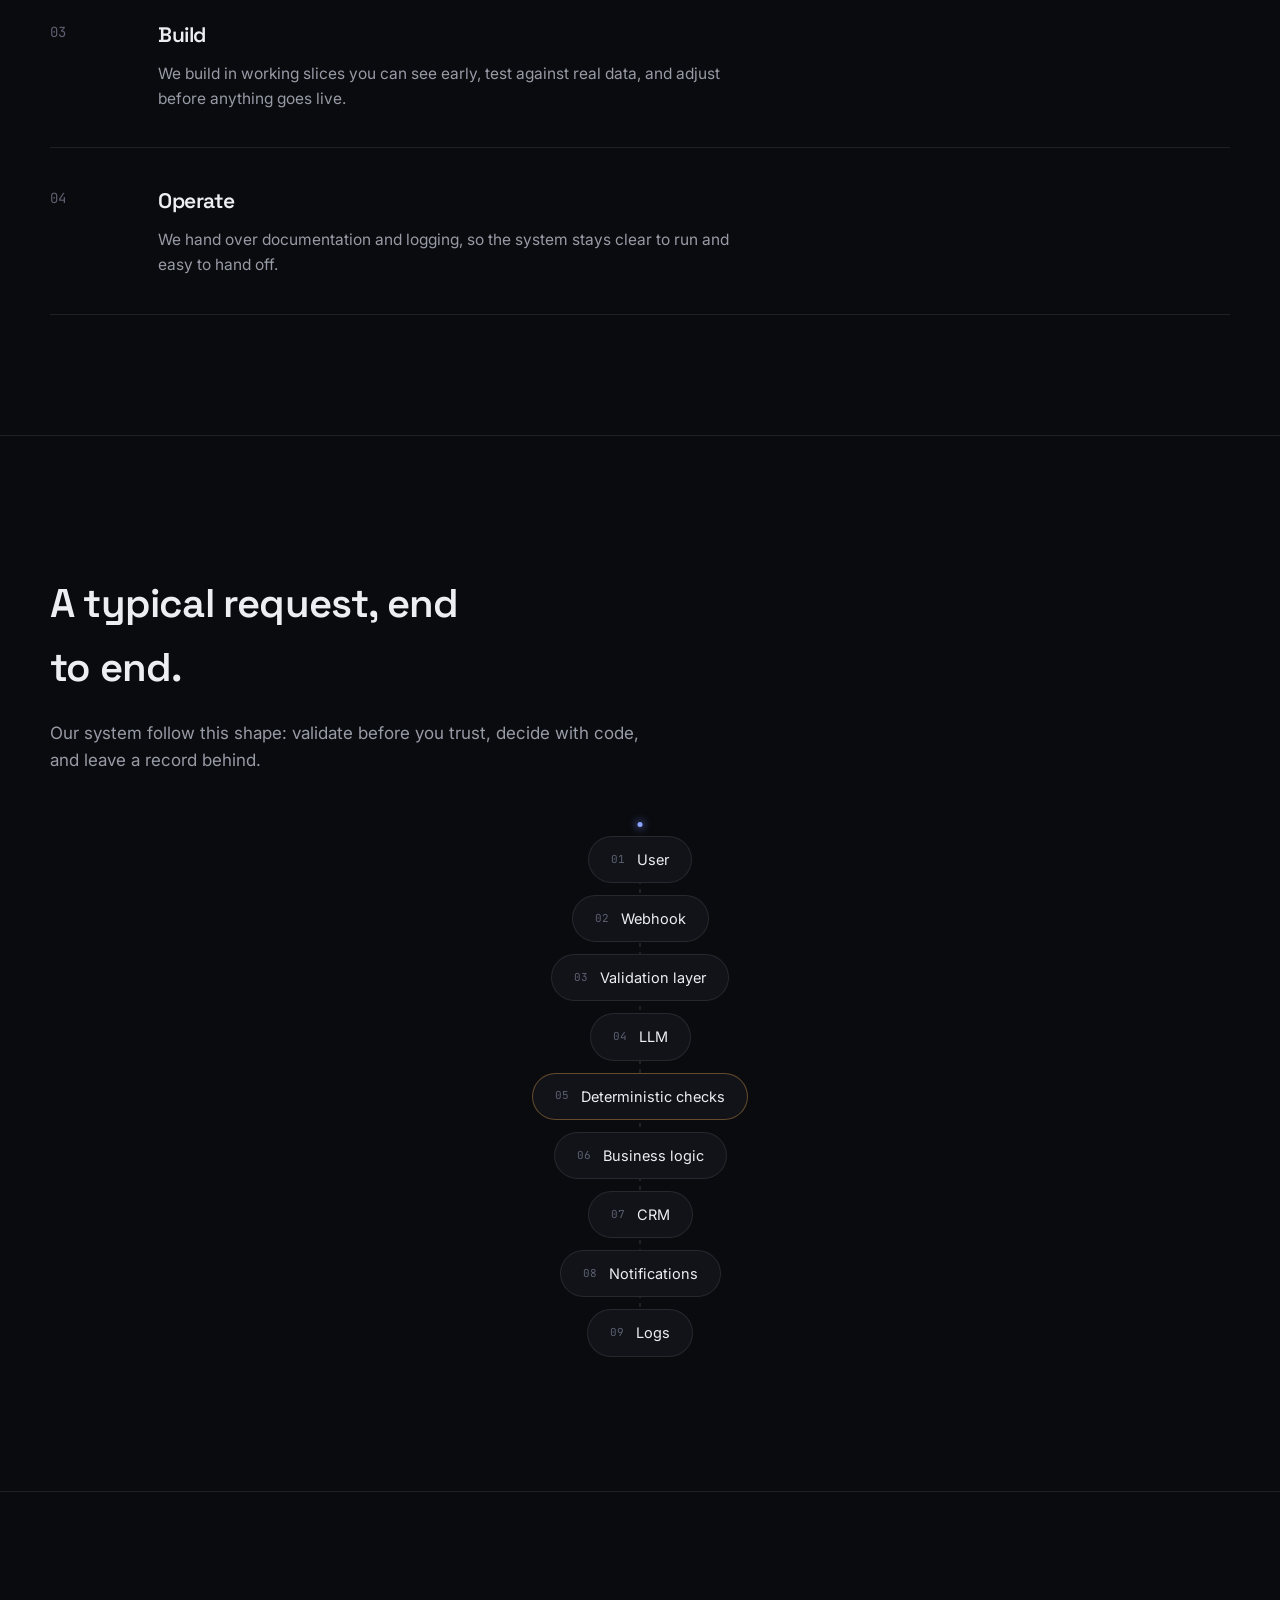
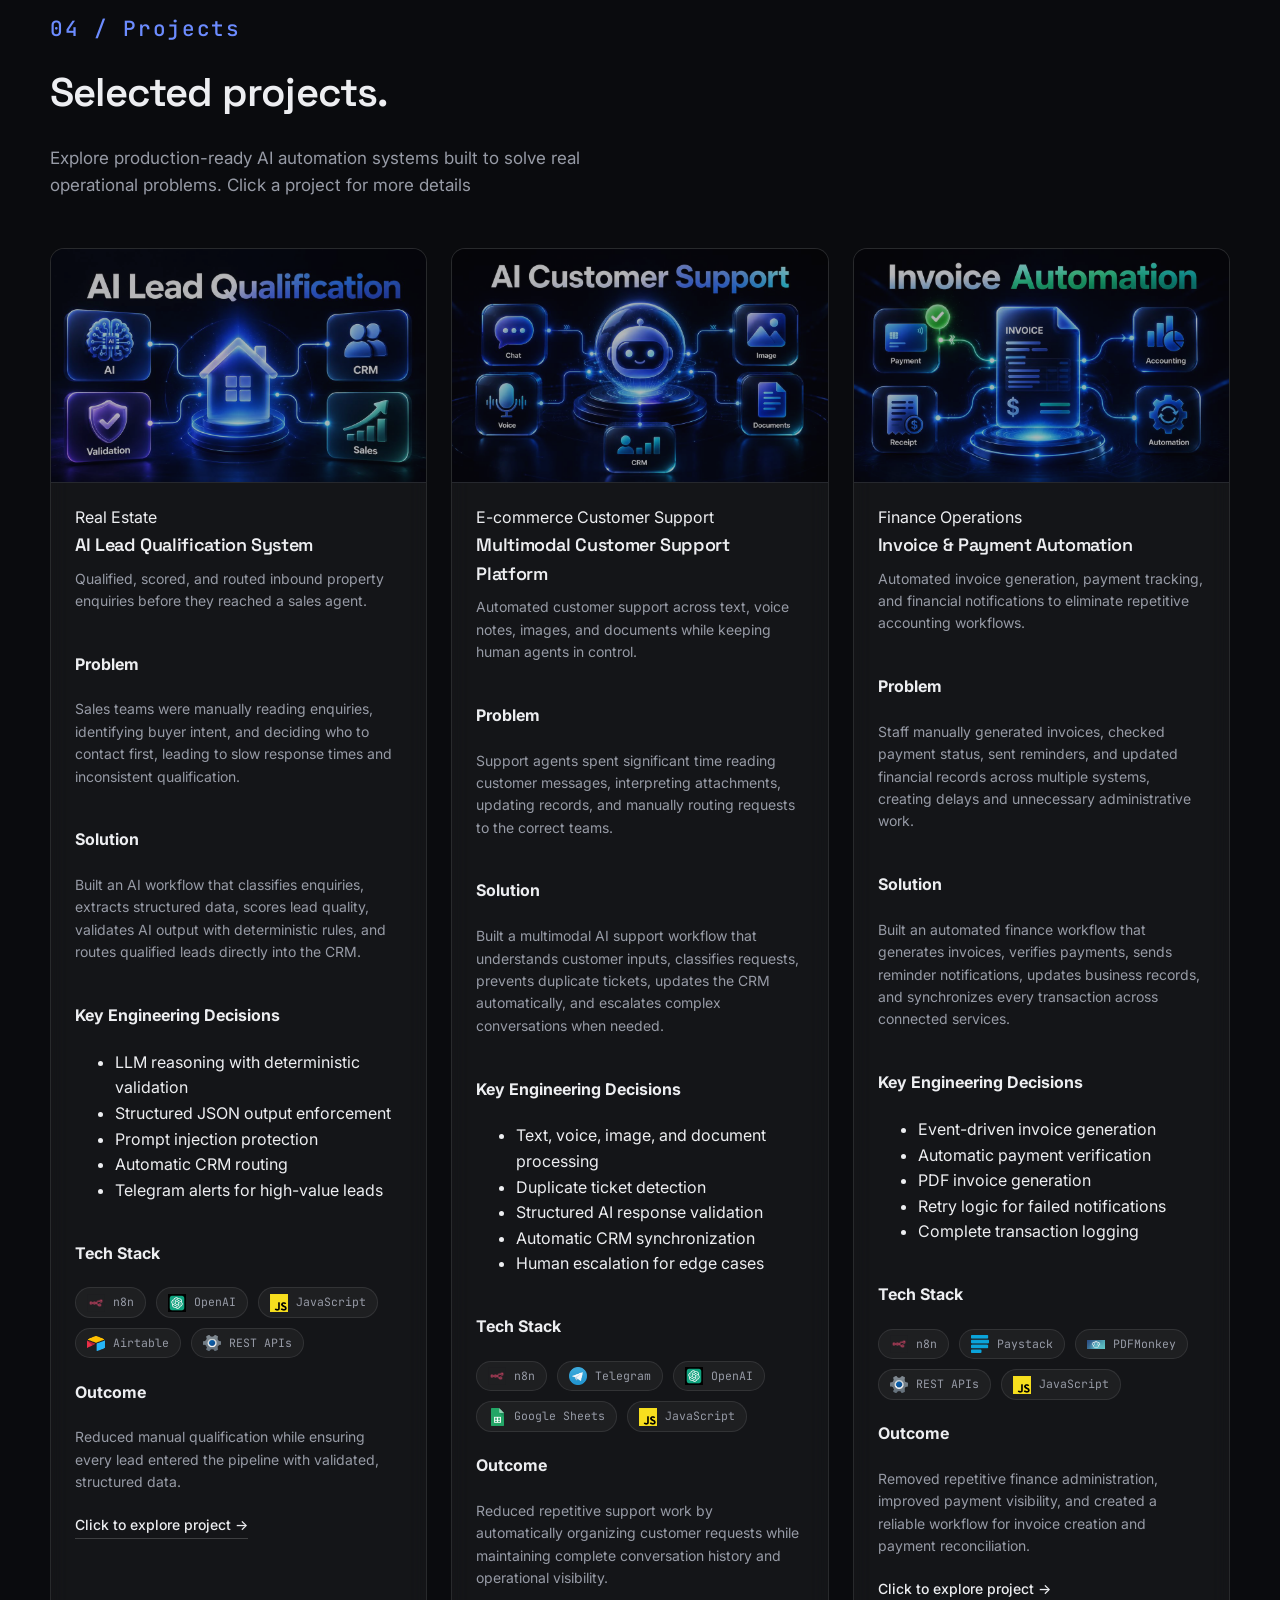
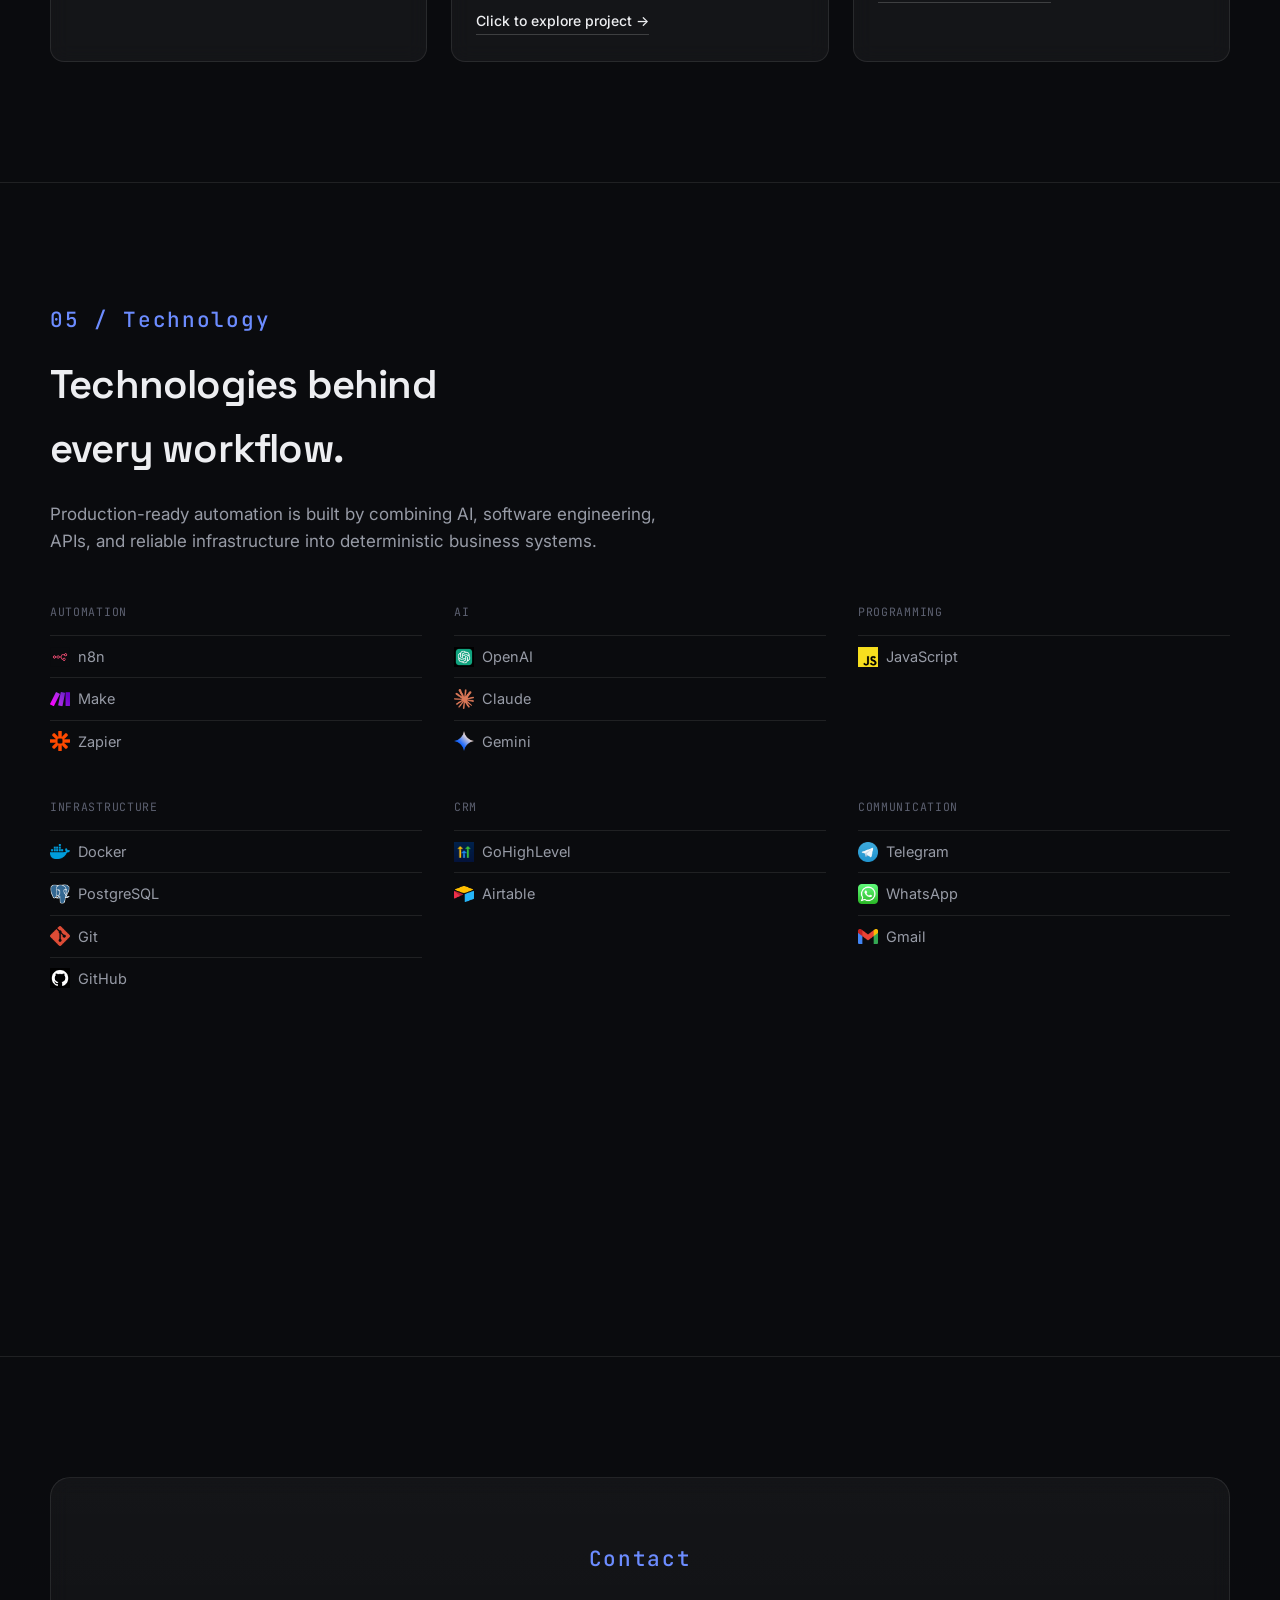
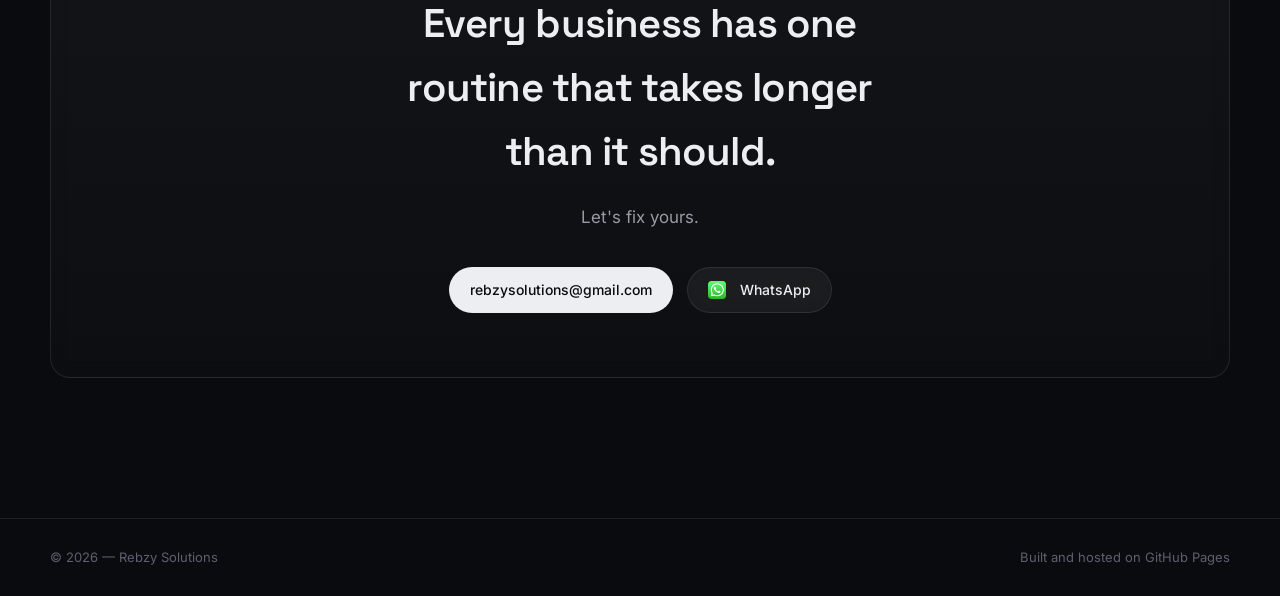
==== commit 6063dfcf: "Update index.html" ====
--- a/index.html
+++ b/index.html
@@ -3,6 +3,7 @@
 <head>
 <meta charset="UTF-8">
 <meta name="viewport" content="width=device-width, initial-scale=1.0">
+  <link rel="icon" type="image/jpeg" href="images/rebzy-logo.jpg">
   <link rel="canonical" href="https://rebzysolutions.online/">
   <meta name="description" content="Rebzy Solutions builds production AI systems, workflow automations, and business integrations for real-world operations.">
 
